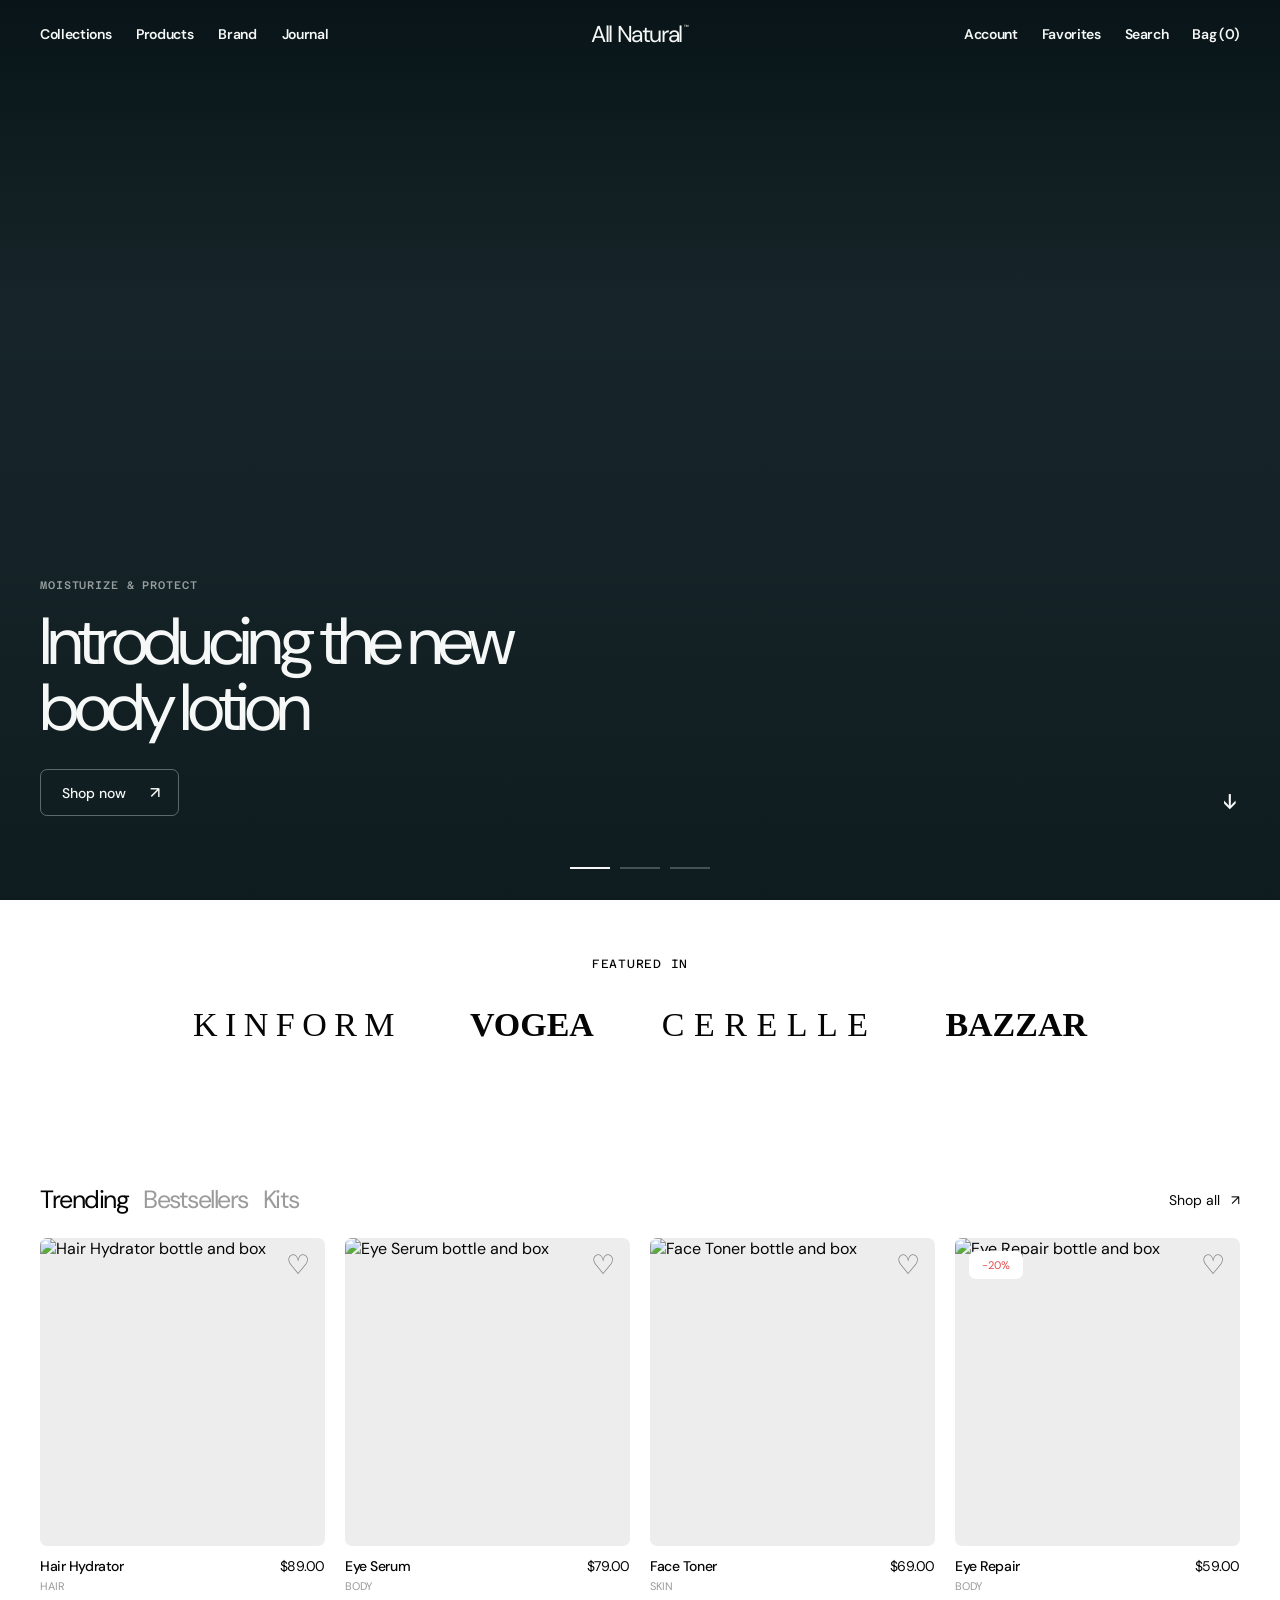
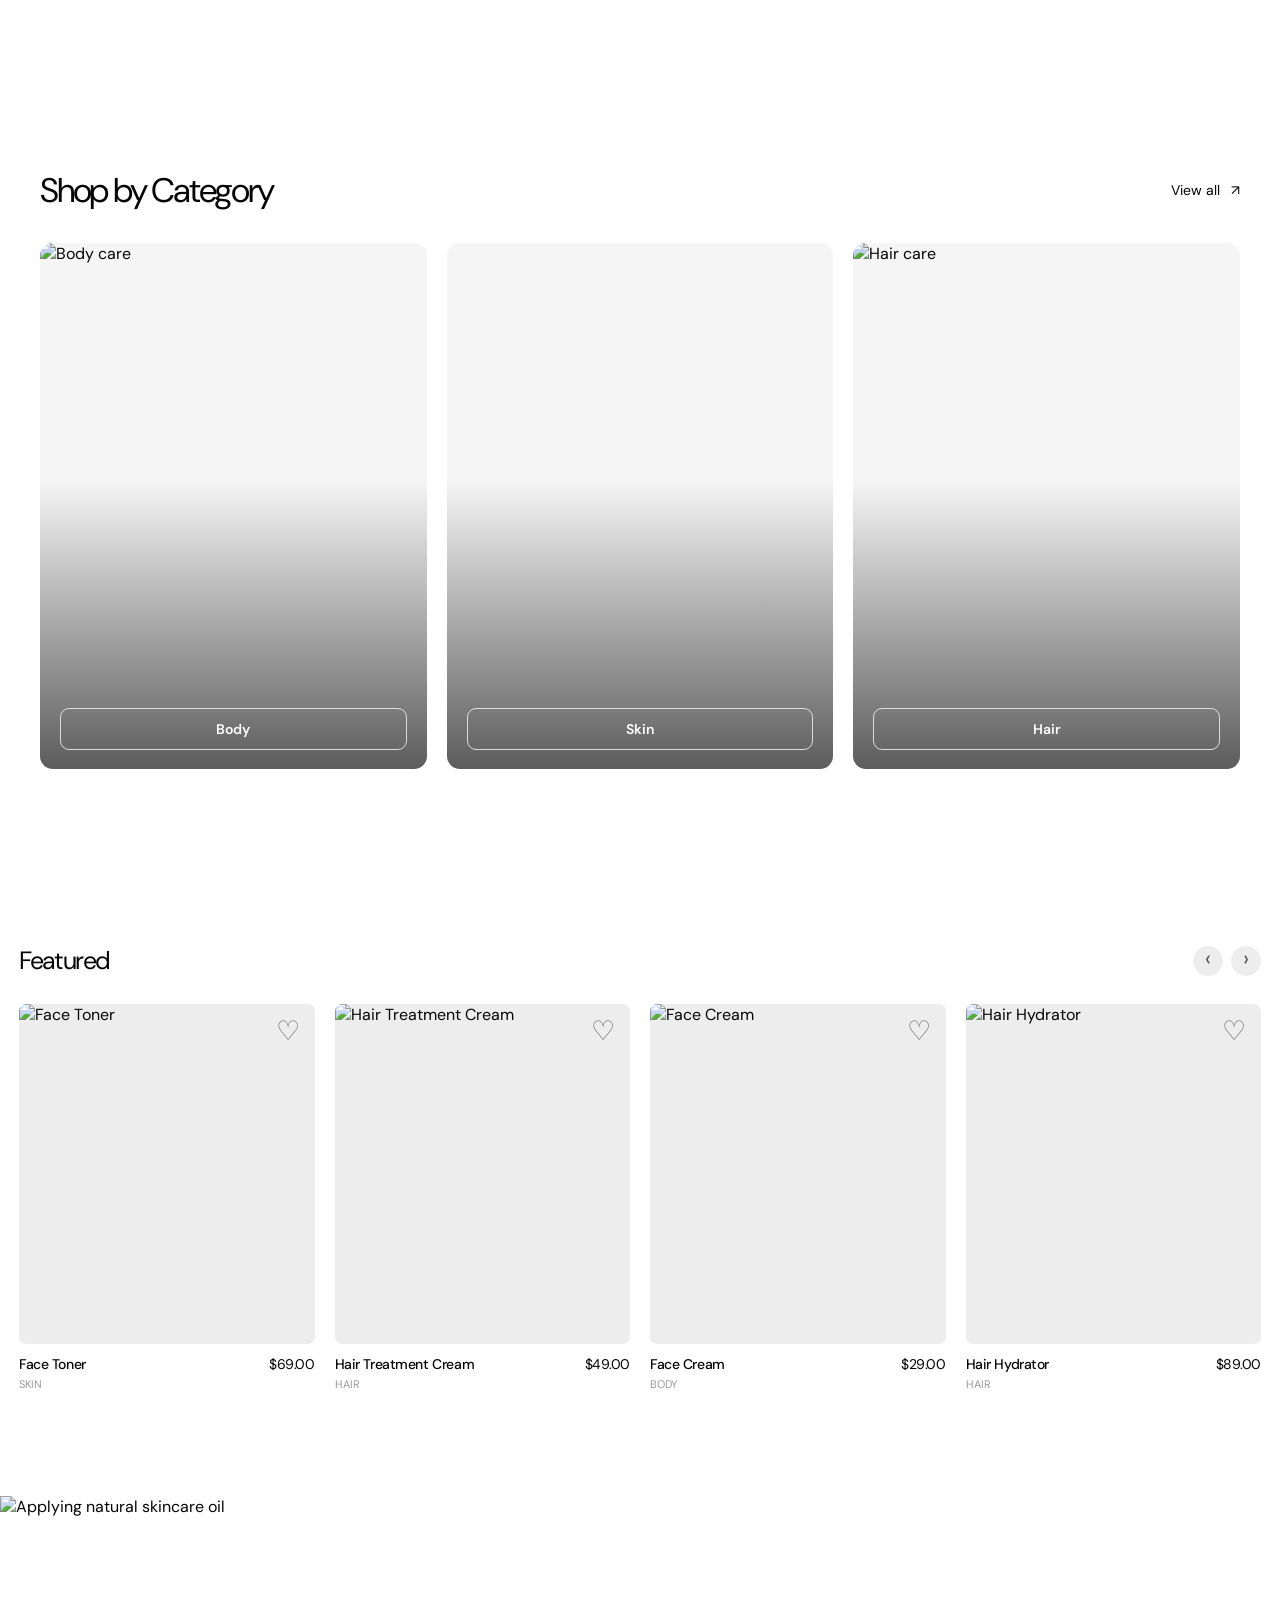
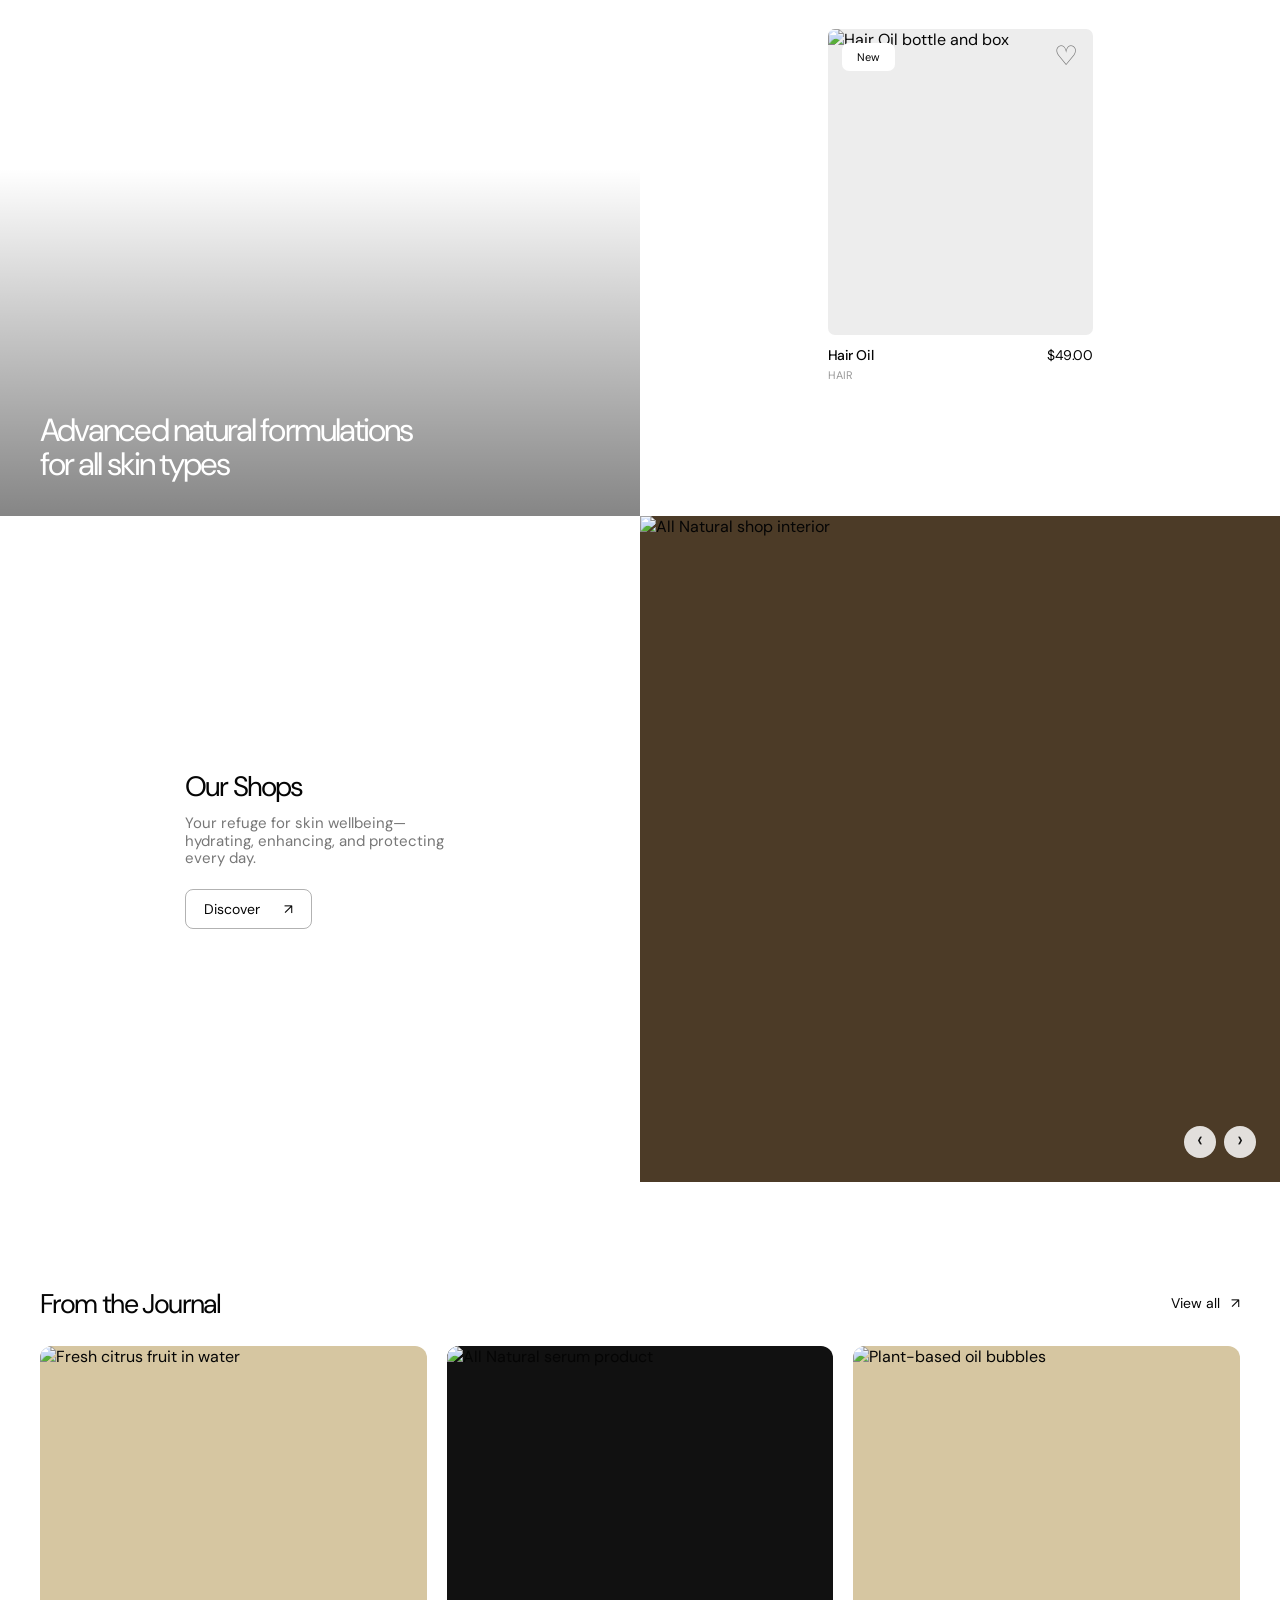
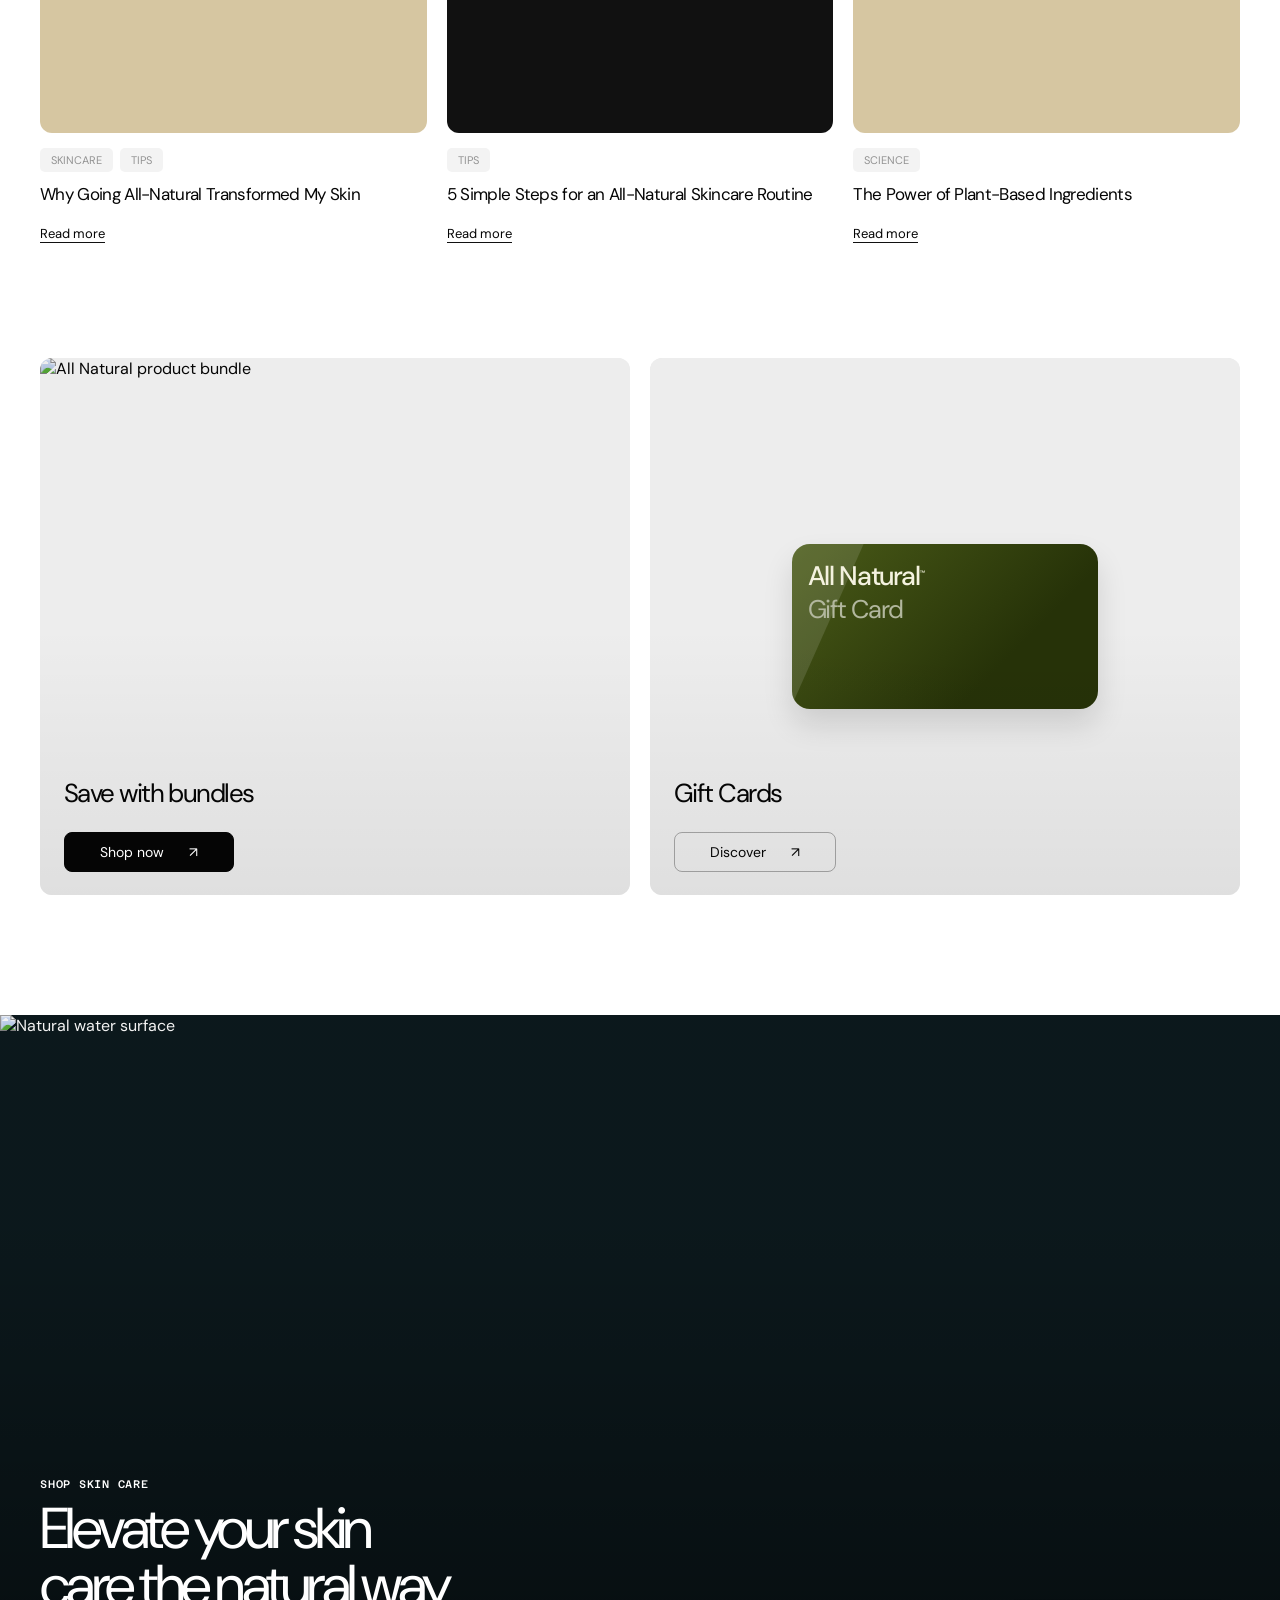
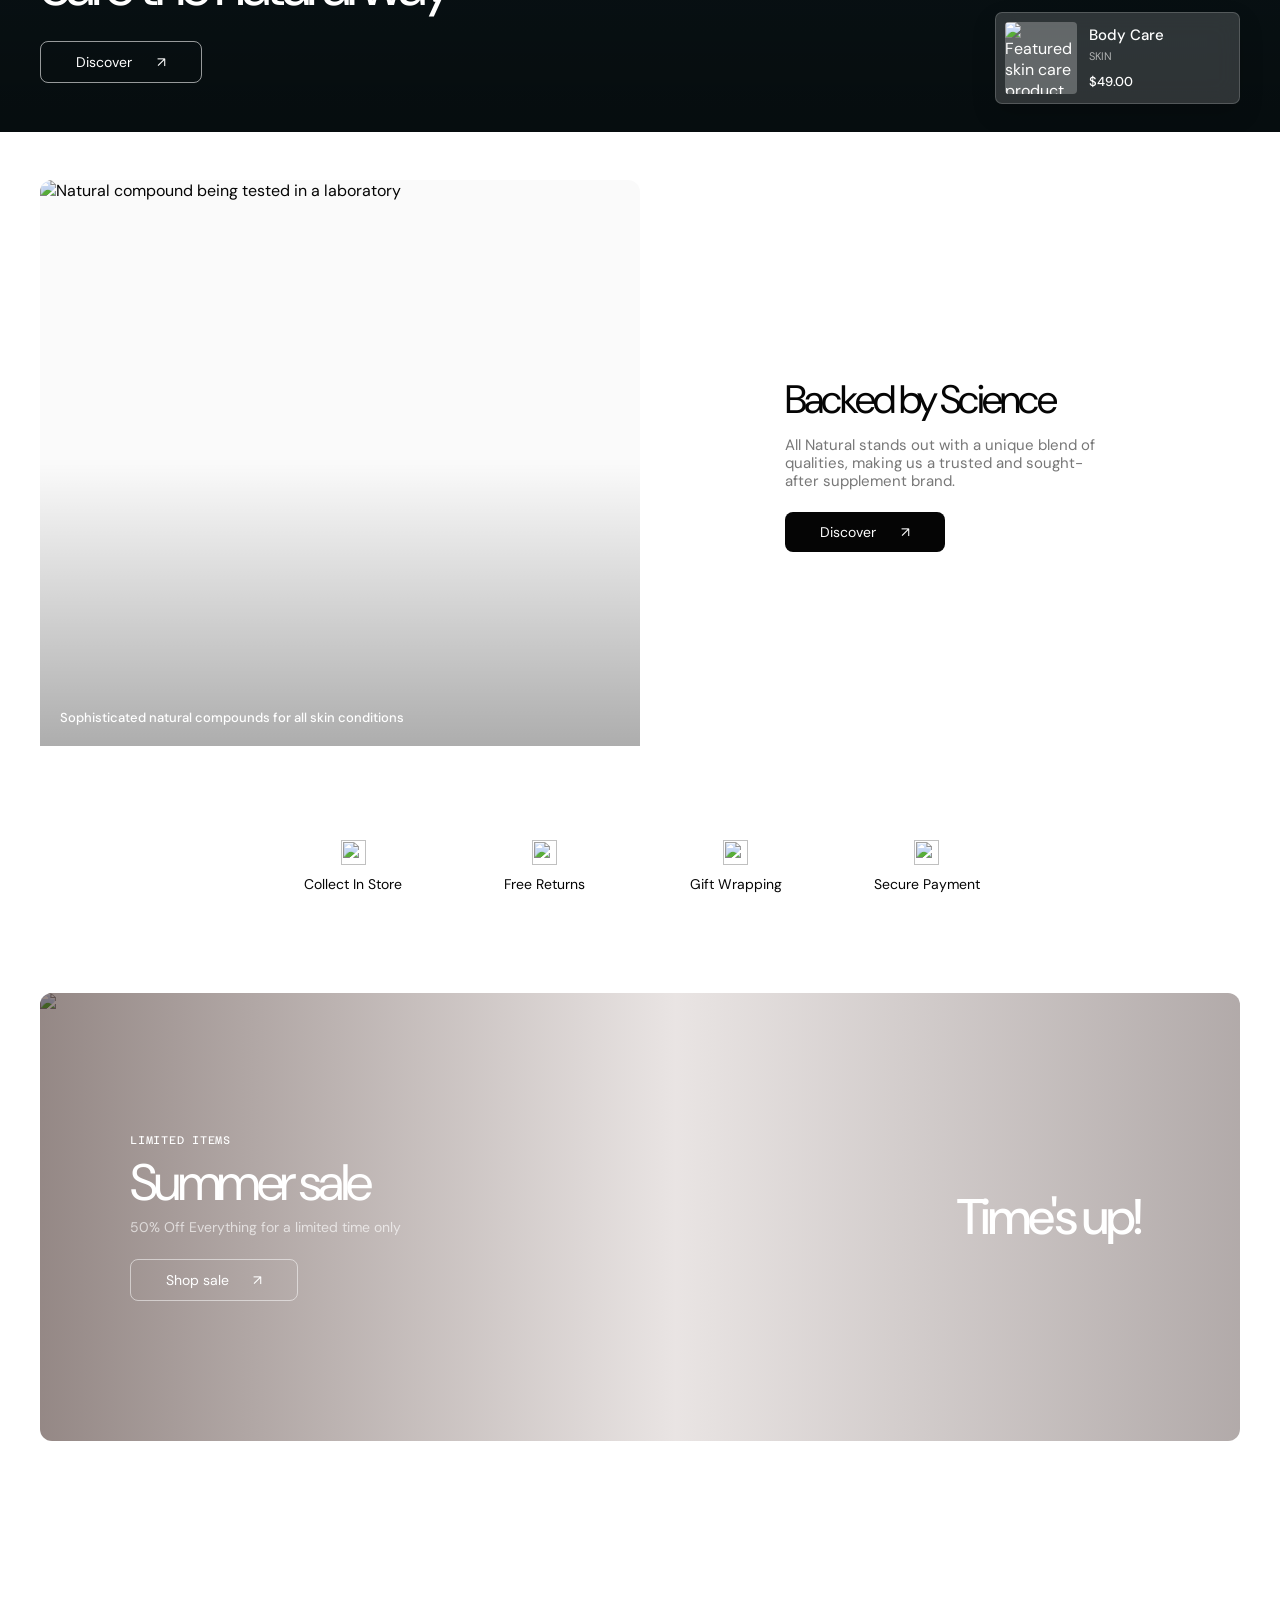
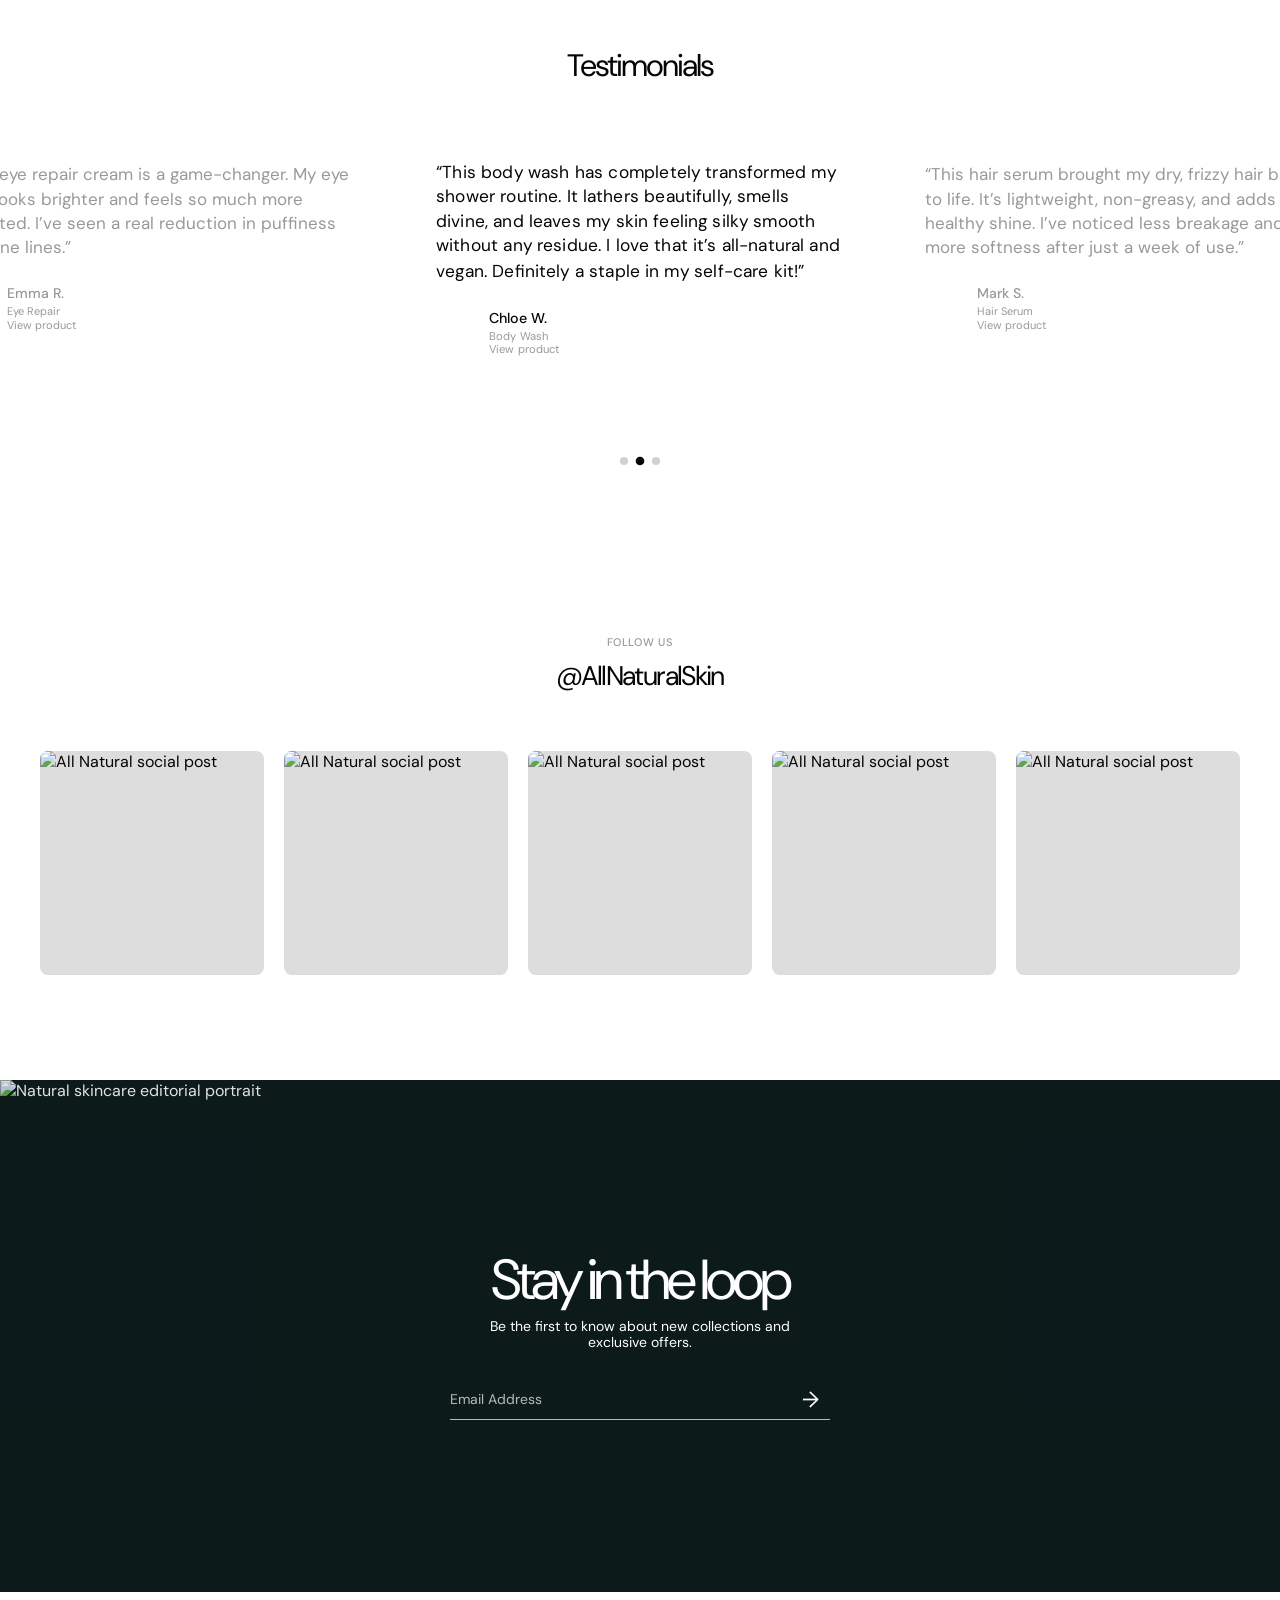
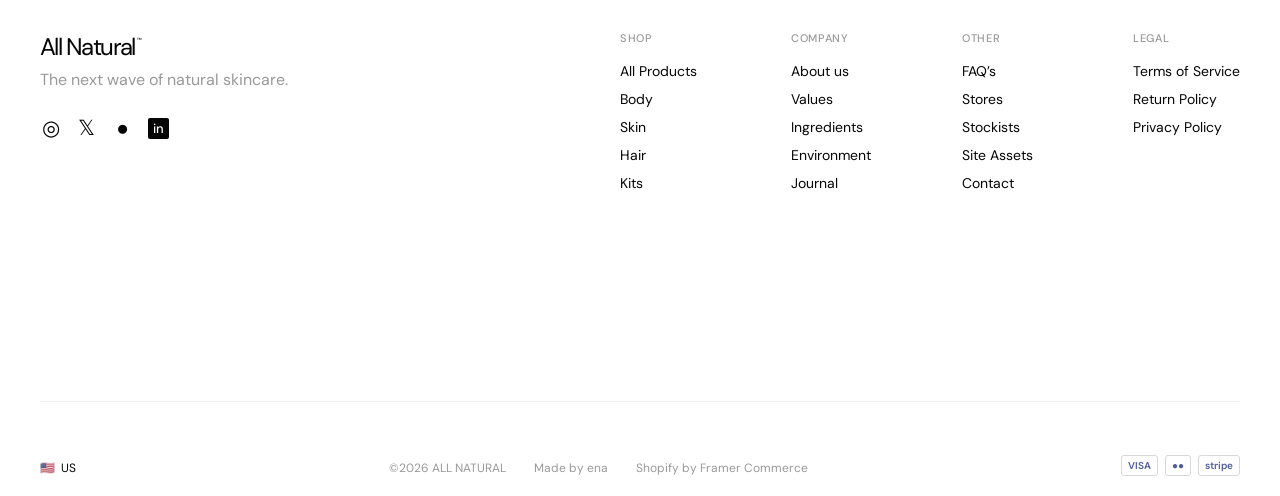
==== index.html @ df9cc0cd "Build All Natural storefront" ====
<!doctype html>
<html lang="en">
  <head>
    <meta charset="UTF-8" />
    <meta name="viewport" content="width=device-width, initial-scale=1.0" />
    <meta name="description" content="All Natural body care — simple, effective, and made for everyday rituals." />
    <title>All Natural — Body Lotion</title>
    <link rel="preconnect" href="https://fonts.googleapis.com" />
    <link rel="preconnect" href="https://fonts.gstatic.com" crossorigin />
    <link href="https://fonts.googleapis.com/css2?family=Azeret+Mono:wght@400;500&family=DM+Sans:wght@400;500;600&display=swap" rel="stylesheet" />
    <link rel="stylesheet" href="styles.css" />
    <script src="script.js" defer></script>
  </head>
  <body>
    <main>
      <section class="hero" aria-label="Introducing the new body lotion">
        <div class="hero__media" aria-hidden="true">
          <video
            class="hero__video"
            src="https://framerusercontent.com/assets/ka2ubCBKoIJF1v0vkupWpgSw1c.mp4"
            poster="https://framerusercontent.com/images/QHePlVBtjDPN3uX14Q2GLZhDM.jpg"
            autoplay
            muted
            loop
            playsinline
            preload="auto"
          ></video>
          <div class="hero__veil"></div>
        </div>

        <header class="site-header">
          <a class="brand brand--mobile" href="#top" aria-label="All Natural home">All Natural<sup>™</sup></a>
          <nav class="site-nav site-nav--left" aria-label="Primary navigation">
            <div class="nav-item"><a class="nav-trigger" href="#collections" data-panel="collections">Collections</a></div>
            <div class="nav-item"><a class="nav-trigger" href="products.html" data-panel="products">Products</a></div>
            <div class="nav-item"><a class="nav-trigger" href="#brand" data-panel="brand">Brand</a></div>
            <div class="nav-item"><a href="#journal">Journal</a></div>
          </nav>
          <a class="brand brand--desktop" href="#top" aria-label="All Natural home">All Natural<sup>™</sup></a>
          <nav class="site-nav site-nav--right" aria-label="Utility navigation">
            <a href="#account">Account</a>
            <a href="#favorites">Favorites</a>
            <a href="#search">Search</a>
            <a href="#bag">Bag (0)</a>
          </nav>
          <button class="menu-toggle" type="button" aria-label="Open menu" aria-expanded="false">
            <span></span><span></span>
          </button>
          <div class="mega-panels" aria-label="Navigation details">
            <section class="mega-panel mega-panel--collections" data-panel-content="collections" aria-label="Collections">
              <div class="panel-cards panel-cards--four">
                <a class="panel-card panel-card--blue" href="#products"><span>Body Care</span><img src="https://framerusercontent.com/images/QHePlVBtjDPN3uX14Q2GLZhDM.jpg" alt="Body care product" /></a>
                <a class="panel-card panel-card--olive" href="#products"><span>Skin Care</span><img src="https://framerusercontent.com/images/tuQYhg1jfjMTQ4Baswx5DJGLI.jpg" alt="Skin care product" /></a>
                <a class="panel-card panel-card--rose" href="#products"><span>Hair Care</span><img src="https://framerusercontent.com/images/tuQYhg1jfjMTQ4Baswx5DJGLI.jpg" alt="Hair care product" /></a>
                <a class="panel-card panel-card--stone" href="#products"><span>Kits</span><img src="https://framerusercontent.com/images/tuQYhg1jfjMTQ4Baswx5DJGLI.jpg" alt="Product kit" /></a>
              </div>
            </section>

            <section class="mega-panel mega-panel--products" data-panel-content="products" aria-label="Products">
              <div class="product-menu-links">
                <div><small>Shop</small><a href="#products">All Products</a><a href="#products">New Arrivals</a><a href="#products">Bestsellers</a><a href="#products">On Sale</a><a href="#products">Kits</a><a href="#products">Gift Cards</a></div>
                <div><small>Category</small><a href="#products">Body</a><a href="#products">Skin</a><a href="#products">Hair</a></div>
                <div><small>Type</small><a href="#products">Cream</a><a href="#products">Lotion</a><a href="#products">Cleanser</a><a href="#products">Oil</a><a href="#products">Serum</a></div>
              </div>
              <div class="panel-cards panel-cards--two">
                <a class="panel-card panel-card--serum" href="#products"><span>Serums</span><img src="https://framerusercontent.com/images/tuQYhg1jfjMTQ4Baswx5DJGLI.jpg" alt="Serums" /></a>
                <a class="panel-card panel-card--cream" href="#products"><span>Creams</span><img src="https://framerusercontent.com/images/QHePlVBtjDPN3uX14Q2GLZhDM.jpg" alt="Creams" /></a>
              </div>
            </section>

            <section class="mega-panel mega-panel--brand" data-panel-content="brand" aria-label="Brand">
              <div class="panel-cards panel-cards--four panel-cards--editorial">
                <a class="panel-card panel-card--earth" href="#brand"><span>About us</span></a>
                <a class="panel-card panel-card--sun" href="#brand"><span>Values</span></a>
                <a class="panel-card panel-card--bubbles" href="#brand"><span>Ingredients</span></a>
                <a class="panel-card panel-card--sky" href="#brand"><span>Environment</span></a>
              </div>
              <div class="panel-other"><small>Other</small><a href="#stores">Stores</a><a href="#stockists">Stockists</a><a href="#faqs">FAQ's</a><a href="#contact">Contact</a></div>
            </section>
          </div>
        </header>

        <div class="hero__content">
          <div class="hero__copy">
            <p class="eyebrow">Moisturize &amp; protect</p>
            <h1>Introducing the new<br class="desktop-break" /> body lotion</h1>
            <a class="button" href="#shop">Shop now <span aria-hidden="true">↗</span></a>
          </div>
          <a class="scroll-cue" href="#shop" aria-label="Scroll to shop">↓</a>
        </div>

        <div class="hero__pagination" aria-label="Slide navigation">
          <button class="pagination-dot is-active" type="button" aria-label="Slide 1" aria-current="true"><span></span></button>
          <button class="pagination-dot" type="button" aria-label="Slide 2"><span></span></button>
          <button class="pagination-dot" type="button" aria-label="Slide 3"><span></span></button>
        </div>
      </section>

      <section id="brands" class="brands-section" aria-labelledby="featured-heading">
        <div class="brands-container">
          <p id="featured-heading" class="section-kicker">Featured in</p>
          <div class="brands-logo-wrapper" aria-label="Featured publications">
            <span class="brand-logo brand-logo--kinform">KINFORM</span>
            <span class="brand-logo brand-logo--vogea">VOGEA</span>
            <span class="brand-logo brand-logo--cerelle">CERELLE</span>
            <span class="brand-logo brand-logo--bazzar">BAZZAR</span>
          </div>
        </div>
      </section>

      <section id="products" class="trending-section" aria-labelledby="trending-heading">
        <div class="trending-header">
          <div class="collection-tabs" role="tablist" aria-label="Product collections">
            <button class="collection-tab is-selected" type="button" role="tab" aria-selected="true" data-collection="trending">Trending</button>
            <button class="collection-tab" type="button" role="tab" aria-selected="false" data-collection="bestsellers">Bestsellers</button>
            <button class="collection-tab" type="button" role="tab" aria-selected="false" data-collection="kits">Kits</button>
          </div>
          <h2 id="trending-heading" class="sr-only">Trending products</h2>
          <a class="shop-all-link" href="#shop">Shop all <span aria-hidden="true">↗</span></a>
        </div>

        <div class="product-grid" data-product-grid>
          <article class="product-card">
            <a class="product-image-wrapper" href="#shop" aria-label="View Hair Hydrator">
              <img src="https://framerusercontent.com/images/tuQYhg1jfjMTQ4Baswx5DJGLI.jpg" alt="Hair Hydrator bottle and box" loading="lazy" />
              <button class="favorite-button" type="button" aria-label="Add Hair Hydrator to favorites">♡</button>
              <span class="product-badge" hidden>New</span>
            </a>
            <div class="product-info"><div><h3>Hair Hydrator</h3><p>Hair</p></div><strong>$89.00</strong></div>
          </article>
          <article class="product-card">
            <a class="product-image-wrapper" href="#shop" aria-label="View Eye Serum">
              <img src="https://framerusercontent.com/images/tuQYhg1jfjMTQ4Baswx5DJGLI.jpg" alt="Eye Serum bottle and box" loading="lazy" />
              <button class="favorite-button" type="button" aria-label="Add Eye Serum to favorites">♡</button>
              <span class="product-badge" hidden>New</span>
            </a>
            <div class="product-info"><div><h3>Eye Serum</h3><p>Body</p></div><strong>$79.00</strong></div>
          </article>
          <article class="product-card">
            <a class="product-image-wrapper" href="#shop" aria-label="View Face Toner">
              <img src="https://framerusercontent.com/images/tuQYhg1jfjMTQ4Baswx5DJGLI.jpg" alt="Face Toner bottle and box" loading="lazy" />
              <button class="favorite-button" type="button" aria-label="Add Face Toner to favorites">♡</button>
              <span class="product-badge" hidden>New</span>
            </a>
            <div class="product-info"><div><h3>Face Toner</h3><p>Skin</p></div><strong>$69.00</strong></div>
          </article>
          <article class="product-card">
            <a class="product-image-wrapper" href="#shop" aria-label="View Eye Repair">
              <img src="https://framerusercontent.com/images/tuQYhg1jfjMTQ4Baswx5DJGLI.jpg" alt="Eye Repair bottle and box" loading="lazy" />
              <button class="favorite-button" type="button" aria-label="Add Eye Repair to favorites">♡</button>
              <span class="product-badge">-20%</span>
            </a>
            <div class="product-info"><div><h3>Eye Repair</h3><p>Body</p></div><strong>$59.00</strong></div>
          </article>
        </div>
      </section>

      <section id="categories" class="category-section" aria-labelledby="category-heading">
        <div class="category-header">
          <h2 id="category-heading">Shop by Category</h2>
          <a class="category-view-all" href="#products">View all <span aria-hidden="true">↗</span></a>
        </div>
        <div class="category-grid">
          <a class="category-card" href="#body">
            <img src="https://framerusercontent.com/images/FMSlLkSksHJIXau0oE8XqJQc0.jpg" alt="Body care" loading="lazy" />
            <span>Body</span>
          </a>
          <a class="category-card" href="#skin">
            <video src="https://framerusercontent.com/assets/AT0lrnKxjJyn59gq5hmslHoJzIk.mp4" autoplay loop muted playsinline preload="metadata" aria-label="Skin care texture"></video>
            <span>Skin</span>
          </a>
          <a class="category-card" href="#hair">
            <img src="https://framerusercontent.com/images/ISzRY509rGdiVqHU8xK0JXMoYk.jpg" alt="Hair care" loading="lazy" />
            <span>Hair</span>
          </a>
        </div>
      </section>

      <section id="featured" class="featured-section" aria-labelledby="featured-products-heading">
        <div class="featured-header">
          <h2 id="featured-products-heading">Featured</h2>
          <div class="carousel-controls">
            <button class="carousel-button" type="button" data-carousel-prev aria-label="Previous featured products">‹</button>
            <button class="carousel-button" type="button" data-carousel-next aria-label="Next featured products">›</button>
          </div>
        </div>
        <div class="featured-viewport" data-carousel-viewport>
          <div class="featured-track" data-featured-track>
            <article class="featured-card">
              <a class="featured-image" href="#products"><img src="https://framerusercontent.com/images/tuQYhg1jfjMTQ4Baswx5DJGLI.jpg" alt="Face Toner" loading="lazy" /><button class="favorite-button" type="button" aria-label="Add Face Toner to favorites">♡</button></a>
              <div class="featured-info"><div><h3>Face Toner</h3><p>Skin</p></div><strong>$69.00</strong></div>
            </article>
            <article class="featured-card">
              <a class="featured-image" href="#products"><img src="https://framerusercontent.com/images/ISzRY509rGdiVqHU8xK0JXMoYk.jpg" alt="Hair Treatment Cream" loading="lazy" /><button class="favorite-button" type="button" aria-label="Add Hair Treatment Cream to favorites">♡</button></a>
              <div class="featured-info"><div><h3>Hair Treatment Cream</h3><p>Hair</p></div><strong>$49.00</strong></div>
            </article>
            <article class="featured-card">
              <a class="featured-image" href="#products"><img src="https://framerusercontent.com/images/FMSlLkSksHJIXau0oE8XqJQc0.jpg" alt="Face Cream" loading="lazy" /><button class="favorite-button" type="button" aria-label="Add Face Cream to favorites">♡</button></a>
              <div class="featured-info"><div><h3>Face Cream</h3><p>Body</p></div><strong>$29.00</strong></div>
            </article>
            <article class="featured-card">
              <a class="featured-image" href="#products"><img src="https://framerusercontent.com/images/QHePlVBtjDPN3uX14Q2GLZhDM.jpg" alt="Hair Hydrator" loading="lazy" /><button class="favorite-button" type="button" aria-label="Add Hair Hydrator to favorites">♡</button></a>
              <div class="featured-info"><div><h3>Hair Hydrator</h3><p>Hair</p></div><strong>$89.00</strong></div>
            </article>
            <article class="featured-card">
              <a class="featured-image" href="#products"><img src="https://framerusercontent.com/images/ISzRY509rGdiVqHU8xK0JXMoYk.jpg" alt="Body Lotion" loading="lazy" /><button class="favorite-button" type="button" aria-label="Add Body Lotion to favorites">♡</button></a>
              <div class="featured-info"><div><h3>Body Lotion</h3><p>Body</p></div><strong>$39.00</strong></div>
            </article>
            <article class="featured-card">
              <a class="featured-image" href="#products"><img src="https://framerusercontent.com/images/FMSlLkSksHJIXau0oE8XqJQc0.jpg" alt="Eye Repair" loading="lazy" /><button class="favorite-button" type="button" aria-label="Add Eye Repair to favorites">♡</button></a>
              <div class="featured-info"><div><h3>Eye Repair</h3><p>Skin</p></div><strong>$59.00</strong></div>
            </article>
          </div>
        </div>
      </section>

      <section class="product-feature" aria-label="Featured Hair Oil product">
        <div class="product-feature__image">
          <img src="https://framerusercontent.com/images/WixcQqPKiSA6cjz3d4xIU6eDM.jpg" alt="Applying natural skincare oil" loading="lazy" />
          <div class="product-feature__veil"></div>
          <p>Advanced natural formulations<br />for all skin types</p>
        </div>
        <div class="product-feature__product">
          <article class="feature-product-card">
            <a class="feature-product-image" href="#hair-oil">
              <span class="feature-product-badge">New</span>
              <img src="https://framerusercontent.com/images/STJc5naSqcZ3mkXNvWbqyjqlDHg.jpg" alt="Hair Oil bottle and box" loading="lazy" />
              <button class="favorite-button" type="button" aria-label="Add Hair Oil to favorites">♡</button>
            </a>
            <div class="feature-product-info"><div><h3>Hair Oil</h3><p>Hair</p></div><strong>$49.00</strong></div>
          </article>
        </div>
      </section>

      <section id="stores" class="shops-section" aria-labelledby="shops-heading">
        <div class="shops-content">
          <div class="shops-copy">
            <h2 id="shops-heading">Our Shops</h2>
            <p>Your refuge for skin wellbeing—hydrating, enhancing, and protecting every day.</p>
            <a class="outline-button" href="#stores">Discover <span aria-hidden="true">↗</span></a>
          </div>
        </div>
        <div class="shops-carousel" data-shops-carousel aria-label="Our shop locations">
          <div class="shops-slide is-active"><img src="https://framerusercontent.com/images/FdKh9l7BHdAPgiz7rrd7JktSFUg.jpg" alt="All Natural shop interior" loading="lazy" /></div>
          <div class="shops-slide"><img src="https://framerusercontent.com/images/6PcqKz3aspodifgLIe3k5jGRdDY.jpg" alt="All Natural shop display" loading="lazy" /></div>
          <div class="shops-carousel-controls">
            <button type="button" data-shop-prev aria-label="Previous shop image">‹</button>
            <button type="button" data-shop-next aria-label="Next shop image">›</button>
          </div>
        </div>
      </section>

      <section id="journal" class="journal-section" aria-labelledby="journal-heading">
        <div class="journal-header">
          <h2 id="journal-heading">From the Journal</h2>
          <a class="journal-view-all" href="#journal-list">View all <span aria-hidden="true">↗</span></a>
        </div>
        <div id="journal-list" class="journal-grid">
          <a class="journal-card" href="#article-skin">
            <div class="journal-image"><img src="https://images.unsplash.com/photo-1550258987-190a2d41a8ba?auto=format&fit=crop&w=900&q=85" alt="Fresh citrus fruit in water" loading="lazy" /></div>
            <div class="journal-tags"><span>Skincare</span><span>Tips</span></div>
            <h3>Why Going All-Natural Transformed My Skin</h3>
            <span class="journal-read-more">Read more</span>
          </a>
          <a class="journal-card" href="#article-routine">
            <div class="journal-image journal-image--dark"><img src="https://framerusercontent.com/images/STJc5naSqcZ3mkXNvWbqyjqlDHg.jpg" alt="All Natural serum product" loading="lazy" /></div>
            <div class="journal-tags"><span>Tips</span></div>
            <h3>5 Simple Steps for an All-Natural Skincare Routine</h3>
            <span class="journal-read-more">Read more</span>
          </a>
          <a class="journal-card" href="#article-ingredients">
            <div class="journal-image"><img src="https://images.unsplash.com/photo-1611085583191-a3b181a88401?auto=format&fit=crop&w=900&q=85" alt="Plant-based oil bubbles" loading="lazy" /></div>
            <div class="journal-tags"><span>Science</span></div>
            <h3>The Power of Plant-Based Ingredients</h3>
            <span class="journal-read-more">Read more</span>
          </a>
        </div>
      </section>

      <section class="large-cards-section" aria-label="Shop bundles and gift cards">
        <div class="large-cards-grid">
          <a class="large-card" href="#kits">
            <div class="large-card__media large-card__media--bundles">
              <img src="https://framerusercontent.com/images/tuQYhg1jfjMTQ4Baswx5DJGLI.jpg" alt="All Natural product bundle" loading="lazy" />
            </div>
            <div class="large-card__details">
              <h2>Save with bundles</h2>
              <span class="large-card__button">Shop now <span aria-hidden="true">↗</span></span>
            </div>
          </a>
          <a class="large-card" href="#gift-card">
            <div class="large-card__media large-card__media--gift">
              <div class="gift-card-art"><strong>All Natural<sup>™</sup></strong><span>Gift Card</span></div>
            </div>
            <div class="large-card__details">
              <h2>Gift Cards</h2>
              <span class="large-card__button">Discover <span aria-hidden="true">↗</span></span>
            </div>
          </a>
        </div>
      </section>

      <section id="full-bleed" class="full-bleed-section" aria-label="Featured skin care">
        <img class="full-bleed__background" src="https://framerusercontent.com/images/ehCulY6fizrOxC2djkU6RqXY4.jpg" alt="Natural water surface" loading="lazy" />
        <div class="full-bleed__overlay"></div>
        <div class="full-bleed__cta">
          <p>Shop skin care</p>
          <h2>Elevate your skin<br />care the natural way</h2>
          <a class="full-bleed__button" href="#skin">Discover <span aria-hidden="true">↗</span></a>
        </div>
        <a class="mini-product" href="#products">
          <div class="mini-product__image"><img src="https://framerusercontent.com/images/STJc5naSqcZ3mkXNvWbqyjqlDHg.jpg" alt="Featured skin care product" loading="lazy" /></div>
          <div class="mini-product__details"><h3>Body Care</h3><p>Skin</p><strong>$49.00</strong></div>
        </a>
      </section>

      <section id="section-info" class="science-section" aria-labelledby="science-heading">
        <div class="science-image">
          <img src="https://framerusercontent.com/images/vDY5t3Si0AYK5GTNIe0Y1Dc5jLg.jpg" alt="Natural compound being tested in a laboratory" loading="lazy" />
          <div class="science-image__overlay"></div>
          <p>Sophisticated natural compounds for all skin conditions</p>
        </div>
        <div class="science-content">
          <div>
            <h2 id="science-heading">Backed by Science</h2>
            <p>All Natural stands out with a unique blend of qualities, making us a trusted and sought-after supplement brand.</p>
            <a class="dark-button" href="#brand">Discover <span aria-hidden="true">↗</span></a>
          </div>
        </div>
      </section>

      <section class="benefits-section" aria-label="Shopping benefits">
        <div class="benefits-grid">
          <div class="benefit"><img src="https://framerusercontent.com/images/9dYiegjN4xt09Z9M36A9XeVBvfE.svg" alt="" /><p>Collect In Store</p></div>
          <div class="benefit"><img src="https://framerusercontent.com/images/1XufA5RUPtPak5MUJm5Z0yx0m9E.svg" alt="" /><p>Free Returns</p></div>
          <div class="benefit"><img src="https://framerusercontent.com/images/ITmyHBr6CAuNKNYSzZe9NwyntQw.svg" alt="" /><p>Gift Wrapping</p></div>
          <div class="benefit"><img src="https://framerusercontent.com/images/FxXvK5GtN2s4PhtANL32GjCuw.svg" alt="" /><p>Secure Payment</p></div>
        </div>
      </section>

      <section class="countdown-section" aria-labelledby="sale-heading">
        <div class="countdown-background">
          <img src="https://framerusercontent.com/images/6BMg6Vp4t700iCBJnBGSesbQ9s.jpg" alt="Summer sale products" loading="lazy" />
          <div class="countdown-overlay"></div>
          <div class="countdown-content">
            <div class="countdown-details">
              <p class="countdown-eyebrow">Limited items</p>
              <h2 id="sale-heading">Summer sale</h2>
              <p class="countdown-subtitle">50% Off Everything for a limited time only</p>
              <a class="countdown-button" href="#sale">Shop sale <span aria-hidden="true">↗</span></a>
            </div>
            <div class="countdown-status">Time's up!</div>
          </div>
        </div>
      </section>

      <section class="testimonials-section" aria-labelledby="testimonials-heading">
        <div class="testimonial-header"><h2 id="testimonials-heading">Testimonials</h2></div>
        <div class="testimonial-viewport">
          <div class="testimonial-track" data-testimonial-track>
            <article class="testimonial-card">
              <p class="testimonial-quote">“This eye repair cream is a game-changer. My eye area looks brighter and feels so much more hydrated. I’ve seen a real reduction in puffiness and fine lines.”</p>
              <div class="testimonial-meta"><span class="testimonial-avatar testimonial-avatar--cream"></span><span><strong>Emma R.</strong><small>Eye Repair<br />View product</small></span></div>
            </article>
            <article class="testimonial-card is-current">
              <p class="testimonial-quote">“This body wash has completely transformed my shower routine. It lathers beautifully, smells divine, and leaves my skin feeling silky smooth without any residue. I love that it’s all-natural and vegan. Definitely a staple in my self-care kit!”</p>
              <div class="testimonial-meta"><span class="testimonial-avatar testimonial-avatar--wash"></span><span><strong>Chloe W.</strong><small>Body Wash<br />View product</small></span></div>
            </article>
            <article class="testimonial-card">
              <p class="testimonial-quote">“This hair serum brought my dry, frizzy hair back to life. It’s lightweight, non-greasy, and adds a healthy shine. I’ve noticed less breakage and more softness after just a week of use.”</p>
              <div class="testimonial-meta"><span class="testimonial-avatar testimonial-avatar--serum"></span><span><strong>Mark S.</strong><small>Hair Serum<br />View product</small></span></div>
            </article>
          </div>
        </div>
        <div class="testimonial-dots" aria-label="Testimonials navigation">
          <button class="testimonial-dot" type="button" aria-label="Show testimonial 1"></button>
          <button class="testimonial-dot is-active" type="button" aria-label="Show testimonial 2"></button>
          <button class="testimonial-dot" type="button" aria-label="Show testimonial 3"></button>
        </div>
      </section>

      <section class="social-gallery-section" aria-labelledby="social-heading">
        <div class="gallery-header">
          <span class="gallery-label">Follow us</span>
          <h2 id="social-heading">@AllNaturalSkin</h2>
        </div>
        <div class="gallery-grid">
          <a class="gallery-item gallery-item--instagram" href="#instagram" aria-label="Follow All Natural on Instagram"><img src="https://framerusercontent.com/images/UNMelRpSKvkc93Tbg94BjYDftA.jpg" alt="All Natural social post" loading="lazy" /><span aria-hidden="true">◎</span></a>
          <a class="gallery-item" href="#instagram" aria-label="View All Natural social post"><img src="https://framerusercontent.com/images/qHDHrdGlxMFFTScjfSchORJZg.png?scale-down-to=512" alt="All Natural social post" loading="lazy" /></a>
          <a class="gallery-item" href="#instagram" aria-label="View All Natural social post"><img src="https://framerusercontent.com/images/HYXb45BcTVXrkHmHMfNABkTklA.jpg" alt="All Natural social post" loading="lazy" /></a>
          <a class="gallery-item" href="#instagram" aria-label="View All Natural social post"><img src="https://framerusercontent.com/images/qHDHrdGlxMFFTScjfSchORJZg.png?scale-down-to=512" alt="All Natural social post" loading="lazy" /></a>
          <a class="gallery-item" href="#instagram" aria-label="View All Natural social post"><img src="https://framerusercontent.com/images/E95yNJ094Ffkgt98Ck3vHYlWIA.jpg" alt="All Natural social post" loading="lazy" /></a>
        </div>
      </section>

      <section class="newsletter-section" aria-labelledby="newsletter-heading">
        <img class="newsletter-background" src="https://framerusercontent.com/images/kx3HArMnJGgPwHoxnFmoTAF30.png?scale-down-to=2048" alt="Natural skincare editorial portrait" loading="lazy" />
        <div class="newsletter-overlay"></div>
        <div class="newsletter-content">
          <h2 id="newsletter-heading">Stay in the loop</h2>
          <p>Be the first to know about new collections and exclusive offers.</p>
          <form class="subscribe-form" data-subscribe-form>
            <input type="email" name="Email" placeholder="Email Address" aria-label="Email address" required />
            <button type="submit" aria-label="Subscribe"><span aria-hidden="true">→</span></button>
          </form>
          <p class="subscribe-success" data-subscribe-success hidden>Thanks — you’re on the list.</p>
        </div>
      </section>

      <footer class="site-footer">
        <div class="footer-main">
          <div class="footer-brand">
            <a class="footer-logo" href="#top">All Natural<sup>™</sup></a>
            <p>The next wave of natural skincare.</p>
            <div class="footer-socials" aria-label="Social media links"><a href="#instagram" aria-label="Instagram">◎</a><a href="#x" aria-label="X">𝕏</a><a href="#facebook" aria-label="Facebook">●</a><a href="#linkedin" aria-label="LinkedIn">in</a></div>
          </div>
          <nav class="footer-nav" aria-label="Footer navigation">
            <div class="footer-column"><h3>Shop</h3><a href="#products">All Products</a><a href="#body">Body</a><a href="#skin">Skin</a><a href="#hair">Hair</a><a href="#kits">Kits</a></div>
            <div class="footer-column"><h3>Company</h3><a href="#brand">About us</a><a href="#values">Values</a><a href="#ingredients">Ingredients</a><a href="#environment">Environment</a><a href="#journal">Journal</a></div>
            <div class="footer-column"><h3>Other</h3><a href="#faqs">FAQ’s</a><a href="#stores">Stores</a><a href="#stockists">Stockists</a><a href="#assets">Site Assets</a><a href="#contact">Contact</a></div>
            <div class="footer-column"><h3>Legal</h3><a href="#terms">Terms of Service</a><a href="#returns">Return Policy</a><a href="#privacy">Privacy Policy</a></div>
          </nav>
        </div>
        <div class="footer-bottom">
          <span class="footer-country">🇺🇸 &nbsp;US</span>
          <div class="footer-credit"><span>©2026 ALL NATURAL</span><span>Made by ena</span><span>Shopify by Framer Commerce</span></div>
          <div class="footer-payments" aria-label="Payment methods"><span>VISA</span><span>●●</span><span>stripe</span></div>
        </div>
      </footer>
    </main>
  </body>
</html>
---- styles.css ----
:root {
  --ink: #f6f8f7;
  --muted: rgba(246, 248, 247, 0.58);
  --line: rgba(246, 248, 247, 0.34);
  --page: #0c191d;
  font-family: "DM Sans", Arial, sans-serif;
  color: var(--ink);
  background: var(--page);
  font-synthesis: none;
}

* { box-sizing: border-box; }
html { scroll-behavior: smooth; }
body { margin: 0; min-width: 320px; background: var(--page); }
a { color: inherit; text-decoration: none; }
button { color: inherit; font: inherit; }

.hero {
  position: relative;
  min-height: 100svh;
  overflow: hidden;
  isolation: isolate;
  background: #223238;
}

.hero__media, .hero__video, .hero__veil { position: absolute; inset: 0; }
.hero__media { z-index: -2; background: #17262a; }
.hero__video { width: 100%; height: 100%; object-fit: cover; object-position: center; filter: saturate(.82) contrast(.94); }
.hero__veil { z-index: 1; background: linear-gradient(180deg, rgba(4, 15, 18, .78) 0%, rgba(4, 15, 18, .05) 33%, rgba(4, 15, 18, .12) 60%, rgba(4, 15, 18, .46) 100%); }

.site-header { position: absolute; z-index: 5; inset: 0 0 auto; display: grid; grid-template-columns: 1fr auto 1fr; align-items: center; padding: 22px 40px; color: var(--ink); background: transparent; transition: color .25s ease, background-color .25s ease; }
.site-nav { display: flex; align-items: center; gap: 25px; font-size: 14px; font-weight: 600; letter-spacing: -.025em; }
.site-nav a, .brand { transition: opacity .2s ease; }
.site-nav a:hover, .brand:hover { opacity: .66; }
.nav-item { display: flex; align-items: center; height: 24px; line-height: 1; }
.nav-trigger { position: relative; }
.nav-trigger::after { position: absolute; right: 0; bottom: -7px; left: 0; height: 1px; background: currentColor; content: ""; opacity: 0; transform: scaleX(0); transition: opacity .2s, transform .2s; }
.nav-item:hover .nav-trigger::after, .nav-trigger:focus-visible::after { opacity: 1; transform: scaleX(1); }
.site-nav--right { justify-content: flex-end; gap: 24px; }
.brand { justify-self: center; font-size: 23px; letter-spacing: -.06em; line-height: 1; }
.brand sup { position: relative; top: -.62em; margin-left: 2px; font-size: 6px; letter-spacing: 0; }
.brand--mobile, .menu-toggle { display: none; }

.mega-panels { position: absolute; top: 65px; right: 0; left: 0; color: #080808; background: #fff; box-shadow: 0 20px 35px rgba(0,0,0,.08); opacity: 0; visibility: hidden; pointer-events: none; transform: translateY(-8px); transition: opacity .25s ease, transform .3s ease, visibility .25s; }
.site-header:has(.mega-panels.is-open) { color: #080808; background: #fff; }
.mega-panel { display: none; padding: 29px 40px 26px; }
.mega-panel.is-open { display: flex; gap: 40px; }
.mega-panels.is-open { opacity: 1; visibility: visible; pointer-events: auto; transform: translateY(0); }
.panel-cards { display: grid; gap: 20px; flex: 1; }
.panel-cards--four { grid-template-columns: repeat(4, minmax(0, 1fr)); }
.panel-cards--two { grid-template-columns: repeat(2, minmax(0, 1fr)); width: 50%; }
.panel-card { position: relative; display: flex; align-items: flex-end; min-height: 207px; overflow: hidden; border-radius: 7px; background: #d7d7d7; isolation: isolate; }
.panel-card::after { position: absolute; z-index: -1; inset: 0; background: linear-gradient(180deg, transparent 48%, rgba(0,0,0,.18)); content: ""; }
.panel-card img { position: absolute; z-index: -2; inset: 10% 10% 0; width: 80%; height: 90%; object-fit: contain; mix-blend-mode: multiply; transition: transform .45s cubic-bezier(.16,1,.3,1); }
.panel-card:hover img { transform: scale(1.06); }
.panel-card span { z-index: 1; padding: 0 20px 17px; color: #fff; font-size: 16px; font-weight: 600; }
.panel-card--blue { background: linear-gradient(#254754, #aec4cb); }
.panel-card--olive { background: linear-gradient(#3b3b08, #c2bda4); }
.panel-card--rose { background: linear-gradient(#4b1d14, #b08a83); }
.panel-card--stone { background: linear-gradient(#62625a, #b8b7b1); }
.product-menu-links { display: grid; grid-template-columns: repeat(3, 1fr); gap: 44px; width: 50%; padding: 0 0 0 0; }
.product-menu-links > div, .panel-other { display: flex; flex-direction: column; align-items: flex-start; gap: 10px; }
.product-menu-links small, .panel-other small { margin-bottom: 7px; color: #999; font-size: 11px; text-transform: uppercase; }
.product-menu-links a, .panel-other a { font-size: 14px; }
.product-menu-links a:hover, .panel-other a:hover { opacity: .55; }
.panel-card--serum, .panel-card--cream { min-height: 215px; background: #9eafbb; }
.panel-card--cream { background: #71524c; }
.panel-card--cream img { mix-blend-mode: normal; }
.panel-cards--editorial { flex: 1; }
.panel-cards--editorial .panel-card { min-height: 215px; background-position: center; background-size: cover; }
.panel-cards--editorial .panel-card::before { position: absolute; z-index: -2; inset: 0; background-size: cover; background-position: center; content: ""; }
.panel-card--earth::before { background-image: url("https://images.unsplash.com/photo-1500534623283-312aade485b7?auto=format&fit=crop&w=700&q=80"); }
.panel-card--sun::before { background-image: url("https://images.unsplash.com/photo-1496449903678-68ddcb189a24?auto=format&fit=crop&w=700&q=80"); }
.panel-card--bubbles::before { background-image: url("https://images.unsplash.com/photo-1556228578-8c89e6adf883?auto=format&fit=crop&w=700&q=80"); }
.panel-card--sky::before { background-image: url("https://images.unsplash.com/photo-1500530855697-b586d89ba3ee?auto=format&fit=crop&w=700&q=80"); }
.panel-other { width: 105px; padding-top: 1px; }

.hero__content { position: absolute; z-index: 2; inset: 0; display: flex; align-items: flex-end; justify-content: space-between; padding: 0 40px 84px; }
.hero__copy { max-width: 560px; animation: enter .8s .1s both; }
.eyebrow { margin: 0 0 17px; color: var(--muted); font-family: "Azeret Mono", monospace; font-size: 11px; font-weight: 500; letter-spacing: .08em; text-transform: uppercase; }
h1 { max-width: 610px; margin: 0 0 28px; font-size: clamp(42px, 5.2vw, 72px); font-weight: 400; letter-spacing: -.065em; line-height: .99; }
.button { display: inline-flex; align-items: center; gap: 24px; padding: 12px 18px 12px 21px; border: 1px solid var(--line); border-radius: 7px; font-size: 14px; font-weight: 500; transition: background .25s, border-color .25s, transform .25s; }
.button span { font-size: 16px; transition: transform .25s; }
.button:hover { border-color: rgba(246,248,247,.72); background: rgba(255,255,255,.12); transform: translateY(-2px); }
.button:hover span { transform: translate(2px, -2px); }
.scroll-cue { align-self: flex-end; margin: 0 2px 1px 0; font-family: "Azeret Mono", monospace; font-size: 24px; font-weight: 400; transition: transform .25s; }
.scroll-cue:hover { transform: translateY(4px); }

.hero__pagination { position: absolute; z-index: 3; bottom: 24px; left: 50%; display: flex; gap: 10px; transform: translateX(-50%); }
.pagination-dot { position: relative; width: 40px; height: 15px; padding: 6px 0; border: 0; background: transparent; cursor: pointer; }
.pagination-dot::before, .pagination-dot span { position: absolute; top: 6px; left: 0; width: 100%; height: 2px; content: ""; }
.pagination-dot::before { background: rgba(246,248,247,.24); }
.pagination-dot span { width: 0; background: var(--ink); transition: width .3s ease; }
.pagination-dot.is-active span { width: 100%; }
.pagination-dot:not(.is-active):hover span { width: 25%; }

@keyframes enter { from { opacity: 0; transform: translateY(16px); } to { opacity: 1; transform: translateY(0); } }

.brands-section { padding: 57px 40px 139px; background: #fff; color: #050505; }
.brands-container { width: 100%; max-width: 1200px; margin: 0 auto; text-align: center; }
.section-kicker { margin: 0 0 35px; font-family: "Azeret Mono", monospace; font-size: 12px; letter-spacing: .06em; text-transform: uppercase; }
.brands-logo-wrapper { display: flex; align-items: center; justify-content: center; gap: clamp(46px, 5.3vw, 76px); }
.brand-logo { display: inline-flex; align-items: center; justify-content: center; white-space: nowrap; }
.brand-logo--kinform { font-family: Georgia, serif; font-size: 34px; letter-spacing: .22em; }
.brand-logo--vogea { font-family: Georgia, serif; font-size: 34px; font-weight: 700; }
.brand-logo--cerelle { font-family: Georgia, serif; font-size: 34px; letter-spacing: .28em; }
.brand-logo--bazzar { font-family: Georgia, serif; font-size: 34px; font-weight: 700; }

.trending-section { padding: 0 40px 100px; background: #fff; color: #050505; }
.trending-header { display: flex; align-items: center; justify-content: space-between; max-width: 1280px; margin: 0 auto 22px; }
.collection-tabs { display: flex; align-items: baseline; gap: 15px; }
.collection-tab { padding: 0; border: 0; color: #9b9b9b; background: transparent; cursor: pointer; font-size: 25px; letter-spacing: -.06em; transition: color .2s ease; }
.collection-tab.is-selected, .collection-tab:hover { color: #050505; }
.shop-all-link { font-size: 14px; }
.shop-all-link span { display: inline-block; margin-left: 7px; transition: transform .2s ease; }
.shop-all-link:hover span { transform: translate(2px, -2px); }
.product-grid { display: flex; gap: 20px; width: 100%; max-width: 1280px; margin: 0 auto; overflow-x: auto; scrollbar-width: none; }
.product-grid::-webkit-scrollbar { display: none; }
.product-card { flex: 1 0 calc(25% - 15px); min-width: 240px; }
.product-image-wrapper { position: relative; display: block; aspect-ratio: 1 / 1.08; overflow: hidden; border-radius: 7px; background: #ededed; }
.product-image-wrapper img { display: block; width: 100%; height: 100%; object-fit: cover; transition: transform .65s cubic-bezier(.16,1,.3,1); }
.product-card:hover .product-image-wrapper img { transform: scale(1.045); }
.favorite-button { position: absolute; top: 12px; right: 13px; width: 28px; height: 28px; padding: 0; border: 0; color: #777; background: transparent; font-size: 27px; font-weight: 300; line-height: 1; cursor: pointer; }
.favorite-button.is-favorite { color: #111; }
.product-badge { position: absolute; top: 13px; left: 14px; padding: 7px 13px; border-radius: 7px; color: #e44b4b; background: #fff; font-size: 11px; }
.product-info { display: flex; align-items: flex-start; justify-content: space-between; padding-top: 11px; }
.product-info h3, .product-info p, .product-info strong { margin: 0; }
.product-info h3, .product-info strong { font-size: 14px; font-weight: 500; letter-spacing: -.03em; }
.product-info p { margin-top: 4px; color: #999; font-size: 11px; text-transform: uppercase; }
.product-info strong { font-weight: 400; }
.sr-only { position: absolute; width: 1px; height: 1px; padding: 0; margin: -1px; overflow: hidden; clip: rect(0,0,0,0); white-space: nowrap; border: 0; }

/* Products page */
.products-page { min-width: 320px; background: #fff; color: #050505; }
.products-page > main > .catalog-card { display: none; }
.products-header { position: relative; z-index: 3; inset: auto; color: #050505; background: #fff; }
.products-header .site-nav a:hover, .products-header .brand:hover { opacity: .6; }
.products-header .is-current { border-bottom: 1px solid currentColor; padding-bottom: 6px; }
.shop-all-section { display: flex; min-height: min(42vw, 560px); background: #fff; }
.shop-all-copy, .shop-all-image { position: relative; flex: 1 1 50%; min-width: 0; }
.shop-all-copy { display: flex; align-items: center; justify-content: center; padding: 40px; }
.shop-all-copy > div { width: min(100%, 340px); }
.shop-all-copy h1 { margin: 0 0 15px; color: #050505; font-size: clamp(44px, 5vw, 72px); font-weight: 400; letter-spacing: -.075em; line-height: .96; }
.shop-all-copy p { max-width: 320px; margin: 0; color: #757575; font-size: 16px; line-height: 1.25; }
.shop-all-image { min-height: 458px; overflow: hidden; }
.shop-all-image img { display: block; width: 100%; height: 100%; object-fit: cover; object-position: center; transition: transform .8s cubic-bezier(.16,1,.3,1); }
.shop-all-image:hover img { transform: scale(1.025); }
.products-listing { display: flex; align-items: flex-start; min-height: 0; overflow: visible; border-top: 1px solid #f0f0f0; background: #fff; }
.products-filters { position: sticky; top: 0; align-self: flex-start; flex: 0 0 250px; min-height: 0; height: auto; max-height: 100vh; overflow-y: auto; overscroll-behavior: contain; padding: 20px 20px 40px 40px; scrollbar-width: none; }
.products-filters::-webkit-scrollbar, .products-panel::-webkit-scrollbar { display: none; }
.filter-heading { display: flex; align-items: center; justify-content: space-between; padding-bottom: 17px; border-bottom: 1px solid #ddd; font-size: 16px; }
.filter-heading button { border: 0; color: #999; background: transparent; font-size: 11px; cursor: pointer; }
.filter-group { padding: 12px 0 18px; border-bottom: 1px solid #ddd; }
.filter-group__title { display: flex; justify-content: space-between; width: 100%; padding: 0 0 12px; border: 0; background: transparent; font-size: 16px; text-align: left; cursor: pointer; }
.filter-group__title span { font-size: 14px; }
.filter-group label { display: flex; align-items: center; gap: 8px; padding: 6px 0; font-size: 14px; cursor: pointer; }
.filter-group input { width: 18px; height: 18px; margin: 0; accent-color: #111; }
.products-panel { flex: 1 1 auto; min-width: 0; min-height: 0; height: auto; overflow: visible; padding: 16px 40px 60px 20px; }
.products-toolbar { position: sticky; z-index: 2; top: 0; display: flex; justify-content: flex-end; padding: 0 0 16px; color: #777; background: #fff; font-size: 13px; }
.products-toolbar > span { display: none; }
.products-toolbar label { display: inline-flex; align-items: center; gap: 5px; }
.products-toolbar select { border: 0; padding: 0; color: #111; background: transparent; font: inherit; cursor: pointer; }
.catalog-grid { display: grid; grid-template-columns: repeat(4, minmax(0, 1fr)); gap: 38px 20px; }
.catalog-card { min-width: 0; }
.catalog-image { position: relative; display: block; aspect-ratio: 1 / 1; overflow: hidden; border-radius: 7px; background: #ededed; }
.catalog-image img { display: block; width: 100%; height: 100%; object-fit: cover; transition: transform .55s cubic-bezier(.16,1,.3,1); }
.catalog-card:hover .catalog-image img { transform: scale(1.045); }
.catalog-favorite { position: absolute; z-index: 1; top: 13px; right: 13px; border: 0; color: #777; background: transparent; font-size: 27px; line-height: 1; cursor: pointer; }
.catalog-favorite.is-favorite { color: #111; }
.catalog-badge { position: absolute; z-index: 1; top: 13px; left: 14px; padding: 7px 13px; border-radius: 7px; color: #e44b4b; background: #fff; font-size: 11px; }
.catalog-info { display: flex; justify-content: space-between; gap: 10px; padding-top: 10px; }
.catalog-info h2, .catalog-info p, .catalog-info strong { margin: 0; }
.catalog-info h2, .catalog-info strong { font-size: 14px; font-weight: 500; letter-spacing: -.03em; }
.catalog-info p { margin-top: 3px; color: #999; font-size: 11px; text-transform: uppercase; }
.catalog-info strong { white-space: nowrap; font-weight: 400; }
.catalog-info del { margin-right: 4px; color: #999; }

@media (max-width: 800px) {
  .products-header { padding: 20px 22px; }
  .products-header .site-nav--left { display: none; }
  .products-header .brand--desktop { display: block; margin: 0 auto; }
  .products-header .site-nav--right { display: none; }
  .shop-all-section { display: block; }
  .shop-all-copy { min-height: 270px; padding: 58px 22px 48px; justify-content: flex-start; }
  .shop-all-copy h1 { font-size: 52px; }
  .shop-all-image { min-height: 100vw; }
  .products-listing { display: block; height: auto; min-height: 0; overflow: visible; }
  .products-filters { position: relative; width: 100%; height: auto; max-height: 245px; padding: 18px 22px; overflow-y: auto; border-bottom: 1px solid #eee; }
  .products-panel { height: auto; padding: 18px 22px 50px; overflow: visible; }
  .products-toolbar { justify-content: space-between; }
  .products-toolbar > span { display: block; }
  .catalog-grid { grid-template-columns: repeat(2, minmax(0, 1fr)); gap: 28px 12px; }
}

.category-section { padding: 75px 40px 112px; background: #fff; color: #050505; }
.category-header { display: flex; align-items: center; justify-content: space-between; max-width: 1280px; margin: 0 auto 30px; }
.category-header h2 { margin: 0; font-size: clamp(28px, 3vw, 34px); font-weight: 400; letter-spacing: -.065em; }
.category-view-all { font-size: 14px; }
.category-view-all span { display: inline-block; margin-left: 7px; transition: transform .2s ease; }
.category-view-all:hover span { transform: translate(2px, -2px); }
.category-grid { display: grid; grid-template-columns: repeat(3, minmax(0, 1fr)); gap: 20px; max-width: 1280px; margin: 0 auto; }
.category-card { position: relative; display: flex; align-items: flex-end; aspect-ratio: 410 / 558; overflow: hidden; border-radius: 13px; isolation: isolate; }
.category-card::after { position: absolute; z-index: -1; inset: 0; background: linear-gradient(180deg, rgba(0,0,0,.04) 45%, rgba(0,0,0,.64) 100%); content: ""; }
.category-card img, .category-card video { position: absolute; z-index: -2; inset: 0; width: 100%; height: 100%; object-fit: cover; transition: transform .7s cubic-bezier(.16,1,.3,1); }
.category-card:hover img, .category-card:hover video { transform: scale(1.04); }
.category-card span { display: flex; align-items: center; justify-content: center; width: calc(100% - 40px); min-height: 42px; margin: 0 20px 19px; border: 1px solid rgba(255,255,255,.75); border-radius: 9px; color: #fff; font-size: 14px; font-weight: 600; }

.featured-section { padding: 63px 19px 105px; background: #fff; color: #050505; overflow: hidden; }
.featured-header { display: flex; align-items: center; justify-content: space-between; max-width: 1292px; margin: 0 auto 27px; }
.featured-header h2 { margin: 0; font-size: 25px; font-weight: 400; letter-spacing: -.055em; }
.carousel-controls { display: flex; gap: 8px; }
.carousel-button { display: grid; width: 30px; height: 30px; place-items: center; padding: 0 0 3px; border: 0; border-radius: 50%; color: #555; background: #ededed; font-size: 22px; line-height: 1; cursor: pointer; transition: background .2s, color .2s, transform .2s; }
.carousel-button:hover { color: #000; background: #dedede; transform: scale(1.06); }
.carousel-button:disabled { cursor: default; opacity: .45; transform: none; }
.featured-viewport { max-width: 1292px; margin: 0 auto; overflow: hidden; cursor: grab; user-select: none; touch-action: pan-y; }
.featured-viewport.is-dragging { cursor: grabbing; }
.featured-track { display: flex; gap: 20px; will-change: transform; transition: transform .95s cubic-bezier(.16,1,.3,1); }
.featured-viewport.is-dragging .featured-track { transition: none; }
.featured-card { flex: 0 0 calc((100% - 60px) / 4); min-width: 240px; }
.featured-image { position: relative; display: block; aspect-ratio: 313 / 360; overflow: hidden; border-radius: 7px; background: #ededed; }
.featured-image img { display: block; width: 100%; height: 100%; object-fit: cover; transition: transform .6s cubic-bezier(.16,1,.3,1); }
.featured-card:hover .featured-image img { transform: scale(1.045); }
.featured-info { display: flex; align-items: flex-start; justify-content: space-between; padding-top: 11px; }
.featured-info h3, .featured-info p, .featured-info strong { margin: 0; }
.featured-info h3, .featured-info strong { font-size: 14px; font-weight: 500; letter-spacing: -.03em; }
.featured-info p { margin-top: 4px; color: #999; font-size: 11px; text-transform: uppercase; }
.featured-info strong { font-weight: 400; }

.product-feature { display: flex; align-items: stretch; min-height: min(50vw, 620px); background: #fff; color: #050505; }
.product-feature__image, .product-feature__product { position: relative; flex: 1 1 50%; min-width: 0; }
.product-feature__image { display: flex; align-items: flex-end; overflow: hidden; border-radius: 0 12px 0 0; isolation: isolate; }
.product-feature__image > img { position: absolute; z-index: -2; inset: 0; width: 100%; height: 100%; object-fit: cover; }
.product-feature__veil { position: absolute; z-index: -1; inset: 0; background: linear-gradient(180deg, rgba(0,0,0,0) 44%, rgba(0,0,0,.48) 100%); }
.product-feature__image p { margin: 0; padding: 0 40px 35px; color: #fff; font-size: clamp(22px, 2.5vw, 37px); letter-spacing: -.06em; line-height: 1.04; }
.product-feature__product { display: flex; align-items: center; justify-content: center; padding: 45px 40px; }
.feature-product-card { width: min(100%, 265px); }
.feature-product-image { position: relative; display: block; aspect-ratio: 265 / 306; overflow: hidden; border-radius: 7px; background: #ededed; }
.feature-product-image img { display: block; width: 100%; height: 100%; object-fit: cover; transition: transform .6s cubic-bezier(.16,1,.3,1); }
.feature-product-card:hover .feature-product-image img { transform: scale(1.045); }
.feature-product-badge { position: absolute; z-index: 1; top: 14px; left: 14px; padding: 7px 15px; border-radius: 7px; background: #fff; font-size: 11px; }
.feature-product-info { display: flex; align-items: flex-start; justify-content: space-between; padding-top: 11px; }
.feature-product-info h3, .feature-product-info p, .feature-product-info strong { margin: 0; }
.feature-product-info h3, .feature-product-info strong { font-size: 14px; font-weight: 500; letter-spacing: -.03em; }
.feature-product-info p { margin-top: 4px; color: #999; font-size: 11px; text-transform: uppercase; }
.feature-product-info strong { font-weight: 400; }

.shops-section { display: flex; align-items: stretch; min-height: min(52vw, 680px); background: #fff; color: #050505; }
.shops-content, .shops-carousel { position: relative; flex: 1 1 50%; min-width: 0; }
.shops-content { display: flex; align-items: center; justify-content: center; padding: 40px; }
.shops-copy { width: min(100%, 270px); }
.shops-copy h2 { margin: 0 0 10px; font-size: 28px; font-weight: 400; letter-spacing: -.065em; }
.shops-copy p { margin: 0 0 22px; color: #777; font-size: 15px; line-height: 1.16; }
.outline-button { display: inline-flex; align-items: center; justify-content: center; gap: 24px; min-width: 127px; padding: 10px 14px; border: 1px solid rgba(0,0,0,.3); border-radius: 8px; font-size: 14px; transition: color .2s, background .2s, transform .2s; }
.outline-button span { transition: transform .2s; }
.outline-button:hover { color: #fff; background: #111; transform: translateY(-2px); }
.outline-button:hover span { transform: translate(2px, -2px); }
.shops-carousel { min-height: 100%; overflow: hidden; background: #4c3b27; }
.shops-slide { position: absolute; inset: 0; opacity: 0; transition: opacity 1.1s ease; }
.shops-slide.is-active { opacity: 1; }
.shops-slide img { display: block; width: 100%; height: 100%; object-fit: cover; }
.shops-carousel-controls { position: absolute; z-index: 2; right: 24px; bottom: 24px; display: flex; gap: 8px; }
.shops-carousel-controls button { display: grid; width: 32px; height: 32px; place-items: center; padding: 0 0 3px; border: 0; border-radius: 50%; color: #111; background: rgba(255,255,255,.84); font-size: 22px; line-height: 1; cursor: pointer; transition: background .2s, transform .2s; }
.shops-carousel-controls button:hover { background: #fff; transform: scale(1.08); }

.journal-section { padding: 104px 40px 115px; background: #fff; color: #050505; }
.journal-header { display: flex; align-items: center; justify-content: space-between; max-width: 1280px; margin: 0 auto 25px; }
.journal-header h2 { margin: 0; font-size: 27px; font-weight: 400; letter-spacing: -.06em; }
.journal-view-all { font-size: 14px; }
.journal-view-all span { display: inline-block; margin-left: 7px; transition: transform .2s ease; }
.journal-view-all:hover span { transform: translate(2px, -2px); }
.journal-grid { display: grid; grid-template-columns: repeat(3, minmax(0, 1fr)); gap: 20px; max-width: 1280px; margin: 0 auto; }
.journal-card { min-width: 0; color: #050505; }
.journal-image { aspect-ratio: 410 / 411; overflow: hidden; border-radius: 12px; background: #d6c6a1; }
.journal-image--dark { background: #111; }
.journal-image img { display: block; width: 100%; height: 100%; object-fit: cover; transition: transform .5s cubic-bezier(.16,1,.3,1); }
.journal-card:hover .journal-image img { transform: scale(1.035); }
.journal-tags { display: flex; gap: 7px; margin-top: 15px; }
.journal-tags span { padding: 5px 11px; border-radius: 5px; color: #929292; background: #f3f3f3; font-size: 11px; text-transform: uppercase; }
.journal-card h3 { max-width: 390px; margin: 13px 0 17px; font-size: 17px; font-weight: 400; letter-spacing: -.04em; line-height: 1.15; }
.journal-read-more { border-bottom: 1px solid #111; font-size: 13px; line-height: 1.3; }

.large-cards-section { padding: 0 40px 120px; background: #fff; color: #050505; }
.large-cards-grid { display: grid; grid-template-columns: repeat(2, minmax(0, 1fr)); gap: 20px; max-width: 1280px; margin: 0 auto; }
.large-card { position: relative; display: flex; align-items: flex-end; min-height: min(42vw, 577px); overflow: hidden; border-radius: 12px; background: #ececec; isolation: isolate; }
.large-card__media { position: absolute; z-index: -2; inset: 0; overflow: hidden; }
.large-card__media::after { position: absolute; z-index: 1; inset: 0; background: linear-gradient(180deg, transparent 50%, rgba(0,0,0,.06) 100%); content: ""; }
.large-card__media--bundles { background: #ededed; }
.large-card__media--bundles img { display: block; width: 100%; height: 100%; object-fit: cover; mix-blend-mode: multiply; transition: transform .7s cubic-bezier(.16,1,.3,1); }
.large-card:hover .large-card__media--bundles img { transform: scale(1.045); }
.large-card__media--gift { display: grid; place-items: center; background: #ededed; }
.gift-card-art { position: relative; width: 52%; aspect-ratio: 1.85; overflow: hidden; padding: 14px 16px; border-radius: 18px; color: #f4f2df; background: linear-gradient(135deg, #4a5b18, #263208 70%); box-shadow: 0 16px 30px rgba(0,0,0,.12); animation: giftFloat 5s ease-in-out infinite; }
.gift-card-art::after { position: absolute; top: -40%; left: -25%; width: 35%; height: 180%; background: rgba(255,255,255,.12); content: ""; transform: rotate(24deg); animation: giftShine 5s ease-in-out infinite; }
.gift-card-art strong, .gift-card-art span { position: relative; z-index: 1; display: block; letter-spacing: -.05em; }
.gift-card-art strong { font-size: clamp(18px, 2.1vw, 30px); font-weight: 500; }
.gift-card-art strong sup { top: -.7em; font-size: .24em; }
.gift-card-art > span { color: #b2b79e; font-size: clamp(17px, 2vw, 28px); }
.large-card__details { position: relative; z-index: 2; width: 100%; padding: 0 24px 23px; }
.large-card__details h2 { margin: 0 0 22px; font-size: 26px; font-weight: 400; letter-spacing: -.06em; }
.large-card__button { display: inline-flex; align-items: center; gap: 25px; padding: 10px 35px; border: 1px solid rgba(0,0,0,.3); border-radius: 8px; background: transparent; font-size: 14px; transition: color .2s, background .2s, transform .2s; }
.large-card:first-child .large-card__button { color: #fff; border-color: #050505; background: #050505; }
.large-card:hover .large-card__button { transform: translateY(-2px); }
.large-card__button span { transition: transform .2s; }
.large-card:hover .large-card__button > span { transform: translate(2px, -2px); }
@keyframes giftFloat { 0%, 100% { transform: translateY(0); } 50% { transform: translateY(-5px); } }
@keyframes giftShine { 0%, 40% { transform: translateX(-120%) rotate(24deg); } 72%, 100% { transform: translateX(370%) rotate(24deg); } }

.full-bleed-section { position: relative; min-height: min(56vw, 760px); overflow: hidden; color: #fff; isolation: isolate; }
.full-bleed__background, .full-bleed__overlay { position: absolute; z-index: -2; inset: 0; width: 100%; height: 100%; }
.full-bleed__background { object-fit: cover; object-position: center; }
.full-bleed__overlay { z-index: -1; background: linear-gradient(180deg, rgba(0,0,0,.05) 30%, rgba(0,0,0,.5) 100%); }
.full-bleed__cta { position: absolute; bottom: 49px; left: 40px; }
.full-bleed__cta p { margin: 0 0 10px; font-family: "Azeret Mono", monospace; font-size: 11px; font-weight: 500; letter-spacing: .07em; text-transform: uppercase; }
.full-bleed__cta h2 { margin: 0 0 27px; font-size: clamp(37px, 4.5vw, 64px); font-weight: 400; letter-spacing: -.065em; line-height: .98; }
.full-bleed__button { display: inline-flex; align-items: center; gap: 25px; padding: 11px 35px; border: 1px solid rgba(255,255,255,.58); border-radius: 8px; color: #fff; font-size: 14px; transition: background .25s, transform .25s; }
.full-bleed__button:hover { background: rgba(255,255,255,.14); transform: translateY(-2px); }
.full-bleed__button span { transition: transform .2s; }
.full-bleed__button:hover span { transform: translate(2px, -2px); }
.mini-product { position: absolute; right: 40px; bottom: 28px; display: flex; align-items: center; gap: 12px; width: 245px; padding: 9px; border: 1px solid rgba(255,255,255,.18); border-radius: 7px; color: #fff; background: rgba(255,255,255,.16); box-shadow: 0 10px 25px rgba(0,0,0,.16); backdrop-filter: blur(12.5px); transition: background .2s, transform .2s; }
.mini-product:hover { background: rgba(255,255,255,.24); transform: translateY(-3px); }
.mini-product__image { width: 72px; height: 72px; overflow: hidden; border-radius: 4px; background: rgba(255,255,255,.25); }
.mini-product__image img { display: block; width: 100%; height: 100%; object-fit: cover; mix-blend-mode: multiply; }
.mini-product__details { min-width: 0; }
.mini-product__details h3, .mini-product__details p, .mini-product__details strong { margin: 0; }
.mini-product__details h3 { font-size: 15px; font-weight: 500; }
.mini-product__details p { margin: 4px 0 7px; color: rgba(255,255,255,.62); font-size: 11px; text-transform: uppercase; }
.mini-product__details strong { font-size: 13px; font-weight: 500; }

.science-section { display: flex; align-items: stretch; min-height: min(48vw, 660px); padding: 48px 40px 0; background: #fff; color: #050505; }
.science-image, .science-content { position: relative; flex: 1 1 50%; min-width: 0; }
.science-image { display: flex; align-items: flex-end; overflow: hidden; border-radius: 12px 12px 0 0; isolation: isolate; }
.science-image > img { position: absolute; z-index: -2; inset: 0; width: 100%; height: 100%; object-fit: cover; }
.science-image__overlay { position: absolute; z-index: -1; inset: 0; background: linear-gradient(180deg, rgba(0,0,0,.02) 50%, rgba(0,0,0,.32) 100%); }
.science-image p { margin: 0; padding: 0 20px 20px; color: #fff; font-size: 13px; font-weight: 500; }
.science-content { display: flex; align-items: center; justify-content: center; padding: 40px; }
.science-content > div { width: min(100%, 310px); }
.science-content h2 { margin: 0 0 11px; font-size: clamp(30px, 3.1vw, 43px); font-weight: 400; letter-spacing: -.07em; }
.science-content p { margin: 0 0 22px; color: #777; font-size: 15px; line-height: 1.2; }
.dark-button { display: inline-flex; align-items: center; gap: 25px; padding: 11px 35px; border-radius: 8px; color: #fff; background: #050505; font-size: 14px; transition: transform .2s, background .2s; }
.dark-button:hover { background: #292929; transform: translateY(-2px); }
.dark-button span { transition: transform .2s; }
.dark-button:hover span { transform: translate(2px, -2px); }
.benefits-section { padding: 94px 40px 100px; background: #fff; color: #050505; }
.benefits-grid { display: grid; grid-template-columns: repeat(4, minmax(0, 1fr)); gap: 65px; max-width: 700px; margin: 0 auto; }
.benefit { display: flex; flex-direction: column; align-items: center; gap: 10px; text-align: center; }
.benefit img { width: 25px; height: 25px; object-fit: contain; }
.benefit p { margin: 0; font-size: 14px; white-space: nowrap; }

.countdown-section { padding: 0 40px 120px; background: #fff; color: #fff; }
.countdown-background { position: relative; min-height: min(35vw, 475px); overflow: hidden; border-radius: 12px; isolation: isolate; }
.countdown-background > img, .countdown-overlay { position: absolute; z-index: -2; inset: 0; width: 100%; height: 100%; }
.countdown-background > img { object-fit: cover; object-position: center; }
.countdown-overlay { z-index: -1; background: linear-gradient(90deg, rgba(43,18,13,.5), rgba(75,35,27,.12) 53%, rgba(34,12,10,.35)); }
.countdown-content { display: flex; align-items: center; justify-content: space-between; min-height: min(35vw, 475px); padding: 40px 7.5%; }
.countdown-details { max-width: 310px; }
.countdown-eyebrow { margin: 0 0 11px; font-family: "Azeret Mono", monospace; font-size: 11px; letter-spacing: .07em; text-transform: uppercase; }
.countdown-details h2 { margin: 0; font-size: clamp(36px, 4vw, 56px); font-weight: 400; letter-spacing: -.07em; line-height: .98; }
.countdown-subtitle { margin: 9px 0 23px; color: rgba(255,255,255,.65); font-size: 14px; }
.countdown-button { display: inline-flex; align-items: center; gap: 24px; padding: 11px 35px; border: 1px solid rgba(255,255,255,.52); border-radius: 8px; color: #fff; font-size: 14px; transition: background .2s, transform .2s; }
.countdown-button:hover { background: rgba(255,255,255,.14); transform: translateY(-2px); }
.countdown-button span { transition: transform .2s; }
.countdown-button:hover span { transform: translate(2px, -2px); }
.countdown-status { padding-right: 1%; font-size: clamp(30px, 4vw, 50px); font-weight: 500; letter-spacing: -.06em; }

.testimonials-section { padding: 84px 0 130px; overflow: hidden; background: #fff; color: #050505; }
.testimonial-header { text-align: center; }
.testimonial-header h2 { margin: 0; font-size: 31px; font-weight: 400; letter-spacing: -.065em; }
.testimonial-viewport { width: 100%; overflow: hidden; margin-top: 76px; }
.testimonial-track { display: flex; align-items: flex-start; justify-content: center; gap: 85px; width: max-content; min-width: 100%; }
.testimonial-card { flex: 0 0 400px; min-height: 245px; color: #999; transition: color .7s ease, opacity .7s ease, transform .7s ease; }
.testimonial-card.is-current { color: #050505; transform: scale(1.02); }
.testimonial-quote { margin: 0 0 25px; font-size: 17px; line-height: 1.42; }
.testimonial-meta { display: flex; align-items: center; gap: 10px; font-size: 13px; }
.testimonial-meta strong { display: block; color: currentColor; font-size: 14px; font-weight: 500; }
.testimonial-meta small { display: block; margin-top: 3px; color: #999; font-size: 11px; line-height: 1.25; }
.testimonial-avatar { display: block; width: 42px; height: 42px; border-radius: 4px; background-size: cover; background-position: center; }
.testimonial-avatar--cream { background-image: url("https://framerusercontent.com/images/FMSlLkSksHJIXau0oE8XqJQc0.jpg"); }
.testimonial-avatar--wash { background-image: url("https://framerusercontent.com/images/tuQYhg1jfjMTQ4Baswx5DJGLI.jpg"); }
.testimonial-avatar--serum { background-image: url("https://framerusercontent.com/images/STJc5naSqcZ3mkXNvWbqyjqlDHg.jpg"); }
.testimonial-dots { display: flex; justify-content: center; gap: 8px; margin-top: 50px; }
.testimonial-dot { width: 8px; height: 8px; padding: 0; border: 0; border-radius: 50%; background: #d0d0d0; cursor: pointer; transition: background .25s, transform .25s; }
.testimonial-dot.is-active { background: #050505; transform: scale(1.08); }

.social-gallery-section { display: flex; flex-direction: column; align-items: center; gap: 58px; padding: 40px 40px 105px; overflow: hidden; background: #fff; color: #050505; }
.gallery-header { display: flex; flex-direction: column; align-items: center; gap: 9px; text-align: center; }
.gallery-label { color: #999; font-size: 11px; font-weight: 500; letter-spacing: .06em; text-transform: uppercase; }
.gallery-header h2 { margin: 0; font-size: 27px; font-weight: 400; letter-spacing: -.06em; }
.gallery-grid { display: grid; grid-template-columns: repeat(5, minmax(0, 1fr)); gap: 20px; width: 100%; max-width: 1280px; }
.gallery-item { position: relative; aspect-ratio: 1; overflow: hidden; border-radius: 8px; background: #ddd; }
.gallery-item img { display: block; width: 100%; height: 100%; object-fit: cover; transition: transform .5s cubic-bezier(.16,1,.3,1), filter .3s; }
.gallery-item:hover img { transform: scale(1.05); filter: brightness(.82); }
.gallery-item--instagram span { position: absolute; top: 50%; left: 50%; color: #fff; font-size: 30px; line-height: 1; opacity: 0; transform: translate(-50%, -50%); transition: opacity .3s; }
.gallery-item--instagram:hover span { opacity: 1; }

.newsletter-section { position: relative; min-height: min(40vw, 540px); overflow: hidden; color: #fff; isolation: isolate; }
.newsletter-background, .newsletter-overlay { position: absolute; z-index: -2; inset: 0; width: 100%; height: 100%; }
.newsletter-background { object-fit: cover; object-position: center; }
.newsletter-overlay { z-index: -1; background: rgba(17,35,14,.13); }
.newsletter-content { position: absolute; top: 50%; left: 50%; width: min(100% - 44px, 430px); text-align: center; transform: translate(-50%, -50%); }
.newsletter-content h2 { margin: 0 0 10px; font-size: clamp(38px, 4.4vw, 63px); font-weight: 400; letter-spacing: -.07em; line-height: .98; }
.newsletter-content > p { margin: 0 auto 28px; max-width: 315px; font-size: 14px; line-height: 1.2; }
.subscribe-form { display: flex; width: 100%; max-width: 380px; margin: 0 auto; border-bottom: 1px solid rgba(255,255,255,.7); }
.subscribe-form input { flex: 1; min-width: 0; padding: 11px 0; border: 0; outline: 0; color: #fff; background: transparent; font: inherit; font-size: 14px; }
.subscribe-form input::placeholder { color: rgba(255,255,255,.7); }
.subscribe-form button { display: grid; width: 40px; place-items: center; padding: 0; border: 0; color: #fff; background: transparent; font-size: 22px; cursor: pointer; }
.subscribe-form button span { transition: transform .25s; }
.subscribe-form button:hover span { transform: translateX(5px); }
.subscribe-success { color: #fff; font-size: 13px; }

.site-footer { padding: 39px 40px 20px; background: #fff; color: #050505; }
.footer-main { display: flex; justify-content: space-between; gap: 80px; min-height: 370px; }
.footer-brand { min-width: 260px; }
.footer-logo { display: inline-block; font-size: 24px; letter-spacing: -.065em; }
.footer-logo sup { position: relative; top: -.7em; margin-left: 2px; font-size: 6px; }
.footer-brand > p { margin: 7px 0 28px; color: #999; font-size: 16px; }
.footer-socials { display: flex; align-items: center; gap: 15px; }
.footer-socials a { display: grid; width: 21px; height: 21px; place-items: center; font-size: 21px; font-weight: 500; line-height: 1; transition: opacity .2s, transform .2s; }
.footer-socials a:last-child { border-radius: 2px; color: #fff; background: #050505; font-size: 13px; }
.footer-socials a:hover { opacity: .55; transform: translateY(-2px); }
.footer-nav { display: grid; grid-template-columns: repeat(4, minmax(95px, 1fr)); gap: clamp(34px, 5vw, 78px); }
.footer-column { display: flex; flex-direction: column; align-items: flex-start; gap: 10px; }
.footer-column h3 { margin: 0 0 7px; color: #999; font-size: 11px; font-weight: 500; letter-spacing: .06em; text-transform: uppercase; }
.footer-column a { font-size: 14px; transition: color .2s; }
.footer-column a:hover { color: #999; }
.footer-bottom { display: flex; align-items: flex-end; justify-content: space-between; min-height: 75px; border-top: 1px solid #ededed; padding-top: 20px; color: #999; font-size: 12px; }
.footer-country { color: #050505; }
.footer-credit { display: flex; gap: 28px; }
.footer-payments { display: flex; gap: 7px; align-items: center; }
.footer-payments span { padding: 3px 6px; border: 1px solid #d8d8d8; border-radius: 3px; color: #4e5d9a; font-size: 10px; font-weight: 600; }

@media (max-width: 780px) {
  .site-header { display: flex; justify-content: space-between; padding: 20px 22px; }
  .site-nav, .brand--desktop { display: none; }
  .brand--mobile, .menu-toggle { display: block; }
  .brand--mobile { justify-self: initial; font-size: 21px; }
  .menu-toggle { width: 34px; height: 30px; padding: 6px 0; border: 0; background: transparent; cursor: pointer; }
  .menu-toggle span { display: block; width: 100%; height: 1px; margin: 5px 0; background: currentColor; transition: transform .25s; }
  .hero__content { padding: 0 22px 76px; }
  .hero__copy { max-width: calc(100% - 22px); }
  h1 { margin-bottom: 24px; font-size: clamp(38px, 11vw, 56px); }
  .desktop-break { display: none; }
  .scroll-cue { margin-right: 0; font-size: 20px; }
  .hero__pagination { bottom: 24px; }
  .brands-section { padding: 54px 22px 88px; }
  .section-kicker { margin-bottom: 30px; }
  .brands-logo-wrapper { flex-wrap: wrap; gap: 23px 30px; }
  .brand-logo--kinform, .brand-logo--vogea, .brand-logo--cerelle, .brand-logo--bazzar { font-size: 24px; }
  .trending-section { padding: 0 22px 70px; }
  .trending-header { align-items: flex-end; }
  .collection-tabs { gap: 11px; }
  .collection-tab { font-size: 21px; }
  .shop-all-link { font-size: 12px; }
  .product-grid { gap: 13px; margin-right: -22px; padding-right: 22px; }
  .product-card { flex-basis: 78%; min-width: 0; }
  .category-section { padding: 62px 22px 78px; }
  .category-header { margin-bottom: 22px; }
  .category-header h2 { font-size: 28px; }
  .category-view-all { font-size: 12px; }
  .category-grid { grid-template-columns: 1fr; gap: 14px; }
  .category-card { aspect-ratio: 1 / 1.18; }
  .category-card span { width: calc(100% - 32px); margin: 0 16px 16px; }
  .featured-section { padding: 56px 19px 78px; }
  .featured-header { margin-bottom: 20px; }
  .featured-card { flex-basis: 78%; min-width: 0; }
  .featured-track { gap: 13px; }
  .product-feature { display: block; min-height: 0; }
  .product-feature__image { min-height: 86vw; border-radius: 0; }
  .product-feature__image p { padding: 0 22px 28px; font-size: 28px; }
  .product-feature__product { min-height: 470px; padding: 54px 22px 70px; }
  .feature-product-card { width: min(100%, 330px); }
  .shops-section { display: block; min-height: 0; }
  .shops-content { min-height: 360px; padding: 62px 22px; justify-content: flex-start; }
  .shops-copy { width: min(100%, 280px); }
  .shops-carousel { min-height: 96vw; }
  .shops-carousel-controls { right: 18px; bottom: 18px; }
  .journal-section { padding: 76px 22px 80px; }
  .journal-header { margin-bottom: 22px; }
  .journal-header h2 { font-size: 26px; }
  .journal-view-all { font-size: 12px; }
  .journal-grid { grid-template-columns: 1fr; gap: 42px; }
  .journal-image { aspect-ratio: 1 / .9; }
  .large-cards-section { padding: 0 22px 80px; }
  .large-cards-grid { grid-template-columns: 1fr; gap: 14px; }
  .large-card { min-height: 104vw; }
  .gift-card-art { width: 64%; }
  .large-card__details { padding: 0 18px 18px; }
  .large-card__details h2 { margin-bottom: 17px; font-size: 24px; }
  .full-bleed-section { min-height: 150vw; }
  .full-bleed__cta { right: 22px; bottom: 31px; left: 22px; }
  .full-bleed__cta h2 { font-size: 42px; }
  .mini-product { right: 22px; bottom: 24px; width: 210px; transform: translateY(-120px); }
  .mini-product:hover { transform: translateY(-123px); }
  .science-section { display: block; min-height: 0; padding: 0; }
  .science-image { min-height: 105vw; border-radius: 0; }
  .science-image p { padding: 0 22px 24px; }
  .science-content { min-height: 390px; padding: 60px 22px; justify-content: flex-start; }
  .science-content h2 { font-size: 38px; }
  .benefits-section { padding: 64px 22px 76px; }
  .benefits-grid { grid-template-columns: repeat(2, minmax(0, 1fr)); gap: 34px 18px; }
  .benefit p { font-size: 12px; }
  .countdown-section { padding: 0 22px 80px; }
  .countdown-background { min-height: 112vw; }
  .countdown-content { display: block; min-height: 112vw; padding: 42px 24px; }
  .countdown-details { padding-top: 24px; }
  .countdown-status { margin-top: 110px; padding: 0; font-size: 38px; }
  .testimonials-section { padding: 70px 22px 90px; }
  .testimonial-header h2 { font-size: 28px; }
  .testimonial-viewport { margin-top: 52px; }
  .testimonial-track { display: flex; justify-content: flex-start; gap: 22px; width: auto; min-width: 0; transform: none !important; }
  .testimonial-card { flex-basis: 82vw; min-height: 250px; }
  .testimonial-card:not(.is-current) { display: none; }
  .testimonial-dots { margin-top: 22px; }
  .social-gallery-section { gap: 42px; padding: 38px 22px 80px; }
  .gallery-grid { grid-template-columns: repeat(2, minmax(0, 1fr)); gap: 12px; }
  .gallery-item:last-child { grid-column: span 2; aspect-ratio: 2 / 1; }
  .newsletter-section { min-height: 118vw; }
  .newsletter-content h2 { font-size: 43px; }
  .newsletter-content > p { font-size: 13px; }
  .site-footer { padding: 38px 22px 20px; }
  .footer-main { display: block; min-height: 0; }
  .footer-brand { margin-bottom: 58px; }
  .footer-nav { grid-template-columns: repeat(2, minmax(0, 1fr)); gap: 40px 26px; }
  .footer-bottom { flex-direction: column; align-items: flex-start; gap: 22px; margin-top: 70px; }
  .footer-credit { flex-direction: column; gap: 6px; }
  .footer-payments { align-self: flex-end; }
}

@media (prefers-reduced-motion: reduce) {
  *, *::before, *::after { scroll-behavior: auto !important; animation-duration: .01ms !important; transition-duration: .01ms !important; }
}

/* Product detail page */
.product-detail-page { min-width: 320px; background: #fff; color: #050505; }
.product-detail-header { position: relative; z-index: 3; inset: auto; color: #050505; background: #fff; }
.product-detail-header .is-current { border-bottom: 1px solid currentColor; padding-bottom: 6px; }
.product-detail { display: grid; grid-template-columns: minmax(0, 1.25fr) minmax(360px, .9fr); gap: 40px; max-width: 1060px; margin: 0 auto; padding: 8px 40px 150px; }
.product-gallery { display: grid; grid-template-columns: 75px minmax(0, 1fr); gap: 10px; align-items: start; }
.product-thumbs { position: sticky; top: 20px; display: flex; flex-direction: column; gap: 10px; }
.product-thumb { width: 75px; height: 80px; padding: 0; overflow: hidden; border: 1px solid transparent; border-radius: 8px; background: #f0f0f0; cursor: pointer; }
.product-thumb.is-selected { border-color: #111; }
.product-thumb img { display: block; width: 100%; height: 100%; object-fit: cover; }
.product-image-stage { height: min(62vw, 595px); overflow: hidden; border-radius: 9px; background: #ededed; }
.product-image-strip { height: 100%; transition: transform .75s cubic-bezier(.16,1,.3,1); }
.product-image-strip > div { height: 100%; }
.product-image-strip img { display: block; width: 100%; height: 100%; object-fit: cover; }
.product-details-panel { position: sticky; top: 20px; align-self: start; padding: 2px 0; }
.product-detail-heading { display: flex; align-items: flex-start; justify-content: space-between; }
.product-detail-category { margin: 0 0 6px; color: #999; font-size: 11px; text-transform: uppercase; }
.product-detail-heading h1 { margin: 0 0 7px; color: #050505; font-size: 32px; font-weight: 400; letter-spacing: -.06em; line-height: 1; }
.product-detail-heading strong { font-size: 14px; font-weight: 500; }
.detail-favorite { padding: 0; border: 0; color: #777; background: transparent; font-size: 29px; cursor: pointer; }
.product-details-panel hr { margin: 27px 0; border: 0; border-top: 1px solid #d6d6d6; }
.product-description { max-width: 370px; margin: 0 0 24px; font-size: 14px; line-height: 1.25; }
.size-selector { display: flex; flex-direction: column; gap: 7px; margin-bottom: 29px; font-size: 14px; }
.size-selector > div { display: flex; gap: 8px; }
.size-option { padding: 12px 15px; border: 1px solid #e3e3e3; border-radius: 10px; background: #fff; cursor: pointer; }
.size-option.is-selected { border-color: #111; }
.purchase-row { display: flex; gap: 10px; margin-bottom: 29px; }
.quantity-control { display: flex; align-items: center; justify-content: space-between; width: 94px; padding: 0 12px; border: 1px solid #ddd; border-radius: 9px; }
.quantity-control button { padding: 8px 2px; border: 0; background: transparent; cursor: pointer; font-size: 19px; }
.add-to-cart { flex: 1; border: 0; border-radius: 9px; color: #fff; background: #050505; font-size: 14px; font-weight: 600; cursor: pointer; transition: background .2s; }
.add-to-cart:hover { background: #333; }
.returns-link { color: #999; border-bottom: 1px solid #aaa; font-size: 12px; }
.detail-accordions { margin-top: 37px; }
.detail-accordion { display: flex; justify-content: space-between; width: 100%; padding: 16px 0; border: 0; border-top: 1px solid #d6d6d6; background: transparent; text-align: left; cursor: pointer; }
.detail-accordion:last-of-type { border-bottom: 1px solid #d6d6d6; }
.detail-accordion-content { display: none; padding: 0 25px 16px 0; color: #777; font-size: 13px; line-height: 1.35; }
.detail-accordion.is-open + .detail-accordion-content { display: block; }
.product-use-section { display: flex; align-items: center; gap: 40px; padding: 0 40px 100px 0; background: #fff; color: #050505; }
.product-use-image, .product-use-copy { flex: 1 1 0; min-width: 0; }
.product-use-image { height: min(50vw, 680px); overflow: hidden; border-radius: 0 10px 10px 0; }
.product-use-image img { display: block; width: 100%; height: 100%; object-fit: cover; object-position: center; }
.product-use-copy { display: flex; flex-direction: column; justify-content: center; gap: 33px; padding: 40px; }
.product-use-copy > div { max-width: 430px; }
.product-use-label { margin: 0 0 10px; color: #999; font-size: 16px; }
.product-use-text { margin: 0; font-size: 19px; line-height: 1.08; letter-spacing: -.035em; }
.product-values { display: grid; grid-template-columns: repeat(4, minmax(0, 1fr)); gap: 60px; max-width: 720px; margin: 0 auto; padding: 88px 40px 120px; background: #fff; color: #050505; }
.product-value { display: flex; flex-direction: column; align-items: center; gap: 12px; text-align: center; }
.product-value > span { display: grid; width: 29px; height: 29px; place-items: center; font-size: 29px; font-weight: 300; line-height: 1; }
.product-value p { margin: 0; font-size: 14px; white-space: nowrap; }
.ingredients-section { display: flex; align-items: center; gap: 40px; min-height: 680px; padding: 0 40px 100px; background: #fff; color: #050505; }
.ingredients-content, .ingredients-image { flex: 1 1 0; min-width: 0; }
.ingredients-content { display: grid; grid-template-columns: minmax(0, 1fr); gap: 58px; padding-left: 40px; }
.ingredients-list { max-width: 460px; }
.ingredients-kicker { margin: 0 0 28px; font-family: "Azeret Mono", monospace; font-size: 11px; font-weight: 500; text-transform: uppercase; }
.ingredient-tab { position: relative; display: block; width: 100%; padding: 12px 0 14px; border: 0; border-bottom: 1px solid #d0d0d0; color: #999; background: transparent; text-align: left; cursor: pointer; font-size: 25px; letter-spacing: -.055em; }
.ingredient-tab.is-active { border-bottom-color: #111; color: #111; }
.ingredient-tab i { position: absolute; right: 0; bottom: -1px; left: 0; height: 1px; background: #111; opacity: 0; transform: scaleX(0); transform-origin: left; transition: transform .45s, opacity .45s; }
.ingredient-tab.is-active i { opacity: 1; transform: scaleX(1); }
.see-all-link { display: inline-flex; align-items: center; gap: 5px; margin-top: 29px; color: #999; font-family: "Azeret Mono", monospace; font-size: 11px; text-transform: uppercase; }
.see-all-link span { font-size: 15px; transition: transform .2s; }
.see-all-link:hover span { transform: translateX(4px); }
.ingredient-description { max-width: 380px; }
.ingredient-description p { margin: 0; font-size: 15px; line-height: 1.22; }
.ingredients-image { height: min(52vw, 680px); overflow: hidden; border-radius: 10px 0 0 10px; background: #ededed; }
.ingredients-image img { display: block; width: 100%; height: 100%; object-fit: cover; transition: opacity .25s, transform .7s cubic-bezier(.16,1,.3,1); }
.recommendations-section { padding: 15px 40px 120px; background: #fff; color: #050505; }
.recommendations-header { display: flex; align-items: center; justify-content: space-between; max-width: 1280px; margin: 0 auto 25px; }
.recommendations-header h2 { margin: 0; font-size: 29px; font-weight: 400; letter-spacing: -.065em; }
.recommendations-header a { font-size: 14px; }
.recommendations-header a span { display: inline-block; margin-left: 6px; transition: transform .2s; }
.recommendations-header a:hover span { transform: translate(2px, -2px); }
.recommendations-grid { display: grid; grid-template-columns: repeat(4, minmax(0, 1fr)); gap: 20px; max-width: 1280px; margin: 0 auto; }
.recommendation-card { min-width: 0; }
.recommendation-image { position: relative; display: block; aspect-ratio: 1 / 1.08; overflow: hidden; border-radius: 7px; background: #ededed; }
.recommendation-image img { display: block; width: 100%; height: 100%; object-fit: cover; transition: transform .55s cubic-bezier(.16,1,.3,1); }
.recommendation-card:hover .recommendation-image img { transform: scale(1.045); }
.recommendation-favorite { position: absolute; z-index: 1; top: 13px; right: 13px; padding: 0; border: 0; color: #777; background: transparent; font-size: 27px; line-height: 1; cursor: pointer; }
.recommendation-badge { position: absolute; z-index: 1; top: 13px; left: 14px; padding: 7px 13px; border-radius: 7px; color: #e44b4b; background: #fff; font-size: 11px; }
.recommendation-card > div { position: relative; display: flex; align-items: flex-start; justify-content: space-between; padding-top: 11px; }
.recommendation-card h3, .recommendation-card p, .recommendation-card strong { margin: 0; }
.recommendation-card h3, .recommendation-card strong { font-size: 14px; font-weight: 500; }
.recommendation-card p { margin-top: 4px; color: #999; font-size: 11px; text-transform: uppercase; }
.recommendation-card strong { font-weight: 400; white-space: nowrap; }
.recommendation-card del { margin-right: 4px; color: #999; }

@media (max-width: 800px) {
  .product-detail-header { padding: 20px 22px; }
  .product-detail-header .site-nav--left, .product-detail-header .site-nav--right { display: none; }
  .product-detail-header .brand--desktop { display: block; margin: 0 auto; }
  .product-detail { display: block; padding: 0 22px 90px; }
  .product-gallery { display: block; }
  .product-thumbs { position: static; flex-direction: row; gap: 8px; padding: 10px 0; overflow-x: auto; scrollbar-width: none; }
  .product-thumbs::-webkit-scrollbar { display: none; }
  .product-thumb { flex: 0 0 62px; width: 62px; height: 65px; }
  .product-image-stage { height: 100vw; max-height: 500px; }
  .product-details-panel { position: static; padding-top: 40px; }
  .product-use-section { display: block; padding: 0 22px 80px; }
  .product-use-image { height: 100vw; border-radius: 9px; }
  .product-use-copy { gap: 28px; padding: 44px 0 0; }
  .product-use-text { font-size: 17px; }
  .product-values { grid-template-columns: repeat(2, minmax(0, 1fr)); gap: 38px 20px; padding: 65px 22px 80px; }
  .product-value p { font-size: 12px; }
  .ingredients-section { display: block; min-height: 0; padding: 0 22px 80px; }
  .ingredients-content { display: block; padding: 0 0 50px; }
  .ingredients-list { max-width: none; }
  .ingredient-tab { font-size: 23px; }
  .ingredient-description { max-width: none; padding-top: 48px; }
  .ingredients-image { height: 100vw; border-radius: 9px; }
  .recommendations-section { padding: 0 22px 80px; }
  .recommendations-header h2 { font-size: 26px; }
  .recommendations-header a { font-size: 12px; }
  .recommendations-grid { grid-template-columns: repeat(2, minmax(0, 1fr)); gap: 28px 12px; }
}
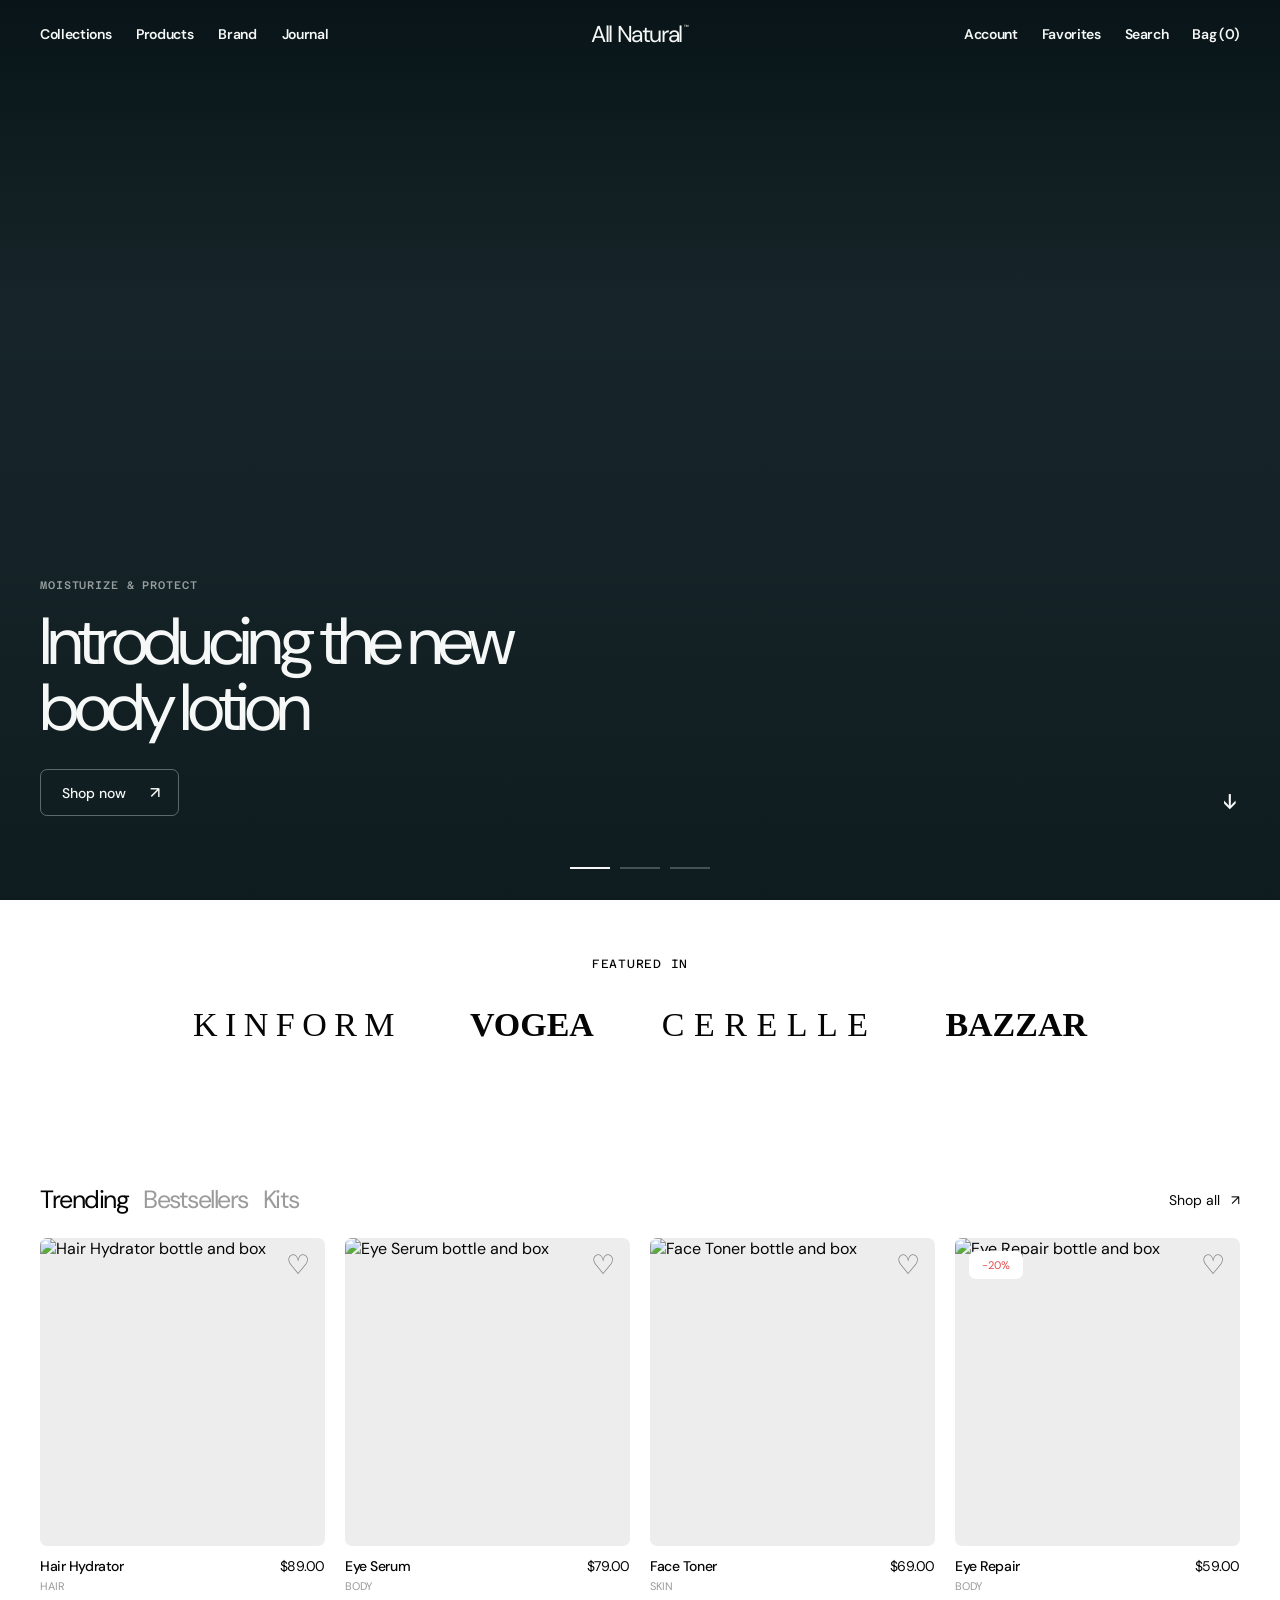
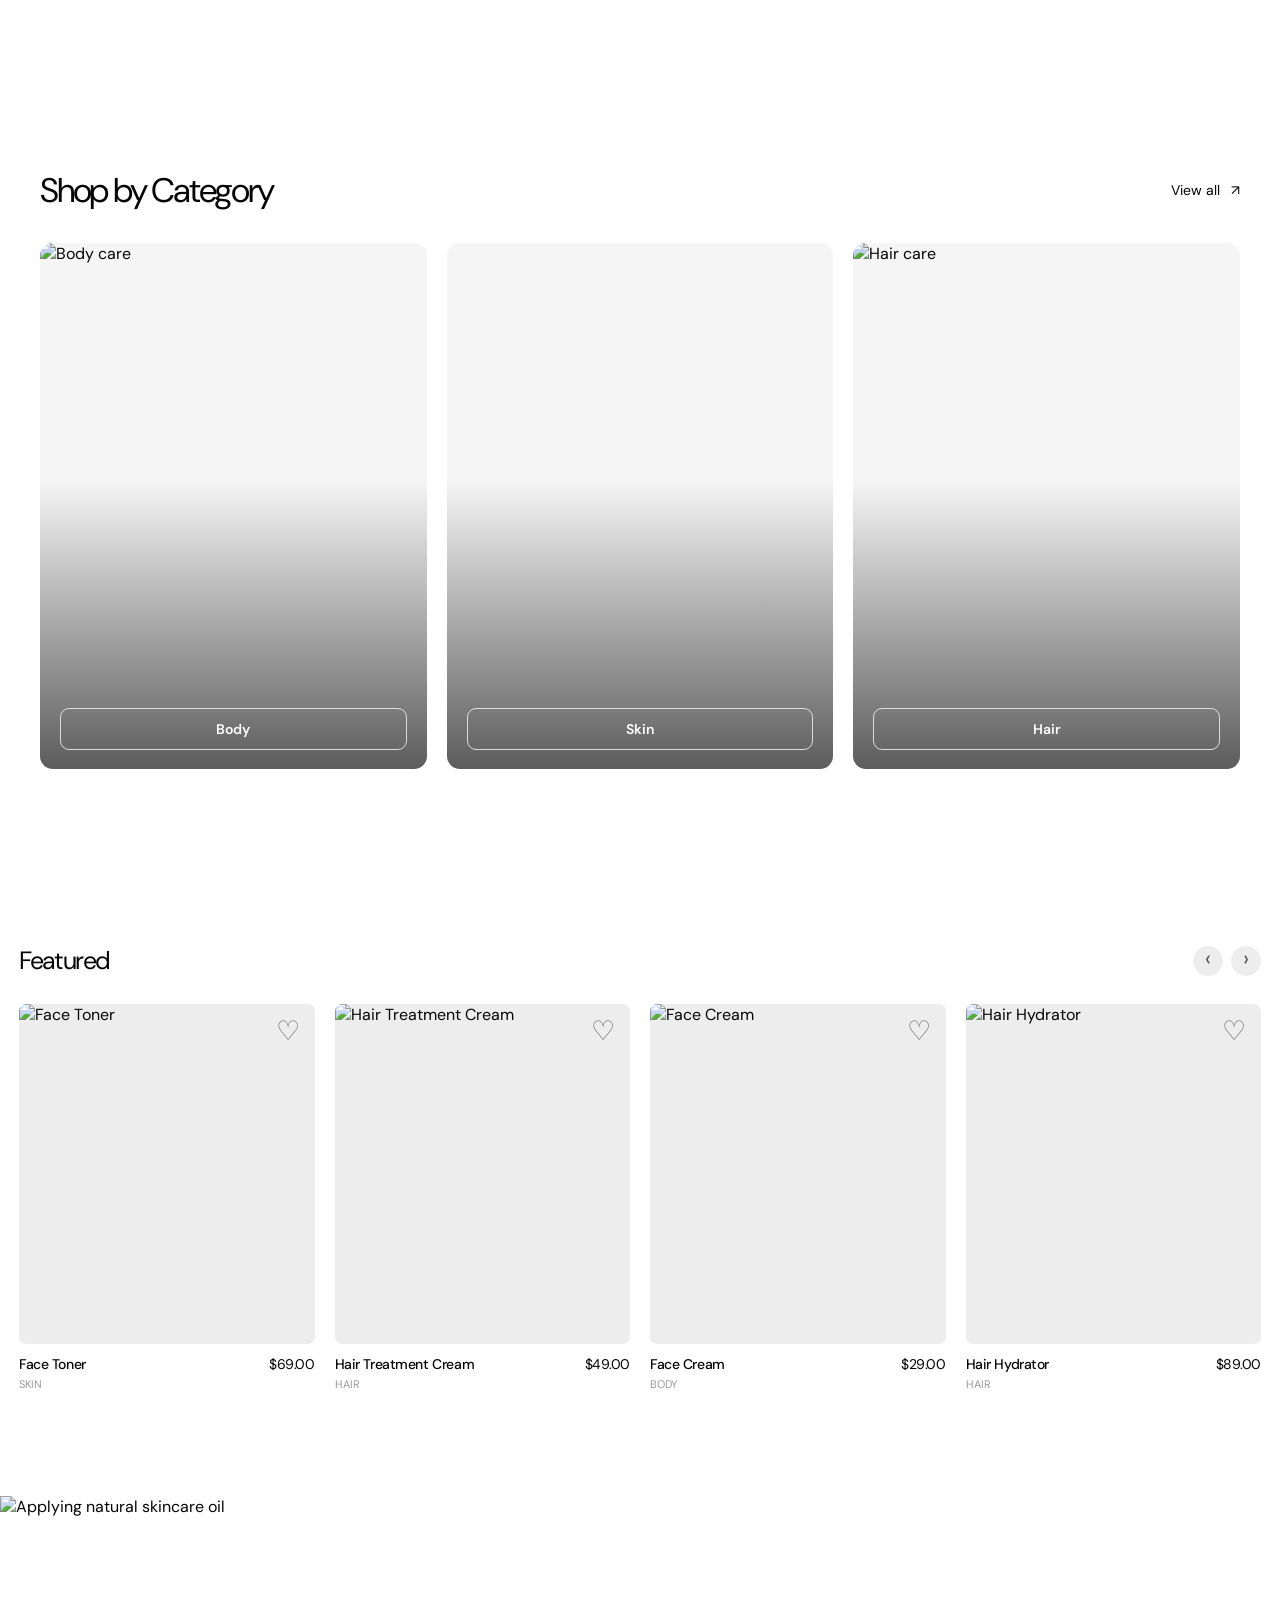
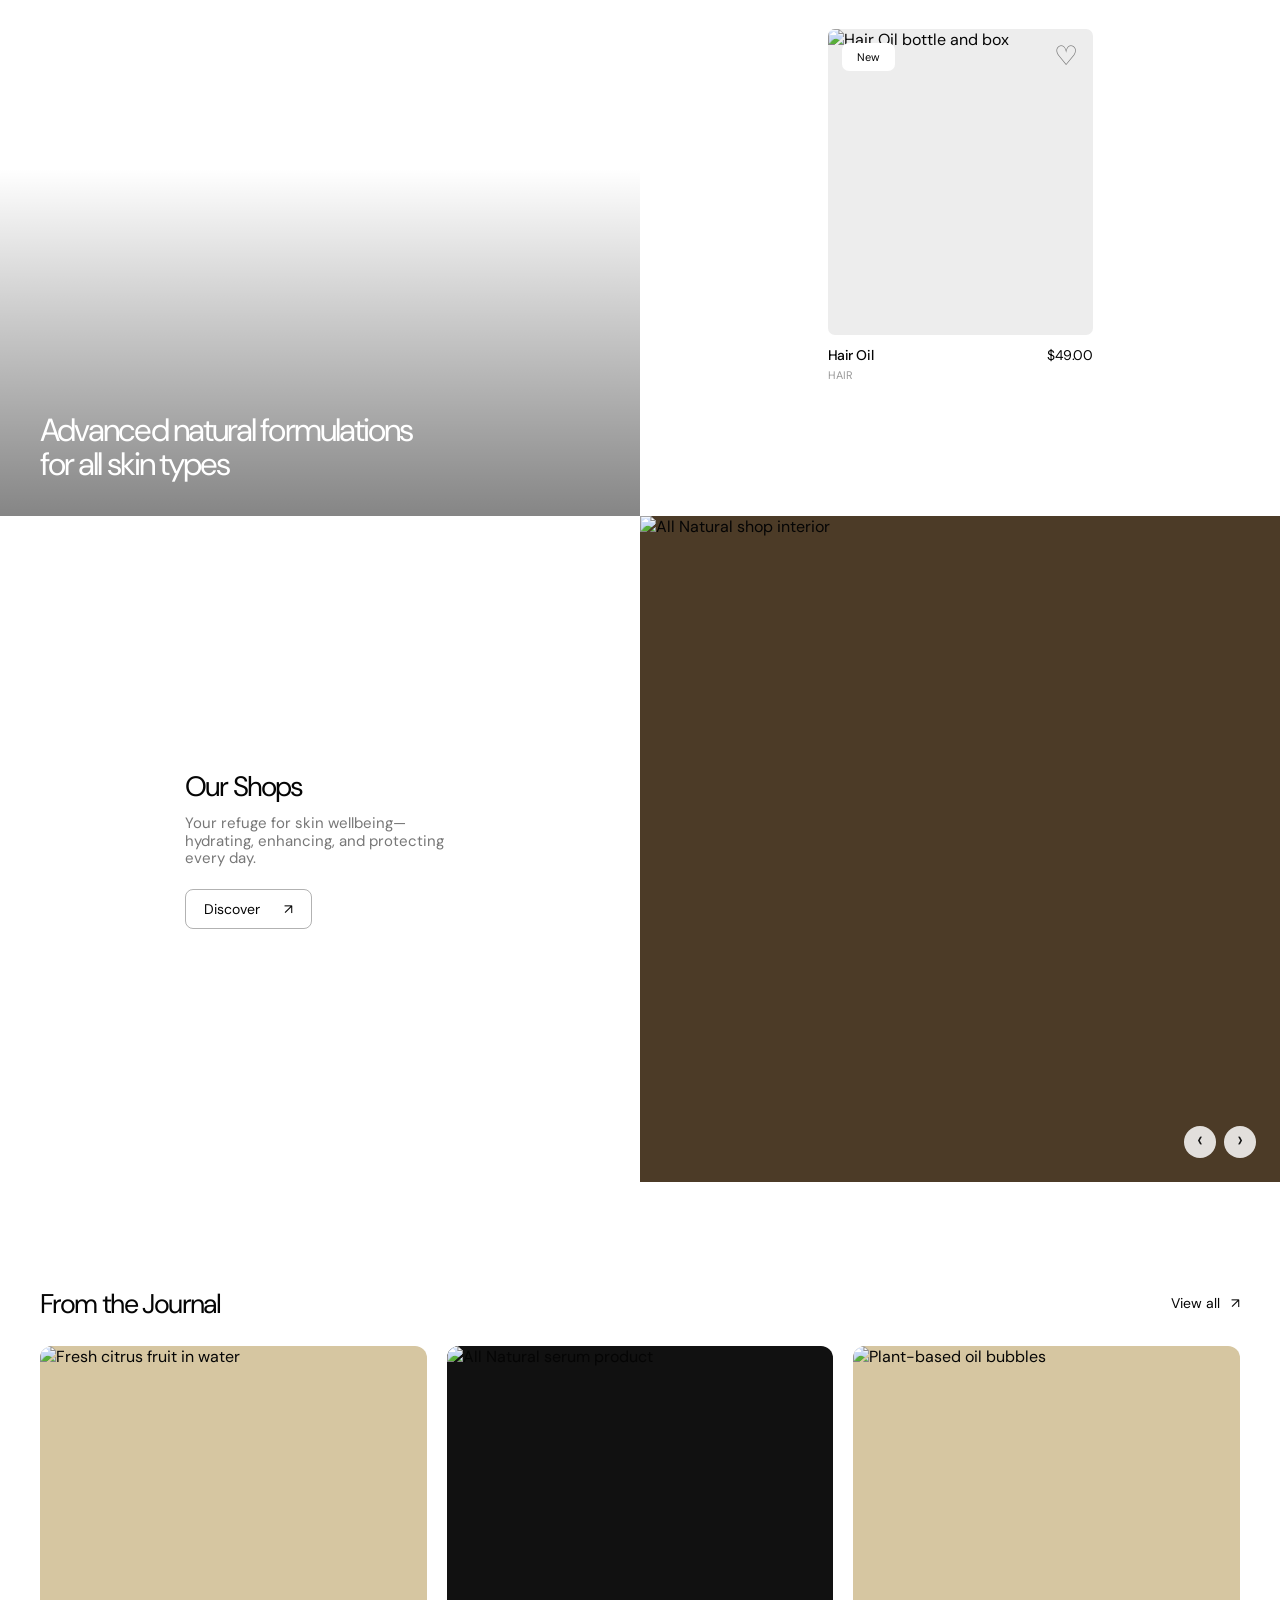
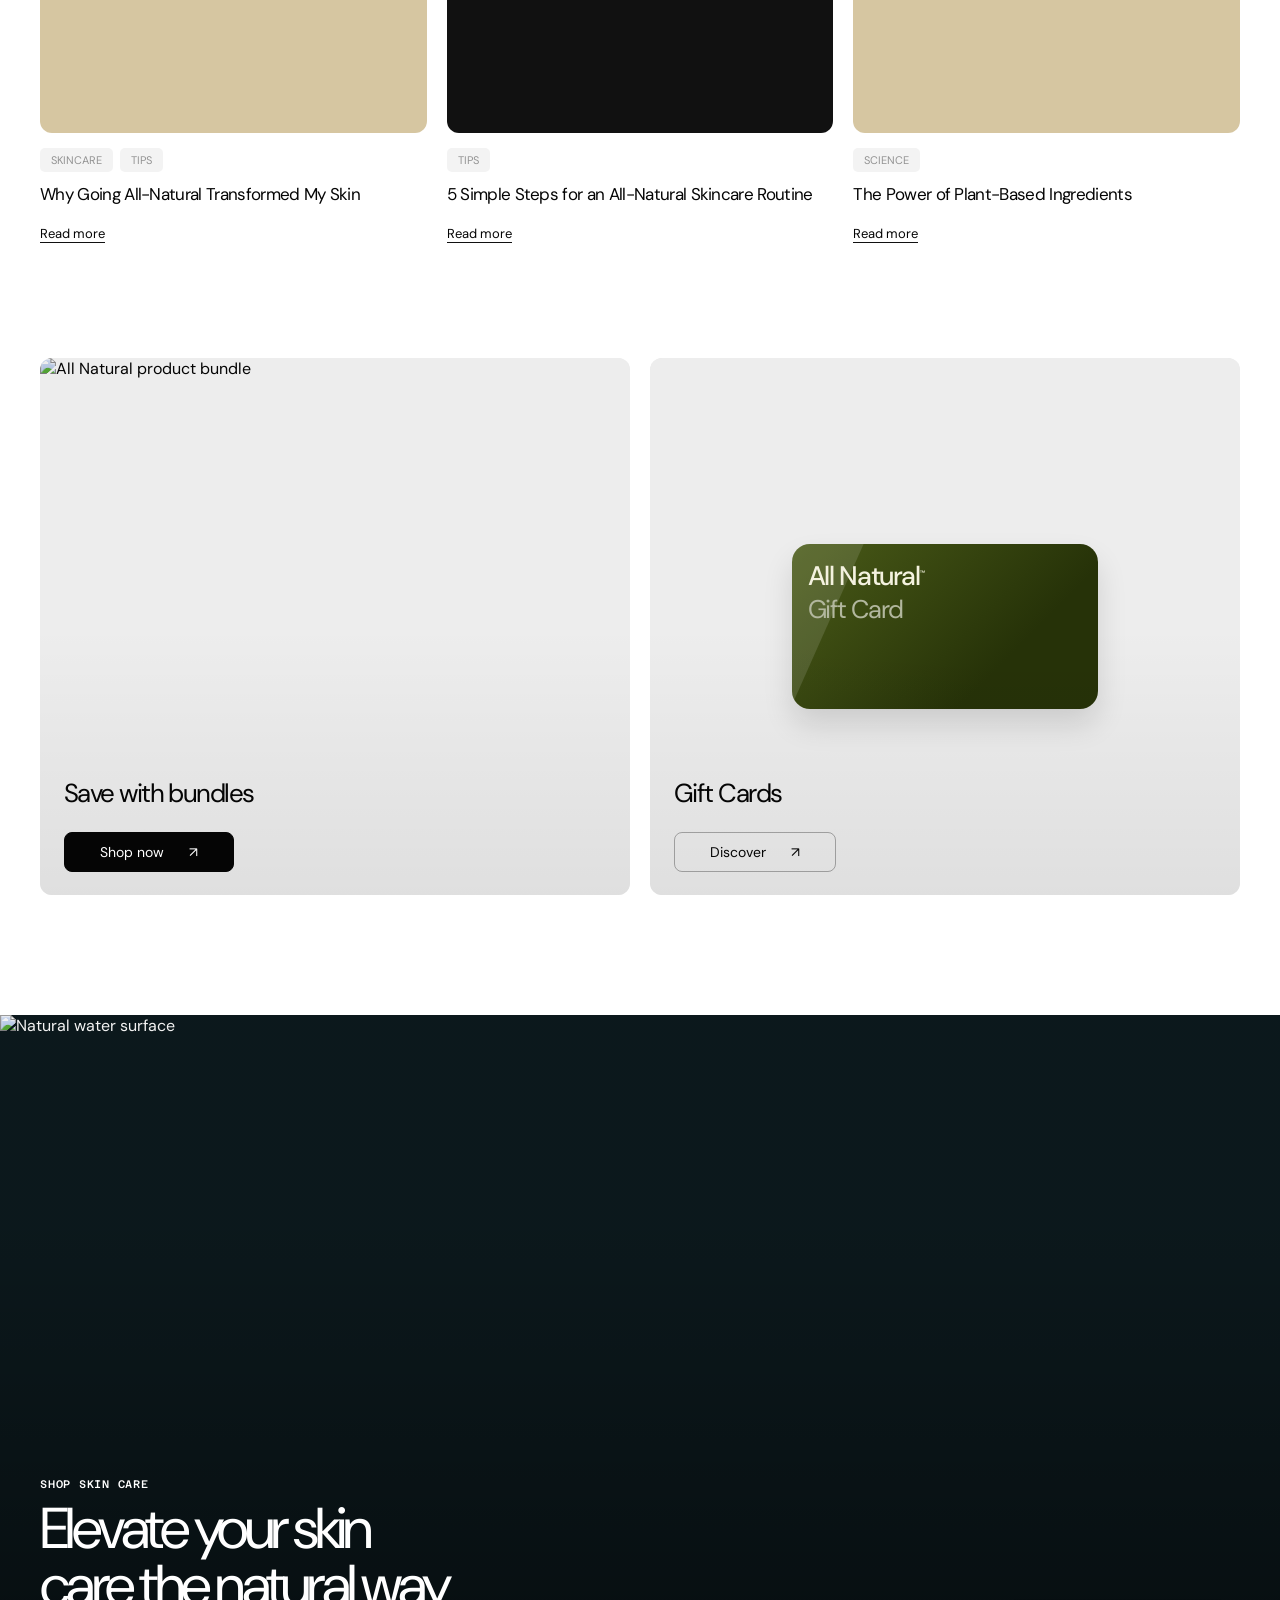
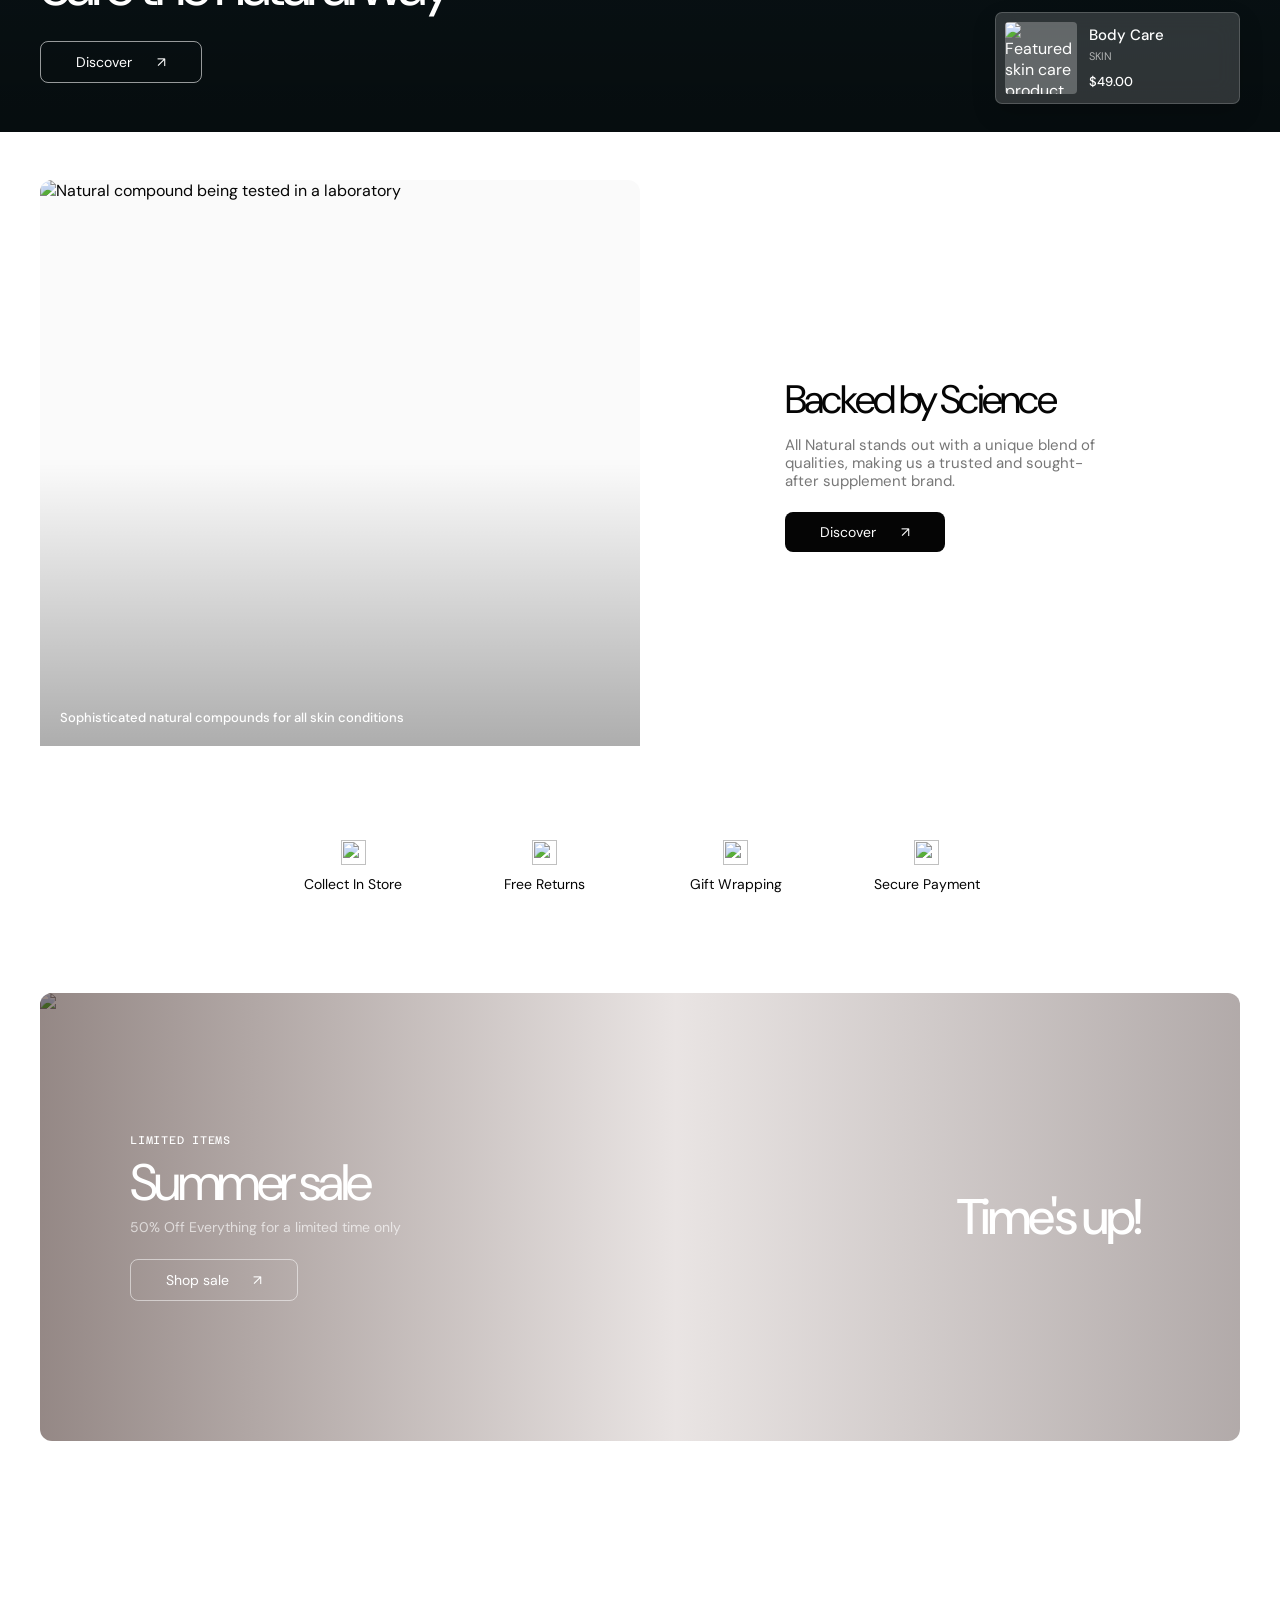
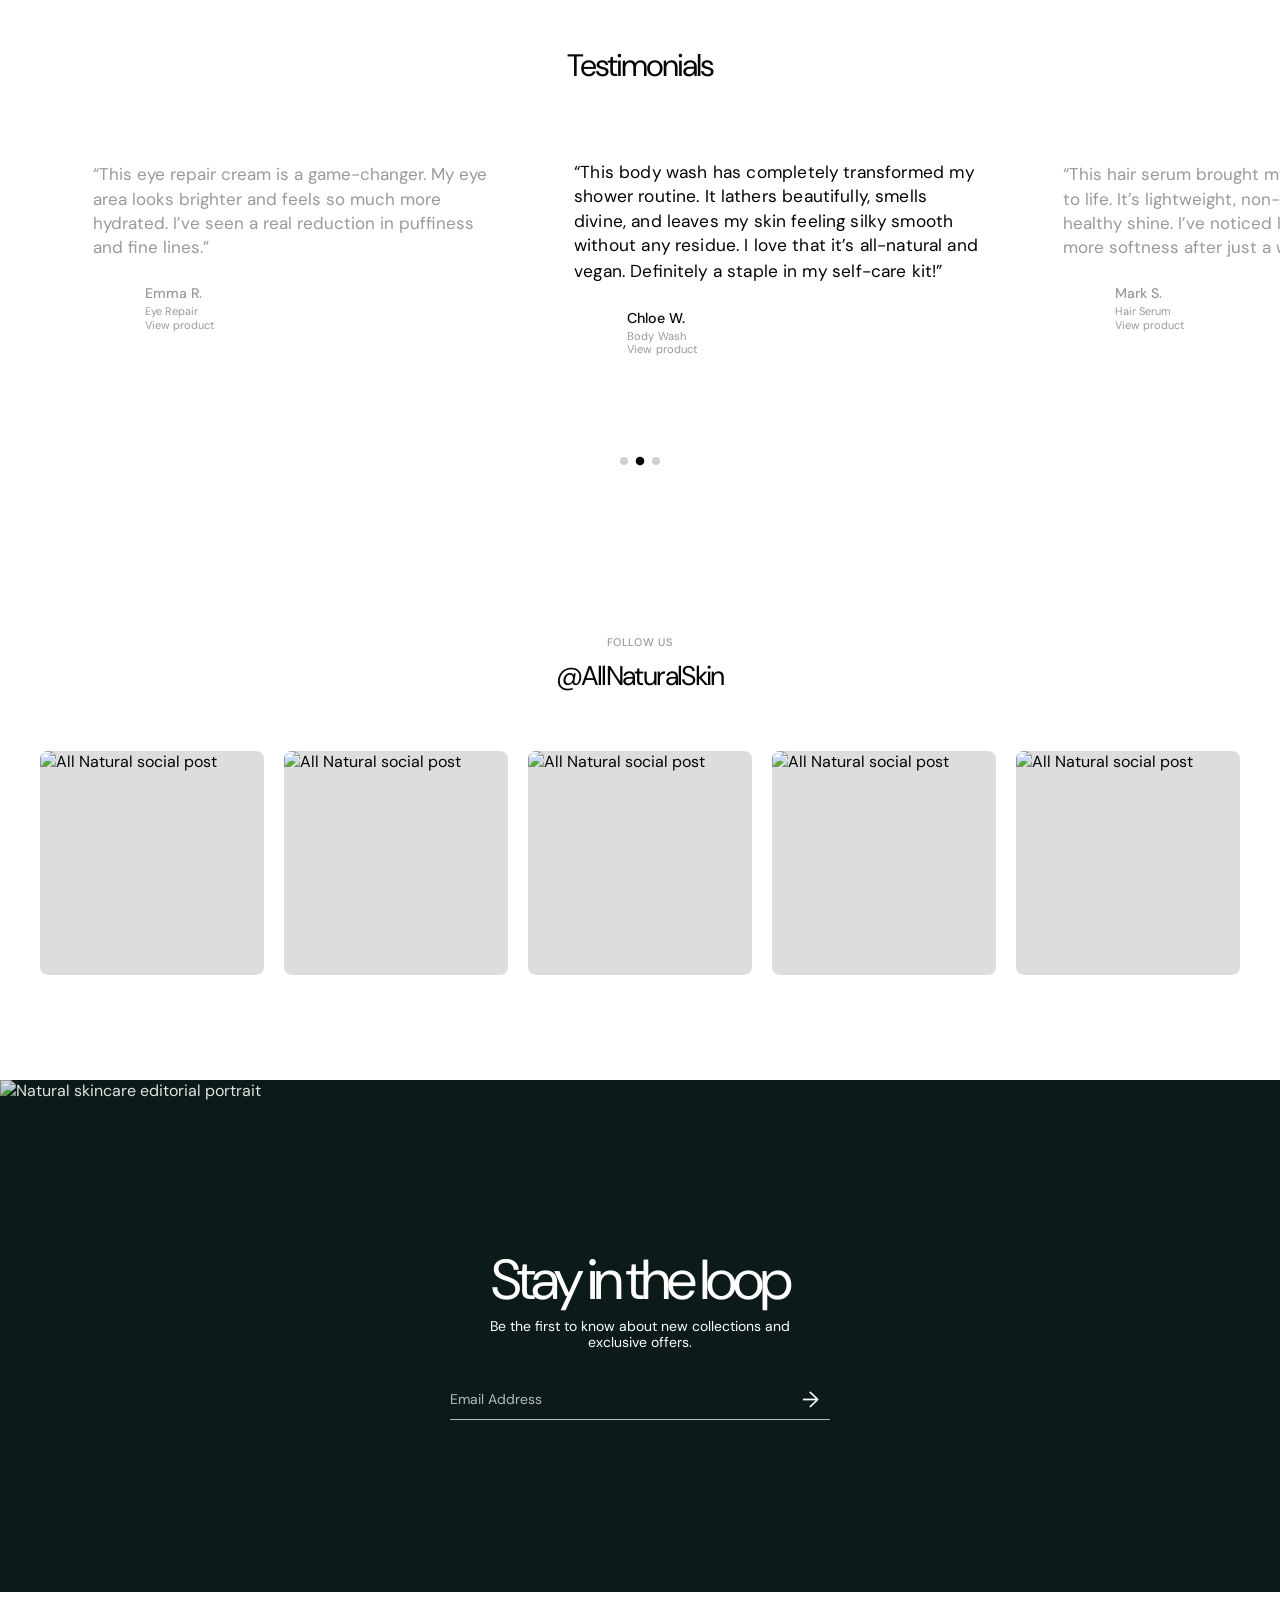
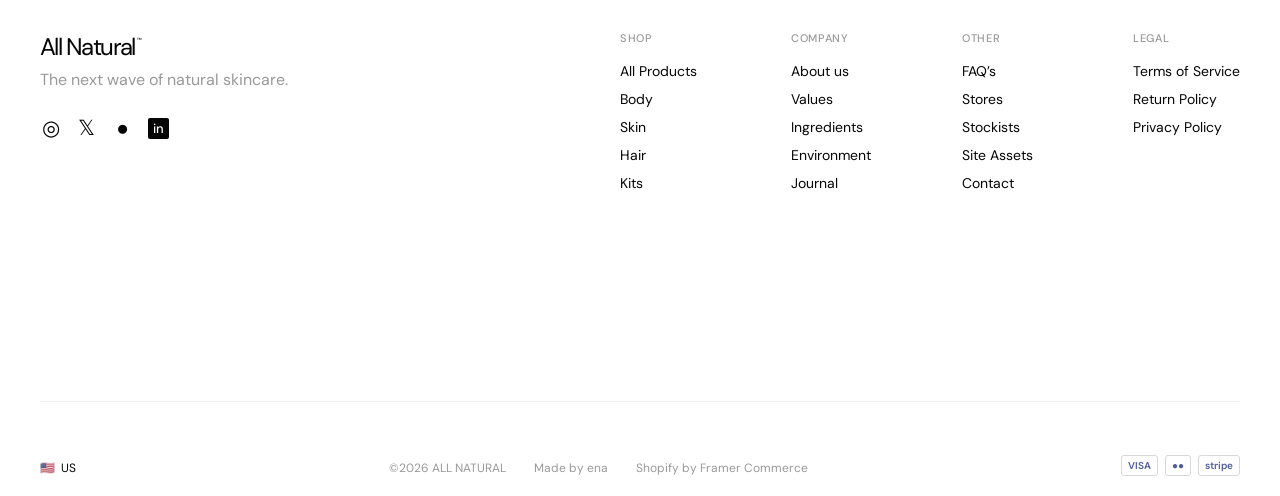
==== commit 5d8e14eb: "Add About page and brand navigation" ====
--- a/index.html
+++ b/index.html
@@ -70,7 +70,7 @@
 
             <section class="mega-panel mega-panel--brand" data-panel-content="brand" aria-label="Brand">
               <div class="panel-cards panel-cards--four panel-cards--editorial">
-                <a class="panel-card panel-card--earth" href="#brand"><span>About us</span></a>
+                <a class="panel-card panel-card--earth" href="about.html"><span>About us</span></a>
                 <a class="panel-card panel-card--sun" href="#brand"><span>Values</span></a>
                 <a class="panel-card panel-card--bubbles" href="#brand"><span>Ingredients</span></a>
                 <a class="panel-card panel-card--sky" href="#brand"><span>Environment</span></a>
--- a/styles.css
+++ b/styles.css
@@ -7,6 +7,27 @@
   color: var(--ink);
   background: var(--page);
   font-synthesis: none;
+}
+
+/* About page */
+.about-page { background: #fff; color: #050505; }
+.about-page .site-header { position: absolute; color: #050505; background: #fff; }
+.about-intro { padding: 300px 40px 48px; }
+.about-kicker { margin: 0 0 12px; font-family: "Azeret Mono", monospace; font-size: 11px; font-weight: 500; letter-spacing: .05em; text-transform: uppercase; }
+.about-intro h1 { max-width: 970px; margin: 0; font-size: clamp(38px, 4.1vw, 56px); font-weight: 400; line-height: .99; letter-spacing: -.065em; }
+.about-visual { width: 100%; height: min(58vw, 780px); overflow: hidden; }
+.about-visual img { display: block; width: 100%; height: 100%; object-fit: cover; object-position: center; }
+.about-story { display: grid; grid-template-columns: minmax(180px, .7fr) minmax(280px, 1.3fr); gap: 40px; padding: 125px 40px 145px; }
+.about-story h2 { max-width: 680px; margin: 0; font-size: clamp(30px, 4vw, 54px); font-weight: 400; line-height: 1; letter-spacing: -.06em; }
+.about-story > p:last-child { max-width: 360px; margin: 70px 0 0; color: #777; font-size: 16px; line-height: 1.35; }
+@media (max-width: 780px) {
+  .about-page .site-header { position: absolute; }
+  .about-intro { padding: 180px 22px 42px; }
+  .about-intro h1 { font-size: 37px; }
+  .about-visual { height: 86vw; }
+  .about-story { display: block; padding: 78px 22px 90px; }
+  .about-story h2 { margin-top: 35px; font-size: 38px; }
+  .about-story > p:last-child { margin-top: 34px; }
 }
 
 * { box-sizing: border-box; }
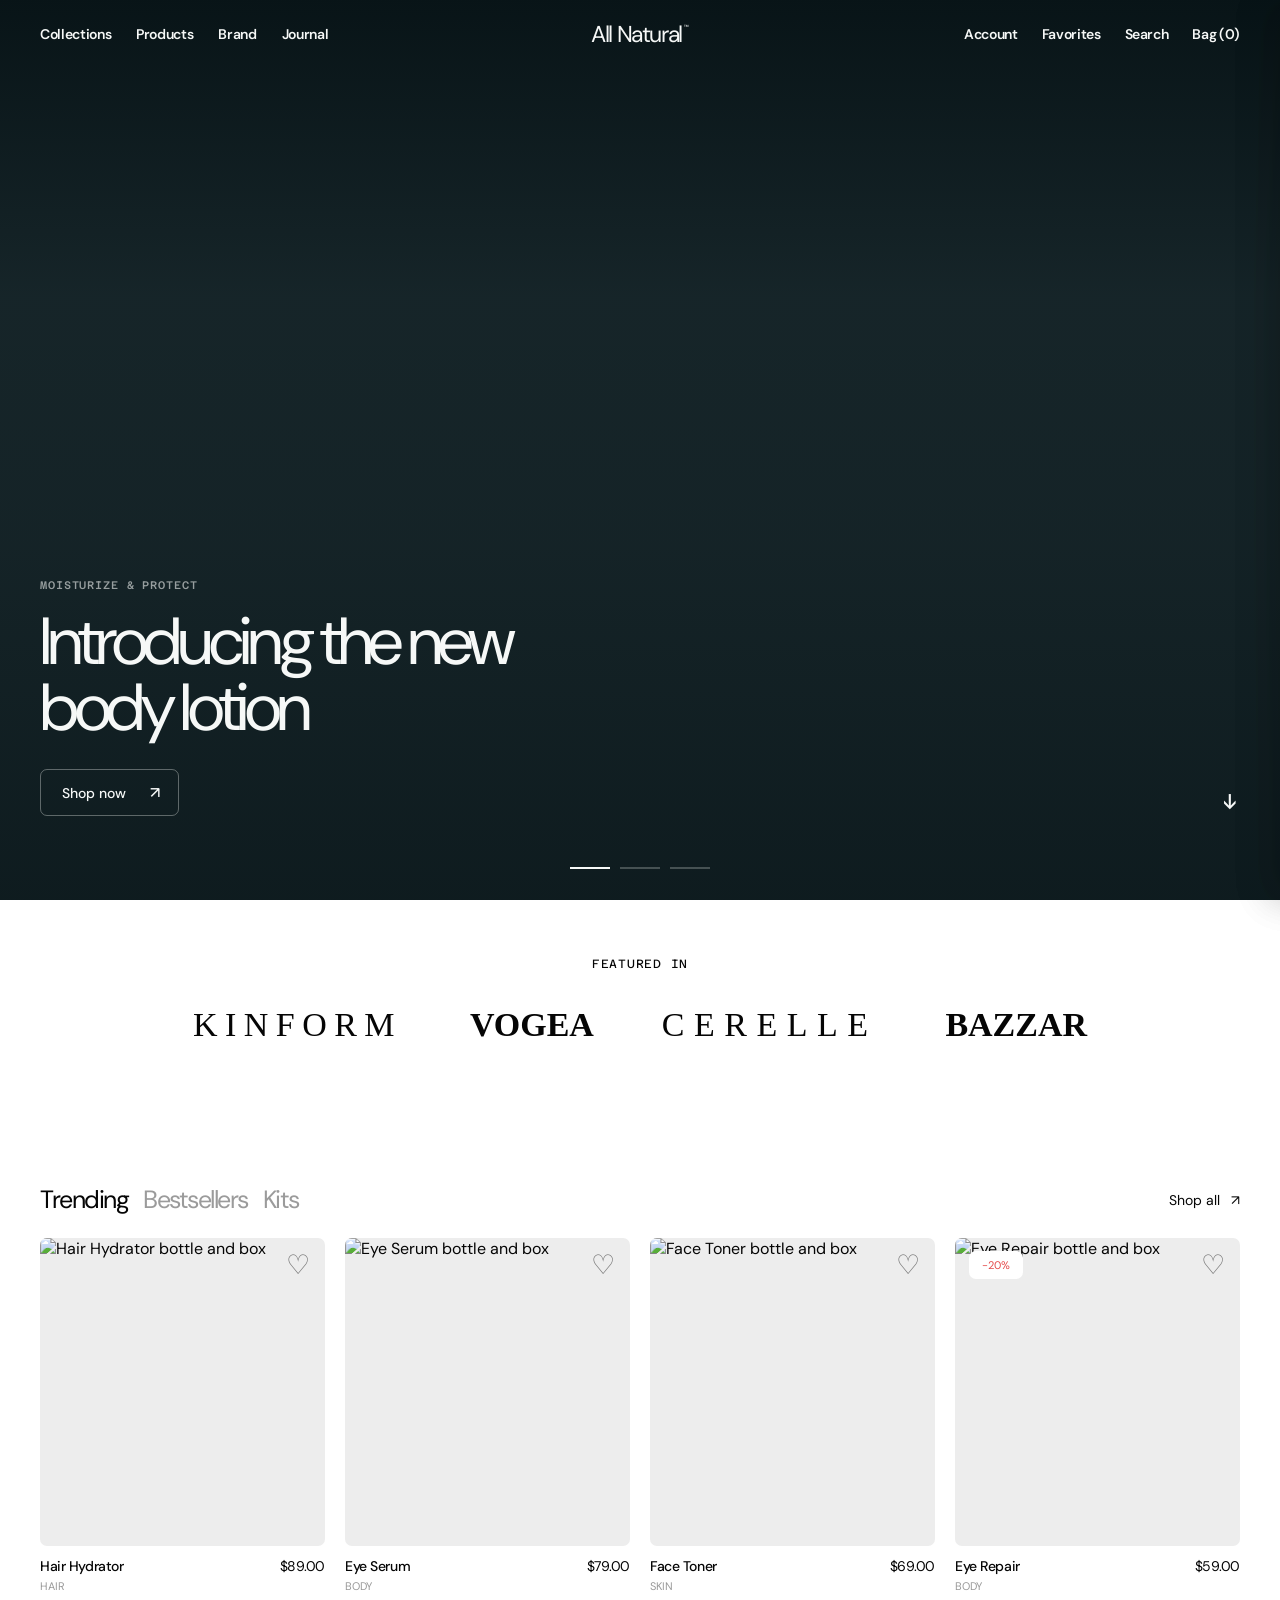
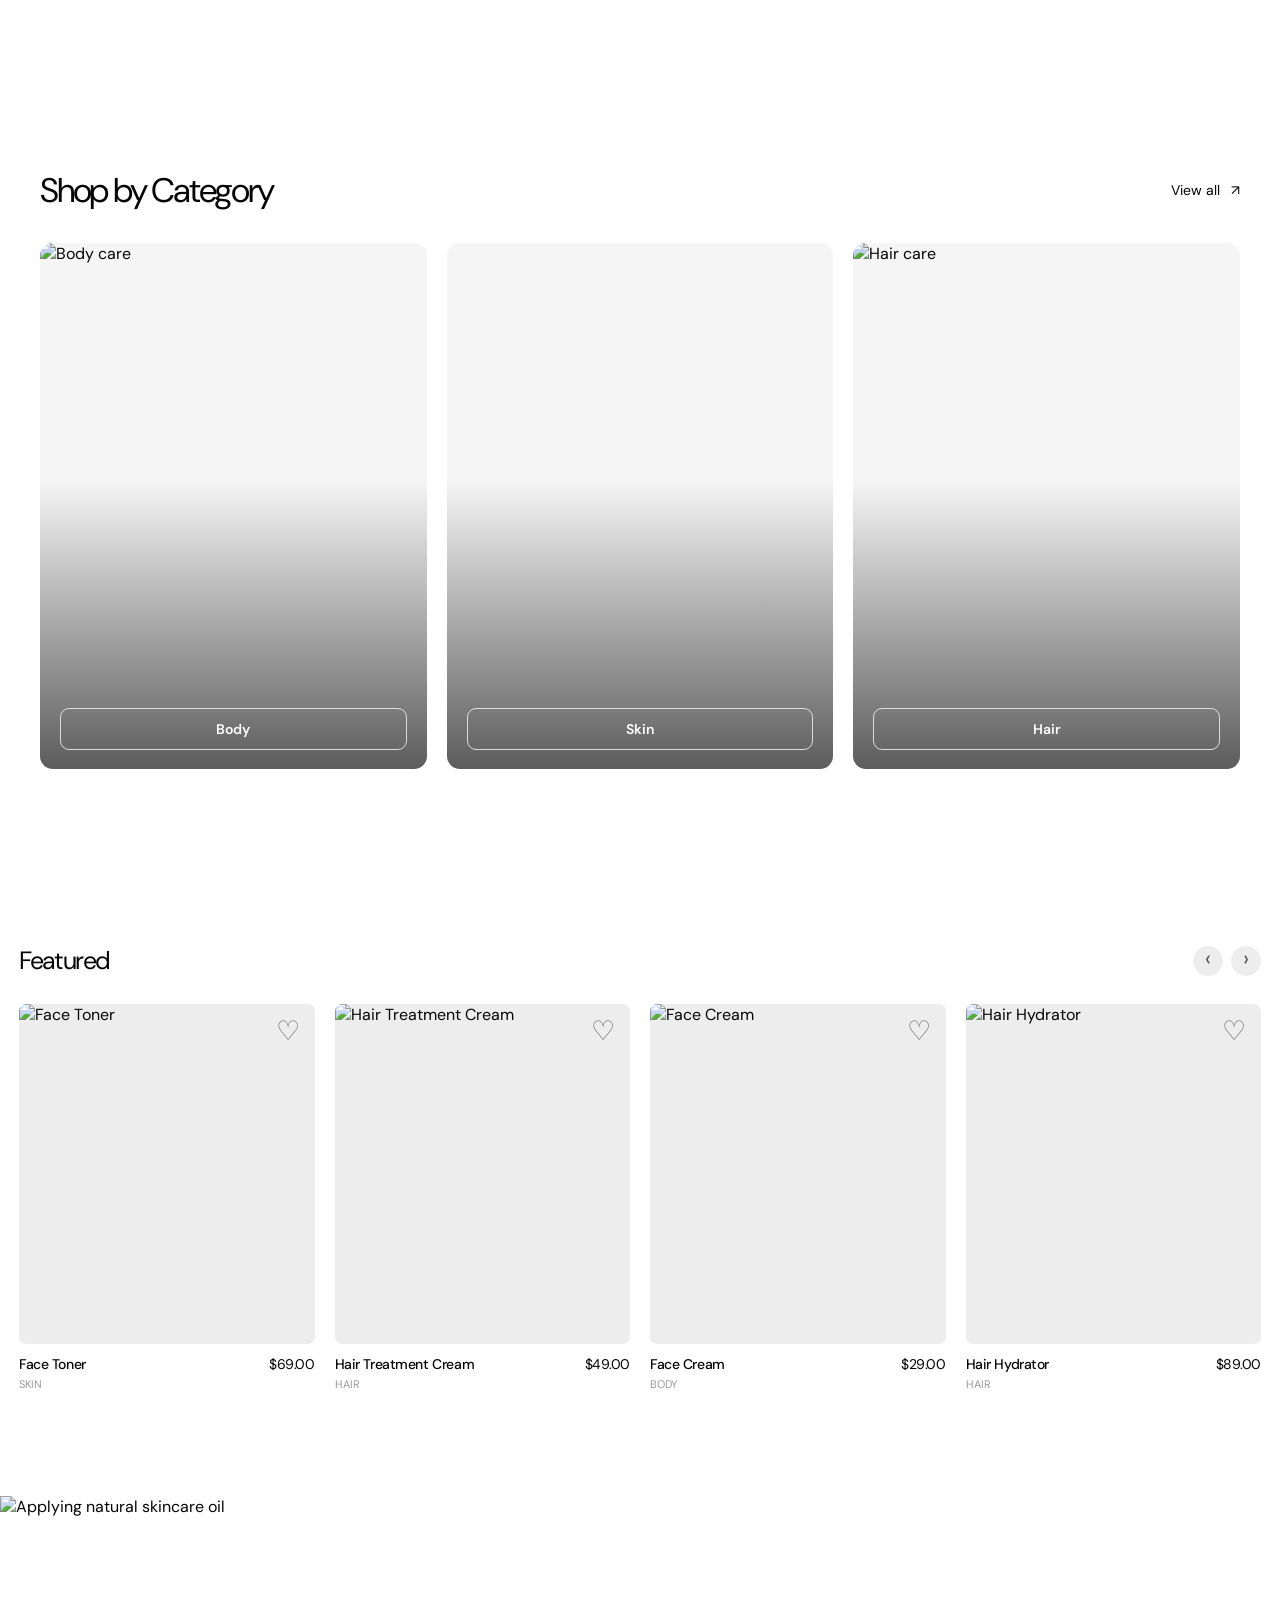
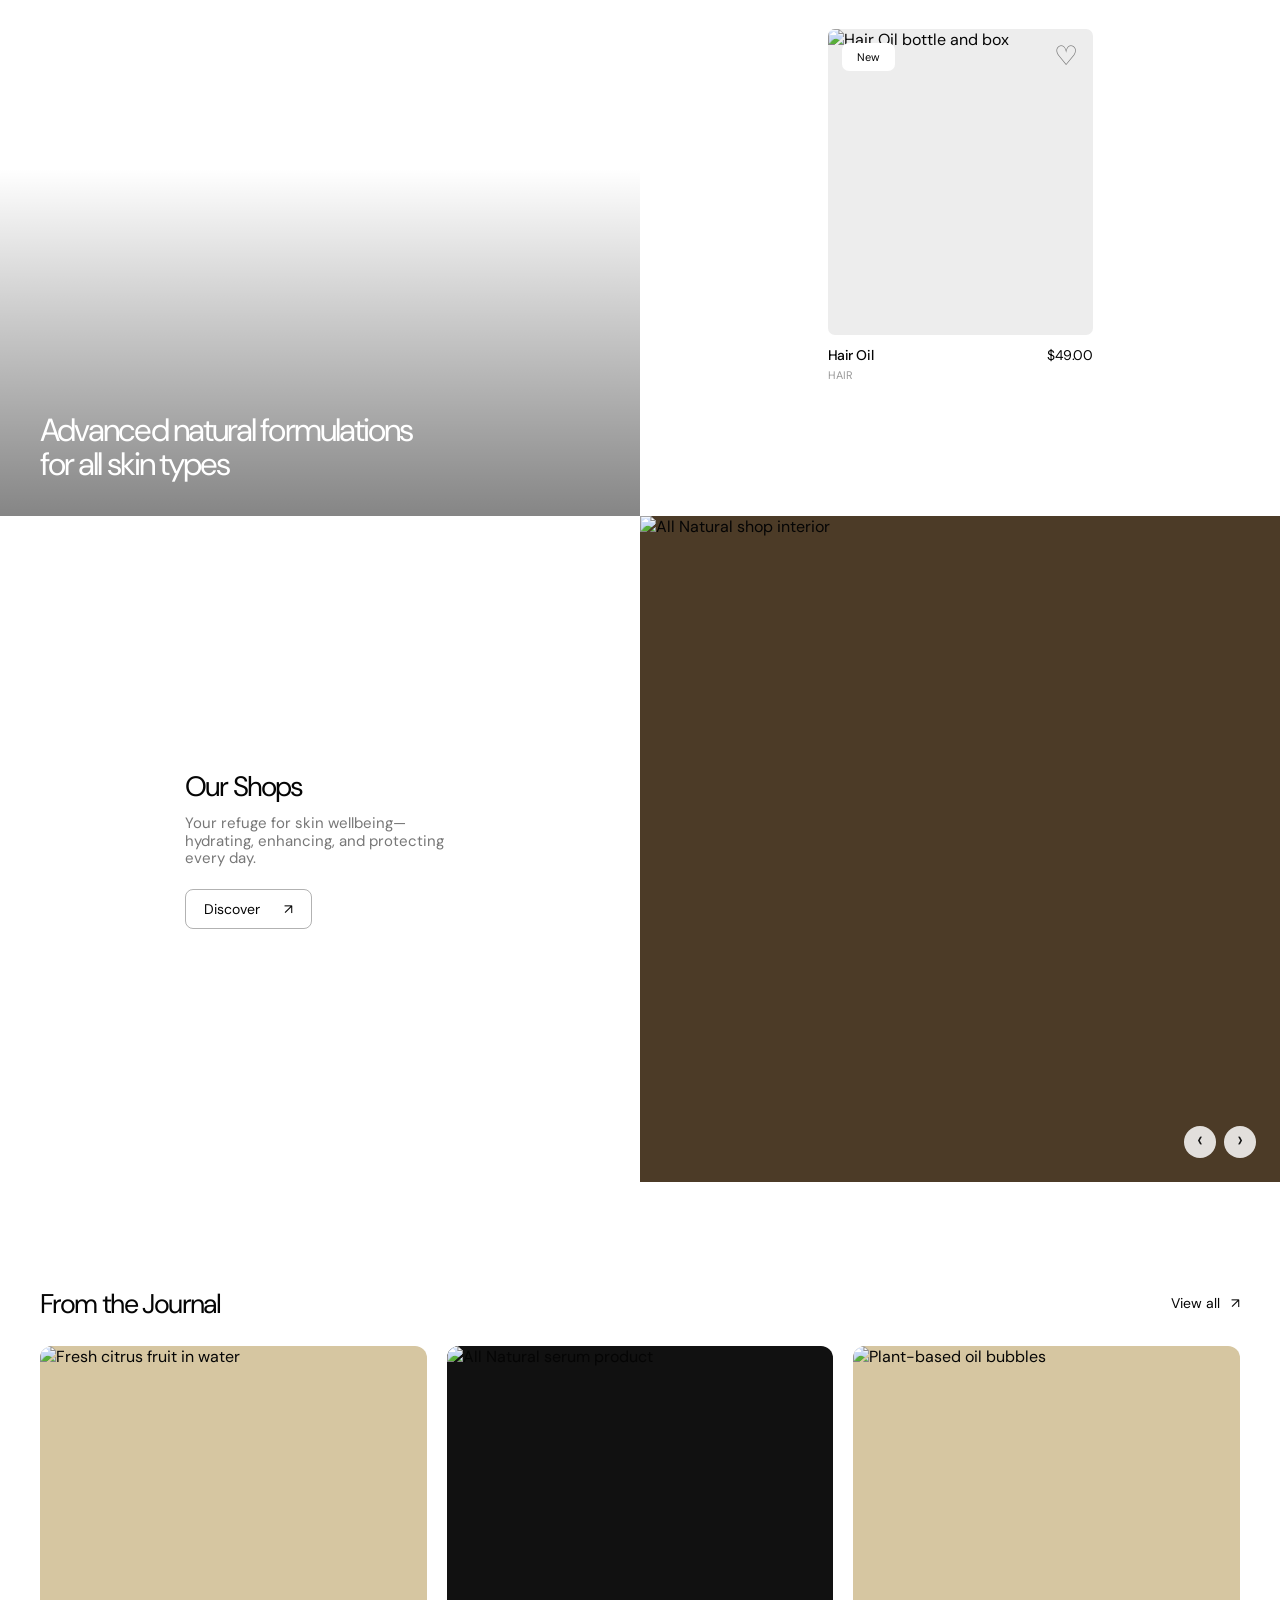
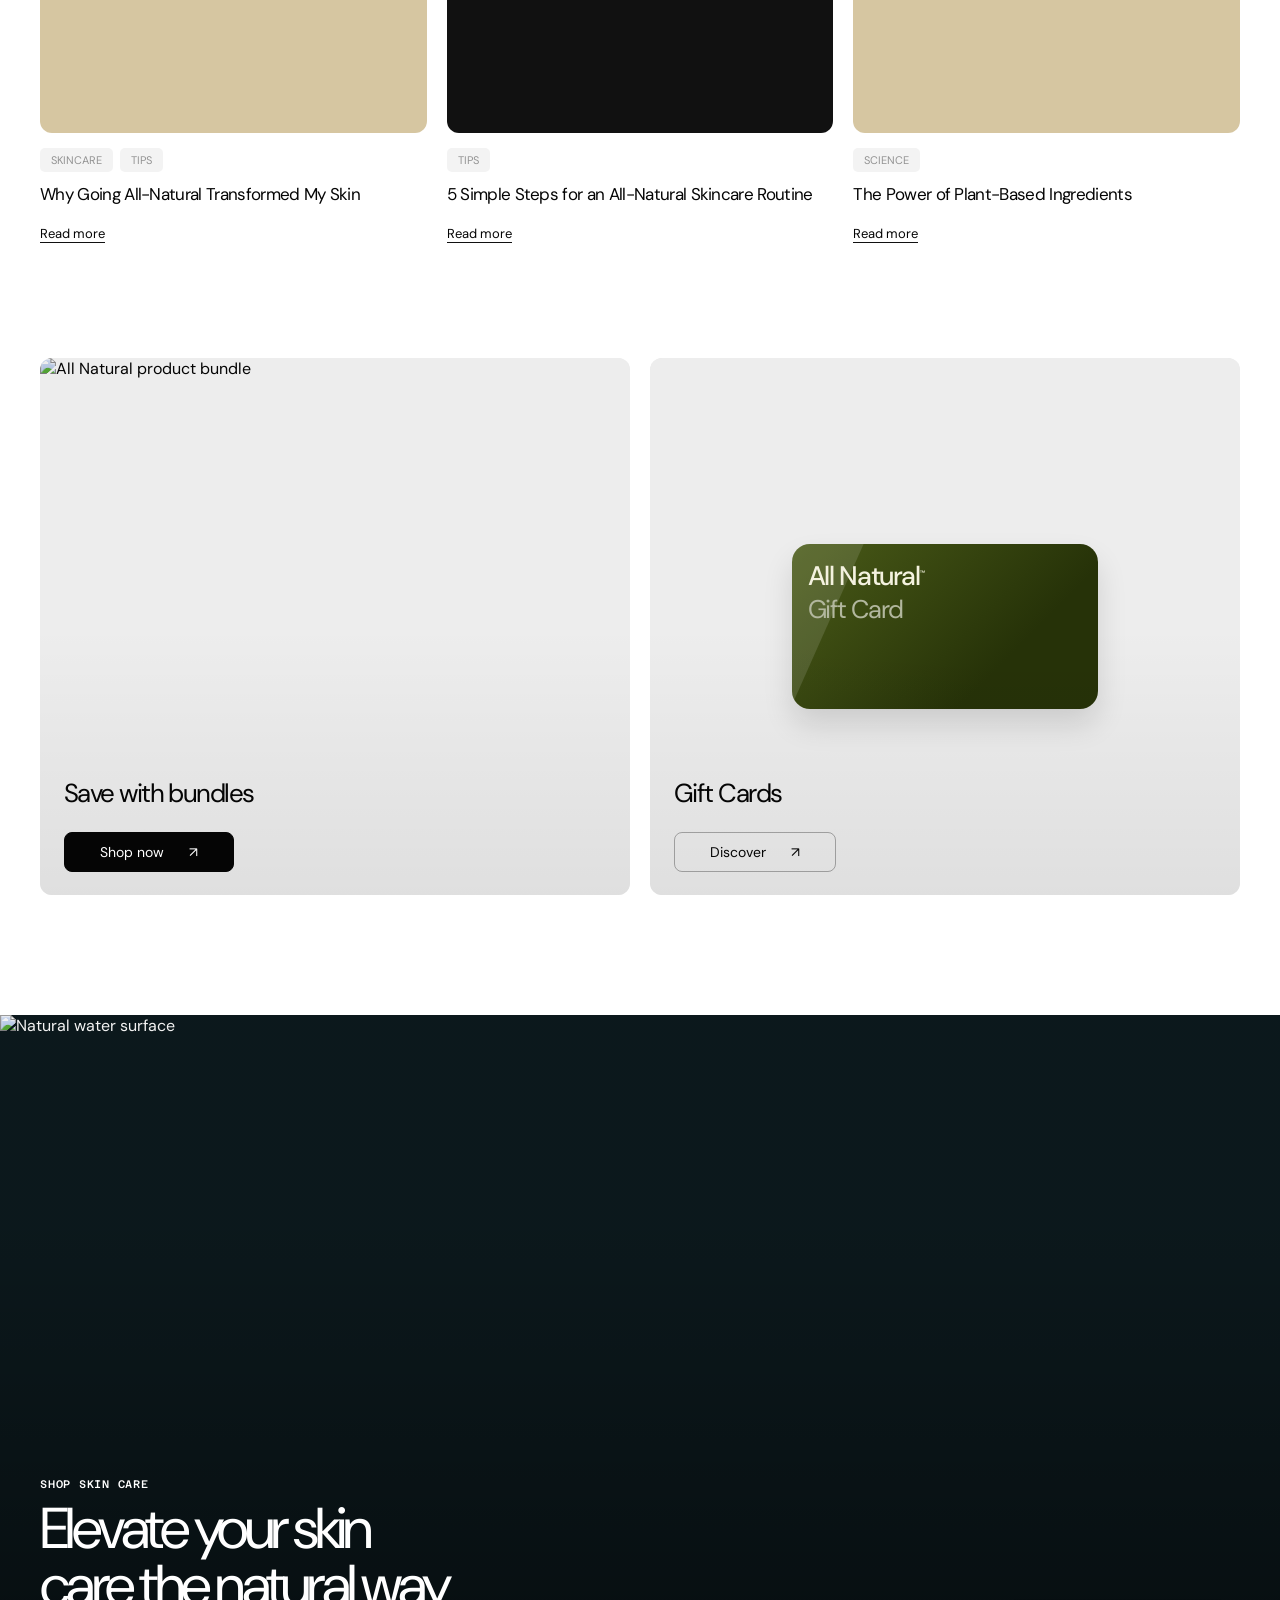
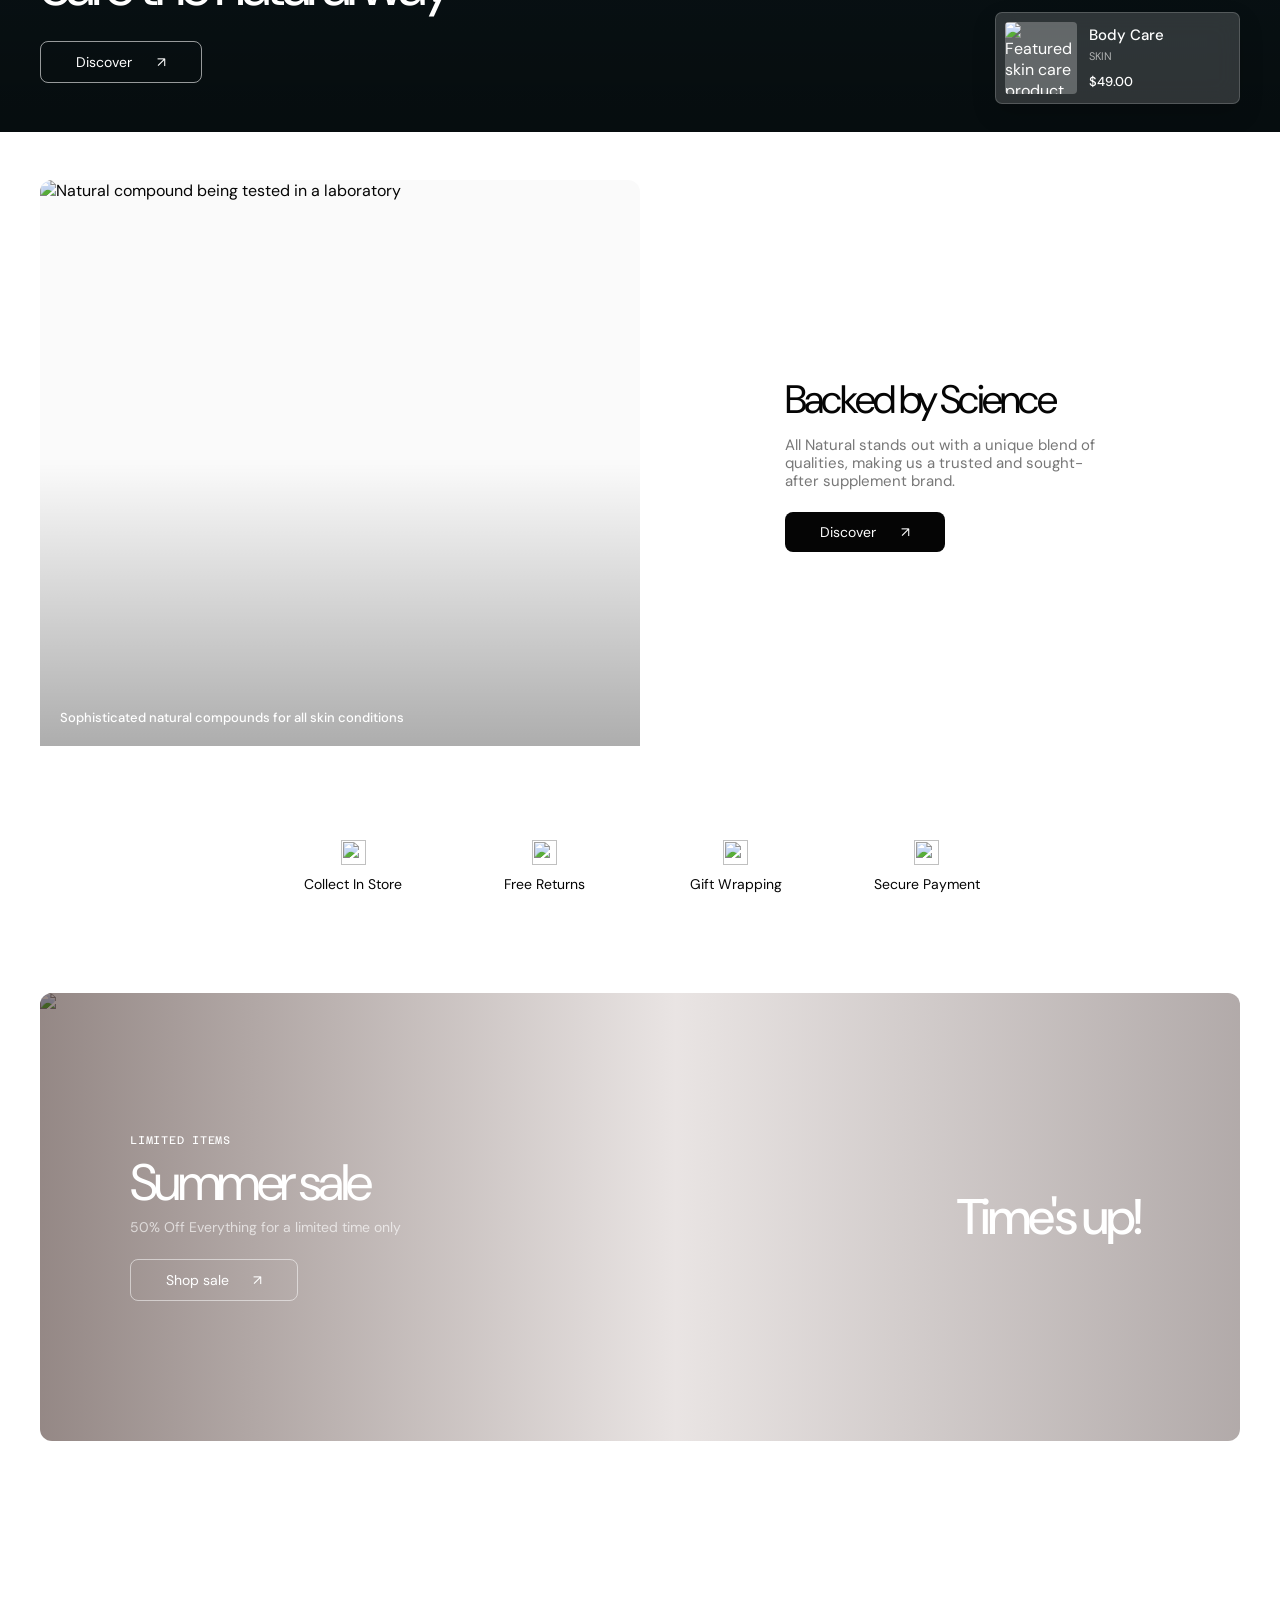
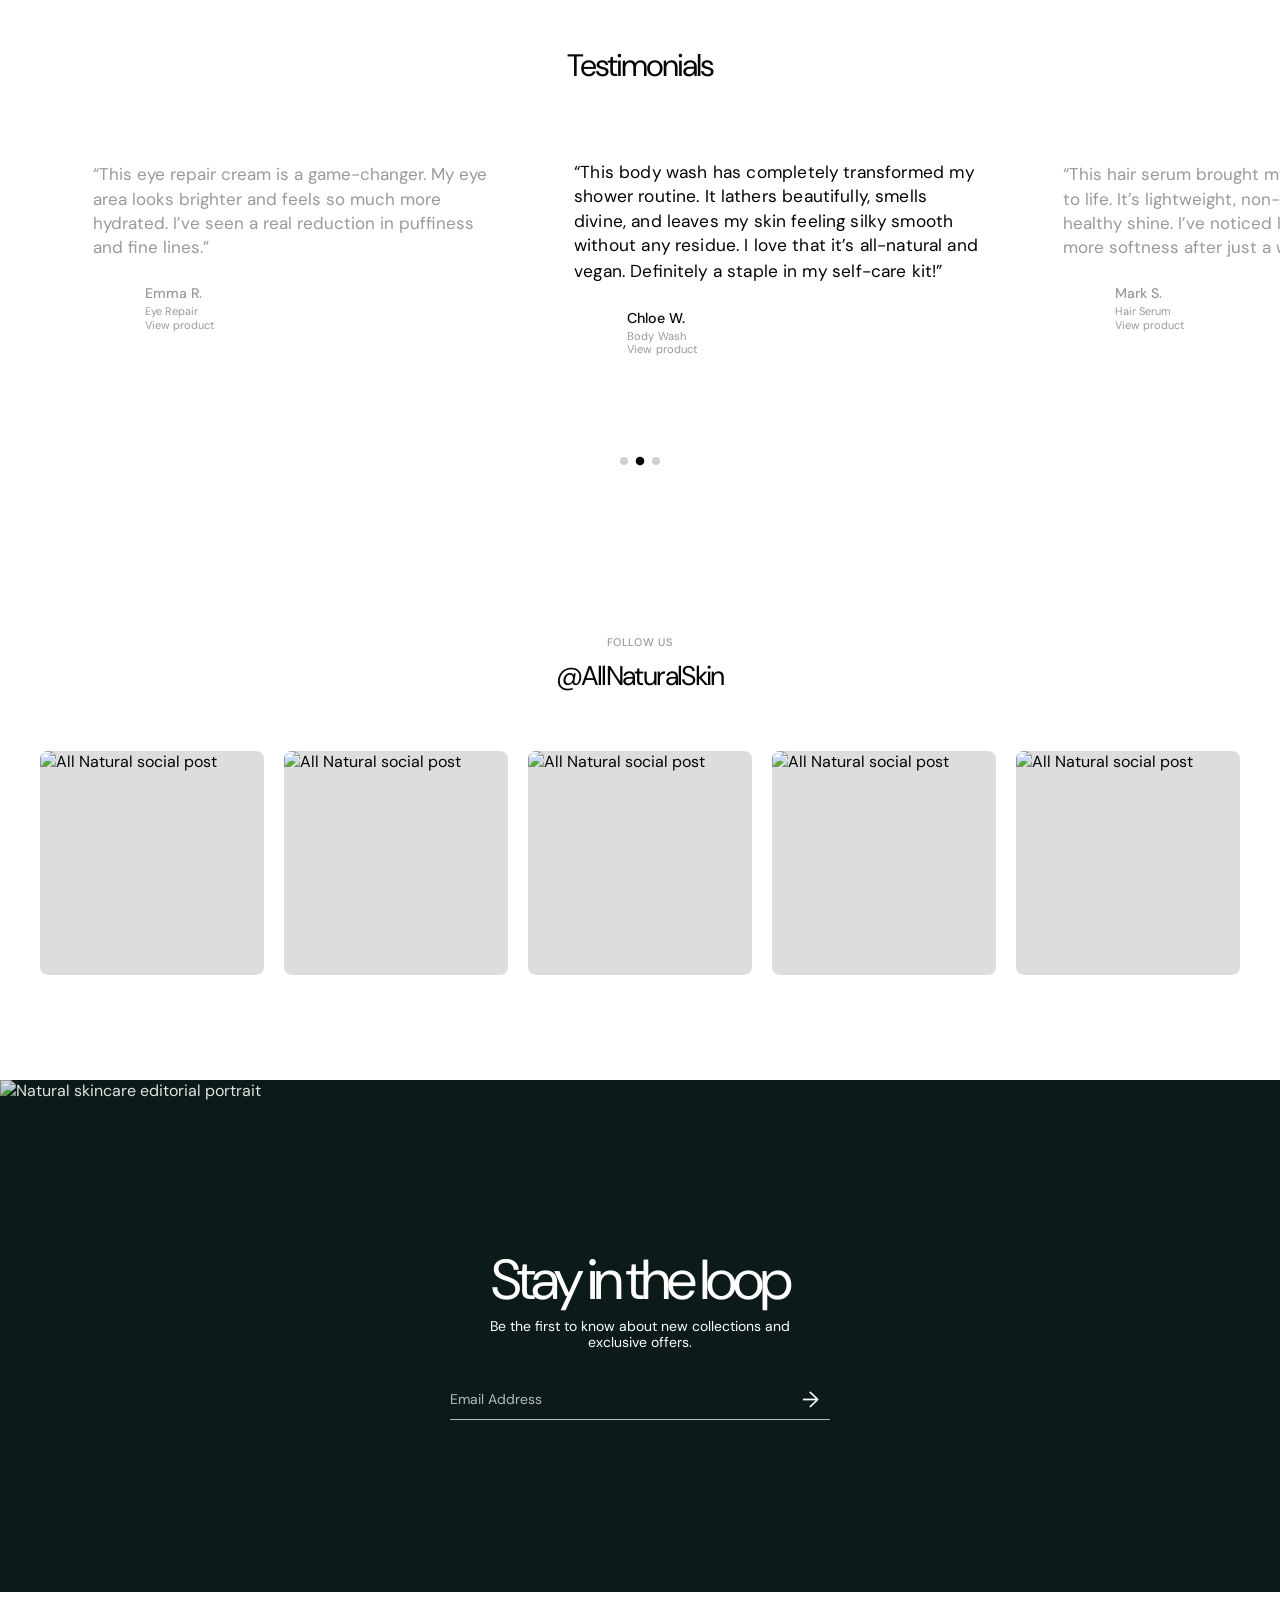
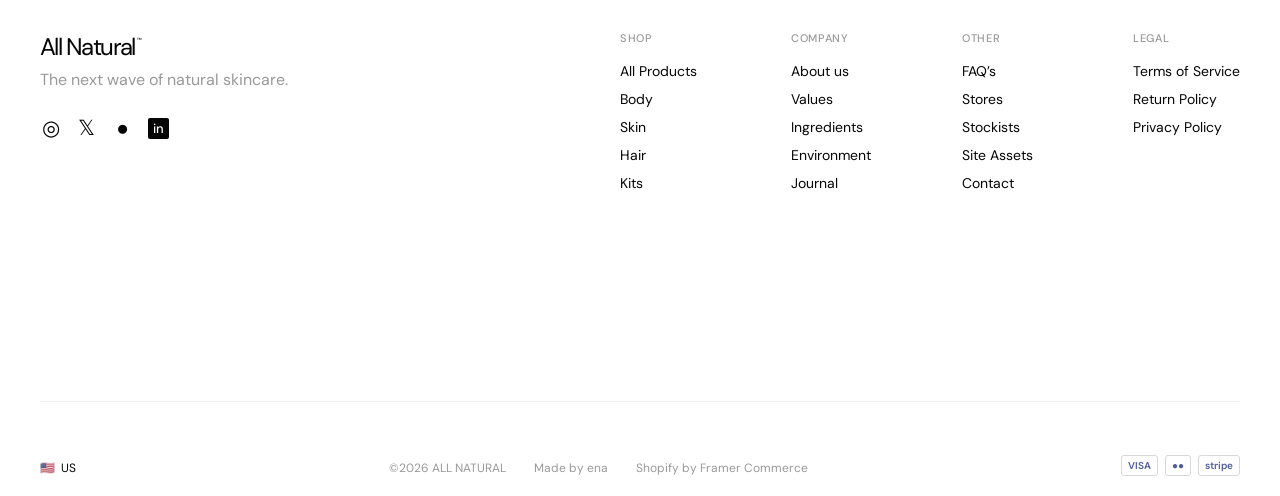
==== commit 39486477: "Build storefront commerce experience" ====
--- a/index.html
+++ b/index.html
@@ -71,8 +71,8 @@
             <section class="mega-panel mega-panel--brand" data-panel-content="brand" aria-label="Brand">
               <div class="panel-cards panel-cards--four panel-cards--editorial">
                 <a class="panel-card panel-card--earth" href="about.html"><span>About us</span></a>
-                <a class="panel-card panel-card--sun" href="#brand"><span>Values</span></a>
-                <a class="panel-card panel-card--bubbles" href="#brand"><span>Ingredients</span></a>
+                <a class="panel-card panel-card--sun" href="values.html"><span>Values</span></a>
+                <a class="panel-card panel-card--bubbles" href="ingredients.html"><span>Ingredients</span></a>
                 <a class="panel-card panel-card--sky" href="#brand"><span>Environment</span></a>
               </div>
               <div class="panel-other"><small>Other</small><a href="#stores">Stores</a><a href="#stockists">Stockists</a><a href="#faqs">FAQ's</a><a href="#contact">Contact</a></div>
--- a/styles.css
+++ b/styles.css
@@ -11,20 +11,255 @@
 
 /* About page */
 .about-page { background: #fff; color: #050505; }
-.about-page .site-header { position: absolute; color: #050505; background: #fff; }
+.values-page { background: #fff; color: #050505; }
+.ingredients-page { background: #fff; color: #050505; }
+.stores-page { background: #fff; color: #050505; }
+.stockists-page { background: #fff; color: #050505; }
+.faqs-page { background: #fff; color: #050505; }
+.faqs-header { position: fixed; color: #050505; background: #fff; }
+.contact-page { background: #fff; color: #050505; }
+.contact-header { position: fixed; z-index: 5; color: #fff; background: transparent; }
+.contact-hero { position: relative; height: min(72vh, 760px); min-height: 520px; overflow: hidden; }
+.contact-hero > img { display: block; width: 100%; height: 100%; object-fit: cover; object-position: center; filter: brightness(.72); }
+.contact-hero::after { position: absolute; inset: 0; content: ""; background: linear-gradient(transparent 55%, rgba(0,0,0,.35)); }
+.contact-hero-content { position: absolute; z-index: 1; inset: 0; display: flex; align-items: flex-end; padding: 40px; color: #fff; }
+.contact-hero-content h1 { margin: 0; font-size: clamp(42px, 4.5vw, 62px); font-weight: 400; line-height: 1; letter-spacing: -.065em; }
+.contact-details { display: grid; grid-template-columns: 1fr 2fr; gap: 40px; padding: 100px 40px 120px; }
+.contact-details > p { margin: 0; font-family: "Azeret Mono", monospace; font-size: 11px; text-transform: uppercase; }
+.contact-detail-grid { display: grid; grid-template-columns: repeat(2, minmax(0, 1fr)); gap: 54px 70px; max-width: 700px; }
+.contact-detail h2 { margin: 0 0 10px; color: #999; font-size: 14px; font-weight: 400; }
+.contact-detail a, .contact-detail span { color: #050505; font-size: 14px; line-height: 1.35; }
+.contact-form-section, .contact-social-links { display: grid; grid-template-columns: 1fr 2fr; gap: 40px; padding: 50px 40px 100px; }
+.contact-form-section > p, .contact-social-links > p { margin: 0; font-family: "Azeret Mono", monospace; font-size: 11px; text-transform: uppercase; }
+.contact-form { display: flex; flex-direction: column; gap: 20px; width: min(100%, 440px); }
+.contact-form input, .contact-form textarea { width: 100%; padding: 10px 10px 10px 0; border: 0; border-bottom: 1px solid rgba(0,0,0,.35); outline: 0; background: transparent; font: 500 14px "DM Sans", Arial, sans-serif; }
+.contact-form input::placeholder, .contact-form textarea::placeholder { color: rgba(0,0,0,.42); }
+.contact-form textarea { min-height: 150px; resize: vertical; }
+.contact-form button { align-self: flex-start; padding: 10px 20px; border: 1px solid rgba(0,0,0,.4); border-radius: 10px; background: transparent; cursor: pointer; font-size: 14px; }
+.contact-form button:hover { background: rgba(0,0,0,.05); }
+.contact-form-success { margin: 0; color: #777; font-size: 13px; }
+.contact-social-links { padding-top: 20px; padding-bottom: 120px; }
+.contact-social-links > div { display: flex; flex-direction: column; gap: 12px; }
+.contact-social-links a { font-size: 24px; letter-spacing: -.045em; }
+.faqs-section { padding: 175px 22px 125px; }
+.faqs-inner { width: min(100%, 700px); margin: 0 auto; }
+.faqs-section h1 { margin: 0 0 78px; font-size: 30px; font-weight: 400; letter-spacing: -.055em; }
+.faq-category { margin: 0 0 76px; }
+.faq-category:last-child { margin-bottom: 0; }
+.faq-category h2 { margin: 0 0 20px; font-family: "Azeret Mono", monospace; font-size: 11px; font-weight: 400; text-transform: uppercase; }
+.faq-item { border-bottom: 1px solid #dedede; }
+.faq-item:first-of-type { border-top: 1px solid #111; }
+.faq-item summary { display: flex; align-items: center; justify-content: space-between; gap: 20px; padding: 16px 0; cursor: pointer; list-style: none; font-size: 20px; line-height: 1.15; letter-spacing: -.04em; }
+.faq-item summary::-webkit-details-marker { display: none; }
+.faq-item summary::after { content: "+"; flex: 0 0 auto; font-size: 21px; font-weight: 300; line-height: 1; }
+.faq-item[open] summary::after { content: "−"; }
+.faq-answer { max-width: 620px; padding: 0 42px 17px 0; color: #777; font-size: 14px; line-height: 1.35; }
+.faq-answer p { margin: 0; }
+.stockists-header { position: fixed; color: #050505; background: #fff; }
+.stockists-section { padding: 200px 40px 120px; }
+.stockists-section > h1 { margin: 0 0 78px; font-size: 46px; font-weight: 400; letter-spacing: -.065em; }
+.stockists-content { display: grid; grid-template-columns: minmax(0, 1fr) minmax(0, 1fr); gap: 60px; align-items: start; max-width: 1270px; margin: 0 auto; }
+.stockist-list article { display: grid; grid-template-columns: 1fr 1fr; gap: 25px; padding: 17px 0 58px; border-top: 1px solid #222; }
+.stockist-list article + article { border-top-color: #d2d2d2; }
+.stockist-list strong, .stockist-list p { margin: 0; font-family: "Azeret Mono", monospace; font-size: 12px; font-weight: 400; line-height: 1.35; text-transform: uppercase; }
+.stockist-list p { color: #888; }
+.stockist-list article:first-child p { color: #111; }
+.stockists-image { position: sticky; top: 110px; aspect-ratio: .92 / 1; overflow: hidden; border-radius: 10px; background: #eee; }
+.stockists-image img { display: block; width: 100%; height: 100%; object-fit: cover; }
+.stores-header { position: fixed; color: #050505; background: #fff; }
+.stores-section { padding: 200px 40px 120px; }
+.stores-section > h1 { margin: 0 0 38px; font-size: 30px; font-weight: 400; letter-spacing: -.05em; }
+.stores-grid { display: grid; grid-template-columns: repeat(2, minmax(0, 1fr)); gap: 20px; }
+.store-card { min-width: 0; }
+.store-image { aspect-ratio: 1.46 / 1; overflow: hidden; border-radius: 9px; background: #eee; }
+.store-image img { display: block; width: 100%; height: 100%; object-fit: cover; transition: transform .6s cubic-bezier(.16,1,.3,1); }
+.store-card:hover .store-image img { transform: scale(1.04); }
+.store-details { display: flex; justify-content: space-between; gap: 20px; padding-top: 14px; }
+.store-details h2 { margin: 0 0 7px; font-size: 19px; font-weight: 400; letter-spacing: -.04em; }
+.store-details p { margin: 0; color: #888; font-family: "Azeret Mono", monospace; font-size: 11px; line-height: 1.2; text-transform: uppercase; }
+.store-details a { align-self: flex-start; padding-top: 4px; color: #000; font-family: "Azeret Mono", monospace; font-size: 11px; text-transform: uppercase; white-space: nowrap; }
+.ingredients-header { color: #fff; background: transparent; }
+.ingredients-hero { position: relative; height: min(75vh, 760px); min-height: 520px; overflow: hidden; }
+.ingredients-hero > img { display: block; width: 100%; height: 100%; object-fit: cover; object-position: center; }
+.ingredients-hero::after { position: absolute; inset: 0; content: ""; background: linear-gradient(transparent 55%, rgba(0,0,0,.26)); }
+.ingredients-hero-content { position: absolute; z-index: 1; inset: 0; display: flex; align-items: flex-end; justify-content: space-between; gap: 40px; padding: 30px; color: #fff; }
+.ingredients-hero-content h1 { margin: 0; font-size: clamp(42px, 4.5vw, 62px); font-weight: 400; line-height: 1; letter-spacing: -.065em; }
+.ingredients-hero-content p { max-width: 300px; margin: 0; font-size: 14px; line-height: 1.2; }
+.environment-intro { padding: 75px 40px 95px; }
+.environment-intro > p { margin: 0 0 12px; font-family: "Azeret Mono", monospace; font-size: 11px; text-transform: uppercase; }
+.environment-intro h2 { max-width: 720px; margin: 0; font-size: clamp(32px, 3.25vw, 48px); font-weight: 400; line-height: .99; letter-spacing: -.06em; }
+.environment-images { display: grid; grid-template-columns: repeat(2, minmax(0, 1fr)); gap: 20px; padding: 0 40px 120px; }
+.environment-images article { min-width: 0; }
+.environment-image { width: 100%; aspect-ratio: 1.42 / 1; overflow: hidden; border-radius: 9px; }
+.environment-image img { display: block; width: 100%; height: 100%; object-fit: cover; }
+.environment-images article > p { max-width: 560px; margin: 12px 0 0; font-size: 14px; line-height: 1.25; letter-spacing: -.03em; }
+.environment-featured { position: relative; min-height: min(55vw, 760px); margin: 0 0 120px; overflow: hidden; color: #fff; }
+.environment-featured-media, .environment-featured-media img, .environment-featured-media video, .environment-featured-overlay { position: absolute; inset: 0; width: 100%; height: 100%; }
+.environment-featured-media img, .environment-featured-media video { display: block; object-fit: cover; }
+.environment-featured-media video { z-index: 1; }
+.environment-featured-overlay { z-index: 2; background: rgba(0,0,0,.3); }
+.environment-featured-copy { position: absolute; z-index: 3; left: 40px; bottom: 40px; }
+.environment-featured-copy p { margin: 0 0 8px; font-family: "Azeret Mono", monospace; font-size: 11px; text-transform: uppercase; }
+.environment-featured-copy h2 { margin: 0 0 28px; font-size: clamp(38px, 4.4vw, 62px); font-weight: 400; line-height: .95; letter-spacing: -.065em; }
+.environment-featured-copy a { display: inline-flex; padding: 11px 34px; border: 1px solid rgba(255,255,255,.6); border-radius: 8px; color: #fff; font-size: 14px; }
+.environment-mini-product { position: absolute; z-index: 4; right: 40px; bottom: 40px; display: flex; align-items: center; gap: 12px; width: 255px; padding: 9px; border-radius: 7px; color: #fff; background: rgba(55,38,25,.72); backdrop-filter: blur(12px); }
+.environment-mini-product img { width: 68px; height: 68px; border-radius: 4px; object-fit: cover; }
+.environment-mini-product span { display: flex; flex-direction: column; gap: 4px; }
+.environment-mini-product strong, .environment-mini-product b { font-size: 13px; font-weight: 500; }
+.environment-mini-product small { opacity: .55; font-size: 11px; text-transform: uppercase; }
+.ingredients-grid-section { padding: 40px 40px 120px; }
+.ingredients-grid { display: grid; grid-template-columns: repeat(3, minmax(0, 1fr)); gap: 34px 20px; }
+.ingredient-card { min-width: 0; }
+.ingredient-card-image { width: 100%; aspect-ratio: 1500 / 1875; overflow: hidden; border-radius: 12px; background: #ededed; }
+.ingredient-card-image img { display: block; width: 100%; height: 100%; object-fit: cover; transition: transform .6s cubic-bezier(.16,1,.3,1); }
+.ingredient-card:hover .ingredient-card-image img { transform: scale(1.04); }
+.ingredient-card-details { padding-top: 15px; }
+.ingredient-card-details h2 { margin: 0 0 7px; font-size: 18px; font-weight: 500; letter-spacing: -.035em; }
+.ingredient-card-details p { margin: 0; font-size: 14px; line-height: 1.25; letter-spacing: -.03em; }
+.ingredients-donts { display: grid; grid-template-columns: 1fr 1fr; align-items: stretch; margin: 0 40px 120px; overflow: hidden; border-radius: 12px; background: #f5f5f5; }
+.donts-copy { display: flex; flex-direction: column; justify-content: center; padding: 70px 60px; }
+.donts-copy h2 { margin: 0 0 44px; font-size: 30px; font-weight: 400; line-height: 1.05; letter-spacing: -.05em; }
+.donts-list { display: grid; grid-template-columns: repeat(3, minmax(0, 1fr)); gap: 17px 28px; }
+.donts-list p { margin: 0; font-size: 14px; line-height: 1.1; }
+.donts-list p:first-letter { font-size: 18px; }
+.donts-media { min-height: 560px; overflow: hidden; background: #111; }
+.donts-media img { display: block; width: 100%; height: 100%; object-fit: cover; }
+.values-header { color: #fff; background: transparent; }
+.values-hero { position: relative; height: min(75vh, 760px); min-height: 520px; overflow: hidden; }
+.values-hero > img { display: block; width: 100%; height: 100%; object-fit: cover; object-position: center; }
+.values-hero-overlay { position: absolute; inset: 0; display: flex; align-items: flex-end; padding: 40px; background: linear-gradient(transparent 55%, rgba(0,0,0,.24)); }
+.values-hero h1 { margin: 0; color: #fff; font-size: clamp(42px, 4.5vw, 62px); font-weight: 400; line-height: 1; letter-spacing: -.065em; }
+.values-intro { padding: 50px 40px 110px; }
+.values-intro-grid { display: grid; grid-template-columns: repeat(3, minmax(0, 1fr)); gap: 40px; max-width: 1200px; margin: 0 auto; }
+.values-column { display: flex; flex-direction: column; gap: 15px; }
+.values-column-header { display: flex; flex-direction: column; gap: 8px; }
+.values-column-header p { margin: 0; font-family: "Azeret Mono", monospace; font-size: 12px; line-height: 1.1; text-transform: uppercase; }
+.values-column-header span { width: 100%; height: 1px; background: #000; }
+.values-column > p { margin: 0; font-size: 14px; line-height: 1.25; letter-spacing: -.035em; }
+.values-video-section { padding: 0 40px 120px; }
+.values-video-reel { position: relative; height: min(52vw, 670px); min-height: 400px; overflow: hidden; border-radius: 15px; background: #222; }
+.values-bg-video { display: block; width: 100%; height: 100%; object-fit: cover; }
+.values-video-overlay { position: absolute; inset: 0; background: rgba(0,0,0,.38); transition: background-color .3s ease; }
+.values-video-content { position: absolute; inset: 0; z-index: 1; display: flex; align-items: center; justify-content: center; gap: 12px; color: #fff; pointer-events: none; }
+.values-video-content p { margin: 0; font-size: 16px; font-weight: 500; }
+.values-play-icon { display: flex; width: 26px; height: 26px; align-items: center; justify-content: center; }
+.values-video-reel:hover .values-video-overlay { background: rgba(0,0,0,.48); }
+.about-page .site-header { position: fixed; color: #050505; background: #fff; }
 .about-intro { padding: 300px 40px 48px; }
 .about-kicker { margin: 0 0 12px; font-family: "Azeret Mono", monospace; font-size: 11px; font-weight: 500; letter-spacing: .05em; text-transform: uppercase; }
 .about-intro h1 { max-width: 970px; margin: 0; font-size: clamp(38px, 4.1vw, 56px); font-weight: 400; line-height: .99; letter-spacing: -.065em; }
 .about-visual { width: 100%; height: min(58vw, 780px); overflow: hidden; }
 .about-visual img { display: block; width: 100%; height: 100%; object-fit: cover; object-position: center; }
+.founders-section { display: grid; grid-template-columns: minmax(0, 1fr) minmax(0, 1fr); gap: 40px; align-items: center; padding: 90px 40px 120px; }
+.founders-copy { width: min(100%, 430px); justify-self: center; }
+.founders-copy h2 { margin: 0 0 24px; font-size: 30px; font-weight: 500; line-height: 1.05; letter-spacing: -.042em; }
+.founders-text { display: grid; gap: 20px; }
+.founders-text p { margin: 0; font-size: 14px; line-height: 1.25; letter-spacing: -.035em; }
+.founders-media { width: 100%; aspect-ratio: 2680 / 2960; overflow: hidden; border-radius: 8px; }
+.founders-media img { display: block; width: 100%; height: 100%; object-fit: cover; object-position: center; }
+.about-feature { display: grid; grid-template-columns: minmax(0, 1fr) minmax(0, 1fr); gap: 40px; align-items: center; padding: 90px 40px 120px; }
+.about-feature-copy { width: min(100%, 430px); justify-self: center; }
+.about-feature-copy h2 { margin: 0 0 24px; font-size: 30px; font-weight: 500; line-height: 1.05; letter-spacing: -.042em; }
+.about-feature-text { display: grid; gap: 20px; }
+.about-feature-text p { margin: 0; font-size: 14px; line-height: 1.25; letter-spacing: -.035em; }
+.about-feature-media { width: 100%; aspect-ratio: 2680 / 2960; overflow: hidden; border-radius: 8px; }
+.about-feature-media img { display: block; width: 100%; height: 100%; object-fit: cover; object-position: center; }
+.about-feature--sourcing { padding-top: 20px; }
+.about-feature--sourcing .about-feature-copy { max-width: 430px; }
+.history-section { padding: 65px 40px 120px; }
+.history-header h2 { margin: 0 0 25px; font-size: 30px; font-weight: 500; line-height: 1.05; letter-spacing: -.042em; }
+.history-cards { display: grid; grid-template-columns: repeat(4, minmax(0, 1fr)); gap: 15px; }
+.history-card { min-width: 0; }
+.history-media { width: 100%; aspect-ratio: 1 / 1.25; overflow: hidden; border-radius: 8px; background: #eee; }
+.history-media img, .history-media video { display: block; width: 100%; height: 100%; object-fit: cover; }
+.history-content { display: flex; flex-direction: column; gap: 15px; }
+.history-year { display: flex; flex-direction: column; gap: 8px; }
+.history-year span { display: block; width: 100%; height: 1px; background: #000; }
+.history-year p { margin: 0; font-size: 12px; font-weight: 500; text-transform: uppercase; }
+.history-description { margin: 0; font-size: 14px; line-height: 1.25; letter-spacing: -.035em; }
+.about-quote { display: flex; flex-direction: column; align-items: center; padding: 105px 22px 150px; text-align: center; }
+.about-quote blockquote { margin: 0; font-size: clamp(30px, 3.1vw, 43px); font-weight: 400; line-height: .99; letter-spacing: -.065em; }
+.about-quote p { margin: 20px 0 0; font-family: "Azeret Mono", monospace; font-size: 11px; text-transform: uppercase; }
+.page-cards-section { padding: 0 40px 120px; color: #fff; }
+.page-cards-grid { display: grid; grid-template-columns: repeat(3, minmax(0, 1fr)); gap: 15px; }
+.page-link-card { display: block; color: inherit; }
+.page-card-inner { position: relative; aspect-ratio: 1 / 1.36; overflow: hidden; border-radius: 8px; background: #222; }
+.page-card-image { position: absolute; inset: 0; transition: transform .65s cubic-bezier(.16,1,.3,1); }
+.page-card-image img { display: block; width: 100%; height: 100%; object-fit: cover; }
+.page-card-overlay { position: absolute; inset: 0; display: flex; align-items: flex-end; padding: 20px; background: linear-gradient(transparent 55%, rgba(0,0,0,.55)); }
+.page-card-title { display: flex; align-items: center; justify-content: space-between; width: 100%; font-size: 24px; font-weight: 500; letter-spacing: -.045em; }
+.page-card-arrow { opacity: 0; transform: translateX(-10px); transition: opacity .3s ease, transform .3s ease; }
+.page-link-card:hover .page-card-image { transform: scale(1.06); }
+.page-link-card:hover .page-card-arrow { opacity: 1; transform: translateX(0); }
 .about-story { display: grid; grid-template-columns: minmax(180px, .7fr) minmax(280px, 1.3fr); gap: 40px; padding: 125px 40px 145px; }
 .about-story h2 { max-width: 680px; margin: 0; font-size: clamp(30px, 4vw, 54px); font-weight: 400; line-height: 1; letter-spacing: -.06em; }
 .about-story > p:last-child { max-width: 360px; margin: 70px 0 0; color: #777; font-size: 16px; line-height: 1.35; }
 @media (max-width: 780px) {
-  .about-page .site-header { position: absolute; }
+  .about-page .site-header { position: fixed; }
   .about-intro { padding: 180px 22px 42px; }
   .about-intro h1 { font-size: 37px; }
+  .values-hero { height: 72vh; min-height: 480px; }
+  .values-hero-overlay { padding: 22px; }
+  .values-intro { padding: 48px 22px 80px; }
+  .values-intro-grid { grid-template-columns: 1fr; gap: 35px; }
+  .ingredients-hero { height: 72vh; min-height: 480px; }
+  .ingredients-hero-content { flex-direction: column; align-items: flex-start; justify-content: flex-end; gap: 16px; padding: 22px; }
+  .ingredients-hero-content p { max-width: 330px; }
+  .stores-section { padding: 145px 22px 80px; }
+  .stores-section > h1 { margin-bottom: 28px; }
+  .stores-grid { grid-template-columns: 1fr; gap: 38px; }
+  .store-details { display: block; }
+  .store-details a { display: inline-block; margin-top: 14px; }
+  .stockists-section { padding: 145px 22px 80px; }
+  .faqs-section { padding: 145px 22px 90px; }
+  .faqs-section h1 { margin-bottom: 58px; font-size: 36px; }
+  .faq-category { margin-bottom: 58px; }
+  .faq-item summary { font-size: 18px; }
+  .faq-answer { padding-right: 25px; }
+  .contact-hero { height: 72vh; min-height: 480px; }
+  .contact-hero-content { padding: 22px; }
+  .contact-details { grid-template-columns: 1fr; gap: 42px; padding: 65px 22px 85px; }
+  .contact-detail-grid { gap: 38px 25px; }
+  .contact-form-section, .contact-social-links { grid-template-columns: 1fr; gap: 35px; padding: 35px 22px 75px; }
+  .contact-social-links { padding-top: 0; padding-bottom: 85px; }
+  .stockists-section > h1 { margin-bottom: 50px; font-size: 40px; }
+  .stockists-content { grid-template-columns: 1fr; gap: 35px; }
+  .stockists-image { position: static; order: -1; aspect-ratio: 1 / 1.15; }
+  .stockist-list article { grid-template-columns: 1fr 1.2fr; padding-bottom: 36px; }
+  .environment-intro { padding: 60px 22px 70px; }
+  .environment-intro h2 { font-size: 34px; }
+  .environment-images { grid-template-columns: 1fr; gap: 34px; padding: 0 22px 80px; }
+  .environment-image { aspect-ratio: 1.15 / 1; }
+  .environment-featured { min-height: 125vw; margin-bottom: 80px; }
+  .environment-featured-copy { left: 22px; bottom: 28px; }
+  .environment-featured-copy h2 { font-size: 42px; }
+  .environment-mini-product { right: 22px; bottom: 28px; width: 205px; }
+  .environment-mini-product img { width: 56px; height: 56px; }
+  .ingredients-grid-section { padding: 30px 22px 80px; }
+  .ingredients-grid { grid-template-columns: repeat(2, minmax(0, 1fr)); gap: 28px 14px; }
+  .ingredient-card-details h2 { font-size: 16px; }
+  .ingredient-card-details p { font-size: 13px; }
+  .ingredients-donts { grid-template-columns: 1fr; margin: 0 22px 80px; }
+  .donts-copy { padding: 50px 28px; }
+  .donts-copy h2 { margin-bottom: 32px; }
+  .donts-list { grid-template-columns: repeat(2, minmax(0, 1fr)); gap: 16px 20px; }
+  .donts-media { min-height: 95vw; }
+  .values-video-section { padding: 0 22px 80px; }
+  .values-video-reel { height: 82vw; min-height: 300px; border-radius: 10px; }
   .about-visual { height: 86vw; }
+  .founders-section { grid-template-columns: 1fr; gap: 30px; padding: 60px 22px 80px; }
+  .founders-copy { width: 100%; }
+  .founders-media { order: -1; }
+  .about-feature { grid-template-columns: 1fr; gap: 30px; padding: 60px 22px 80px; }
+  .about-feature--sourcing { padding-top: 0; }
+  .about-feature--sourcing .about-feature-media { order: -1; }
+  .about-feature-copy { width: 100%; }
+  .history-section { padding: 50px 22px 80px; }
+  .history-cards { grid-template-columns: repeat(2, minmax(0, 1fr)); gap: 30px 14px; }
+  .about-quote { padding: 75px 22px 100px; }
+  .page-cards-section { padding: 0 22px 80px; }
+  .page-cards-grid { grid-template-columns: 1fr; gap: 14px; }
+  .page-card-inner { aspect-ratio: 1 / 1.12; }
   .about-story { display: block; padding: 78px 22px 90px; }
   .about-story h2 { margin-top: 35px; font-size: 38px; }
   .about-story > p:last-child { margin-top: 34px; }
@@ -38,6 +273,7 @@
 
 .hero {
   position: relative;
+  z-index: 20;
   min-height: 100svh;
   overflow: hidden;
   isolation: isolate;
@@ -49,7 +285,64 @@
 .hero__video { width: 100%; height: 100%; object-fit: cover; object-position: center; filter: saturate(.82) contrast(.94); }
 .hero__veil { z-index: 1; background: linear-gradient(180deg, rgba(4, 15, 18, .78) 0%, rgba(4, 15, 18, .05) 33%, rgba(4, 15, 18, .12) 60%, rgba(4, 15, 18, .46) 100%); }
 
-.site-header { position: absolute; z-index: 5; inset: 0 0 auto; display: grid; grid-template-columns: 1fr auto 1fr; align-items: center; padding: 22px 40px; color: var(--ink); background: transparent; transition: color .25s ease, background-color .25s ease; }
+.site-header { position: fixed; z-index: 20; inset: 0 0 auto; display: grid; grid-template-columns: 1fr auto 1fr; align-items: center; padding: 22px 40px; color: var(--ink); background: transparent; transition: color .18s ease, background-color .18s ease, box-shadow .18s ease; }
+.site-header.stores-header, .site-header.stockists-header, .site-header.faqs-header { color: #050505; background: #fff; }
+.site-header.contact-header { color: #fff; background: transparent; }
+.site-header.is-scrolled { color: #050505; background: #fff; box-shadow: 0 1px 0 rgba(5, 5, 5, .08); }
+.site-header.is-on-hero { color: var(--ink); background: transparent; box-shadow: none; }
+
+.bag-overlay { position: fixed; z-index: 1000; inset: 0; background: rgba(0,0,0,.28); opacity: 0; visibility: hidden; pointer-events: none; transition: opacity .25s ease, visibility .25s ease; }
+.bag-overlay.is-open { opacity: 1; visibility: visible; pointer-events: auto; }
+.bag-drawer { position: fixed; z-index: 1001; top: 0; right: 0; bottom: 0; display: flex; flex-direction: column; width: min(100%, 450px); color: #050505; background: #fff; box-shadow: -12px 0 35px rgba(0,0,0,.12); transform: translateX(100%); transition: transform .3s cubic-bezier(.16,1,.3,1); }
+.bag-drawer.is-open { transform: translateX(0); }
+.bag-drawer__header { display: flex; align-items: center; justify-content: space-between; min-height: 66px; padding: 0 16px; border-bottom: 1px solid #eee; }
+.bag-drawer__header h2 { margin: 0; font-size: 16px; font-weight: 400; letter-spacing: -.02em; }
+.bag-close { width: 28px; height: 28px; padding: 0; border: 0; background: transparent; font-size: 25px; font-weight: 300; line-height: 1; cursor: pointer; }
+.bag-drawer__items { flex: 1; overflow-y: auto; padding: 0 16px; }
+.bag-item { display: flex; gap: 16px; padding: 16px 0 23px; border-bottom: 1px solid #eee; }
+.bag-item > img { flex: 0 0 100px; width: 100px; height: 100px; object-fit: cover; border-radius: 4px; background: #eee; }
+.bag-item__details { display: flex; flex: 1; min-width: 0; flex-direction: column; justify-content: space-between; gap: 15px; }
+.bag-item__top, .bag-item__bottom { display: flex; align-items: flex-start; justify-content: space-between; gap: 12px; }
+.bag-item__top h3 { margin: 0 0 6px; font-size: 14px; font-weight: 400; }
+.bag-item__top p { margin: 0; color: #888; font-size: 12px; }
+.bag-item__top p strong { color: #050505; font-weight: 500; }
+.bag-item__top > strong { font-size: 12px; font-weight: 400; white-space: nowrap; }
+.bag-quantity { display: inline-flex; align-items: center; gap: 13px; padding: 5px 9px; border: 1px solid #ddd; border-radius: 6px; font-size: 12px; }
+.bag-quantity button { padding: 0; border: 0; background: transparent; cursor: pointer; font-size: 15px; line-height: 1; }
+.bag-remove { align-self: center; padding: 0; border: 0; background: transparent; cursor: pointer; font-size: 16px; font-weight: 300; }
+.bag-empty { color: #777; font-size: 14px; }
+.bag-drawer__footer { padding: 16px; border-top: 1px solid #eee; }
+.bag-subtotal { display: flex; align-items: center; justify-content: space-between; margin-bottom: 14px; font-size: 16px; }
+.bag-subtotal strong { font-weight: 500; }
+.bag-checkout { width: 100%; padding: 15px; border: 0; border-radius: 8px; color: #fff; background: #050505; font-size: 14px; font-weight: 600; cursor: pointer; }
+.bag-payments { display: flex; flex-wrap: wrap; align-items: center; gap: 7px; margin-top: 31px; }
+.bag-payments span { padding: 4px 6px; border: 1px solid #d6d6d6; border-radius: 3px; color: #4e5d9a; font-size: 10px; font-weight: 600; }
+.bag-payments b { margin-left: auto; padding: 8px 12px; border-radius: 14px; box-shadow: 0 2px 10px rgba(0,0,0,.14); font-size: 12px; font-weight: 600; }
+body.bag-is-open { overflow: hidden; }
+.search-overlay { position: fixed; z-index: 1000; inset: 0; background: rgba(0,0,0,.28); opacity: 0; visibility: hidden; pointer-events: none; transition: opacity .25s ease, visibility .25s ease; }
+.search-overlay.is-open { opacity: 1; visibility: visible; pointer-events: auto; }
+.search-drawer { position: fixed; z-index: 1001; top: 0; right: 0; bottom: 0; display: flex; flex-direction: column; width: min(100%, 450px); color: #050505; background: #fff; box-shadow: -12px 0 35px rgba(0,0,0,.12); transform: translateX(100%); transition: transform .3s cubic-bezier(.16,1,.3,1); }
+.search-drawer.is-open { transform: translateX(0); }
+.search-drawer__controls { display: flex; align-items: center; gap: 12px; min-height: 70px; margin: 0 16px; border-bottom: 1px solid #ddd; }
+.search-drawer__controls > span { color: #777; font-size: 23px; line-height: 1; transform: rotate(-20deg); }
+.search-drawer__controls input { flex: 1; min-width: 0; border: 0; outline: 0; color: #050505; background: transparent; font: 400 16px "DM Sans", Arial, sans-serif; }
+.search-drawer__controls input::placeholder { color: #999; }
+.search-drawer__controls button { border: 0; background: transparent; cursor: pointer; }
+.search-drawer__controls [data-search-clear] { color: #999; font-size: 14px; }
+.search-close { display: none; font-size: 24px; font-weight: 300; line-height: 1; }
+.search-results { flex: 1; overflow-y: auto; padding: 0 16px; }
+.search-result { display: flex; gap: 10px; padding: 16px 0 14px; border-bottom: 1px solid #e5e5e5; }
+.search-result img { flex: 0 0 90px; width: 90px; height: 100px; object-fit: cover; border-radius: 5px; background: #eee; }
+.search-result > span { display: flex; min-width: 0; flex: 1; flex-direction: column; align-items: flex-start; padding: 1px 0 0; }
+.search-result strong { margin-bottom: 4px; font-size: 14px; font-weight: 400; }
+.search-result small { color: #999; font-size: 11px; text-transform: uppercase; }
+.search-result em { margin-top: auto; color: #050505; font-size: 13px; font-style: normal; }
+.search-result del { margin-right: 3px; color: #aaa; }
+.search-empty { color: #777; font-size: 14px; }
+.card-add-to-bag { display: none; align-items: center; padding: 0; border: 0; color: #050505; background: transparent; font: inherit; font-size: 14px; font-weight: 500; cursor: pointer; white-space: nowrap; }
+.mini-product .card-add-to-bag, .environment-mini-product .card-add-to-bag { color: currentColor; }
+.product-card:hover .product-price, .product-card:focus-within .product-price, .catalog-card:hover .product-price, .catalog-card:focus-within .product-price, .featured-card:hover .product-price, .featured-card:focus-within .product-price, .feature-product-card:hover .product-price, .feature-product-card:focus-within .product-price, .recommendation-card:hover .product-price, .recommendation-card:focus-within .product-price, .mini-product:hover .product-price, .mini-product:focus-within .product-price, .environment-mini-product:hover .product-price, .environment-mini-product:focus-within .product-price { display: none; }
+.product-card:hover .card-add-to-bag, .product-card:focus-within .card-add-to-bag, .catalog-card:hover .card-add-to-bag, .catalog-card:focus-within .card-add-to-bag, .featured-card:hover .card-add-to-bag, .featured-card:focus-within .card-add-to-bag, .feature-product-card:hover .card-add-to-bag, .feature-product-card:focus-within .card-add-to-bag, .recommendation-card:hover .card-add-to-bag, .recommendation-card:focus-within .card-add-to-bag, .mini-product:hover .card-add-to-bag, .mini-product:focus-within .card-add-to-bag, .environment-mini-product:hover .card-add-to-bag, .environment-mini-product:focus-within .card-add-to-bag { display: inline-flex; }
 .site-nav { display: flex; align-items: center; gap: 25px; font-size: 14px; font-weight: 600; letter-spacing: -.025em; }
 .site-nav a, .brand { transition: opacity .2s ease; }
 .site-nav a:hover, .brand:hover { opacity: .66; }
@@ -153,8 +446,11 @@
 
 /* Products page */
 .products-page { min-width: 320px; background: #fff; color: #050505; }
+.favorites-page { min-width: 320px; background: #fff; color: #050505; }
 .products-page > main > .catalog-card { display: none; }
-.products-header { position: relative; z-index: 3; inset: auto; color: #050505; background: #fff; }
+.products-header { position: fixed; z-index: 20; inset: 0 0 auto; color: #050505; background: #fff; }
+.products-page > main, .product-detail-page > main { padding-top: 66px; }
+.favorites-page > main { padding-top: 66px; }
 .products-header .site-nav a:hover, .products-header .brand:hover { opacity: .6; }
 .products-header .is-current { border-bottom: 1px solid currentColor; padding-bottom: 6px; }
 .shop-all-section { display: flex; min-height: min(42vw, 560px); background: #fff; }
@@ -195,9 +491,81 @@
 .catalog-info p { margin-top: 3px; color: #999; font-size: 11px; text-transform: uppercase; }
 .catalog-info strong { white-space: nowrap; font-weight: 400; }
 .catalog-info del { margin-right: 4px; color: #999; }
+.favorites-section { padding: 48px 40px 120px; background: #fff; }
+.favorites-intro { min-height: 145px; }
+.favorites-intro h1 { margin: 0 0 10px; color: #050505; font-size: 30px; font-weight: 400; letter-spacing: -.05em; }
+.favorites-intro p { margin: 0; color: #999; font-size: 14px; line-height: 1.25; }
+.favorites-toolbar { display: flex; align-items: center; justify-content: space-between; margin-bottom: 28px; color: #777; font-size: 13px; }
+.favorites-toolbar label { color: #050505; }
+.favorites-toolbar select { margin-left: 4px; border: 0; color: #050505; background: transparent; font: inherit; cursor: pointer; }
+.favorites-grid { max-width: 1280px; margin: 0 auto; }
+.favorites-empty { padding: 80px 0; color: #999; text-align: center; }
+.favorite-button.is-favorite, .catalog-favorite.is-favorite, .recommendation-favorite.is-favorite { color: #bd0000; }
+
+.checkout-page { min-width: 320px; color: #050505; background: #f5f5f1; }
+.checkout-header { display: flex; align-items: center; justify-content: space-between; padding: 25px 40px; border-bottom: 1px solid #deded8; background: #f5f5f1; }
+.checkout-back, .checkout-secure { color: #777; font-family: "Azeret Mono", monospace; font-size: 10px; text-transform: uppercase; }
+.checkout-back:hover { color: #050505; }
+.checkout-brand { font-size: 23px; letter-spacing: -.06em; }
+.checkout-brand sup { position: relative; top: -.62em; margin-left: 2px; font-size: 6px; letter-spacing: 0; }
+.checkout-main { width: min(100%, 1200px); margin: 0 auto; padding: 76px 40px 120px; }
+.checkout-intro { margin-bottom: 50px; }
+.checkout-kicker, .checkout-label { margin: 0 0 12px; color: #999; font-family: "Azeret Mono", monospace; font-size: 10px; text-transform: uppercase; }
+.checkout-intro h1 { margin: 0 0 12px; color: #050505; font-size: clamp(44px, 6vw, 78px); font-weight: 400; letter-spacing: -.075em; line-height: .92; }
+.checkout-intro > p:last-child { margin: 0; color: #777; font-size: 15px; }
+.checkout-layout { display: grid; grid-template-columns: minmax(0, 1.15fr) minmax(330px, .85fr); gap: 20px; align-items: start; }
+.checkout-card { padding: 28px; border: 1px solid #deded8; border-radius: 12px; background: #fff; }
+.checkout-card-heading { display: flex; align-items: flex-start; gap: 15px; padding-bottom: 25px; border-bottom: 1px solid #e8e8e3; }
+.checkout-card-heading h2 { margin: 0; font-size: 25px; font-weight: 400; letter-spacing: -.055em; }
+.checkout-step { color: #999; font-family: "Azeret Mono", monospace; font-size: 11px; }
+.mpesa-mark { display: grid; width: 30px; height: 30px; margin-left: auto; place-items: center; border-radius: 50%; color: #fff; background: #168c4b; font-size: 14px; font-weight: 600; }
+.checkout-mpesa-note { display: flex; flex-direction: column; gap: 6px; padding: 25px 0 30px; }
+.checkout-mpesa-note strong { font-size: 16px; font-weight: 500; }
+.checkout-mpesa-note span { max-width: 390px; color: #777; font-size: 14px; line-height: 1.3; }
+.mpesa-form { display: flex; flex-direction: column; gap: 20px; }
+.mpesa-form label { display: flex; flex-direction: column; gap: 9px; color: #777; font-family: "Azeret Mono", monospace; font-size: 10px; text-transform: uppercase; }
+.mpesa-form input { width: 100%; padding: 13px 0; border: 0; border-bottom: 1px solid #cfcfca; outline: 0; color: #050505; background: transparent; font: 400 16px "DM Sans", Arial, sans-serif; text-transform: none; }
+.mpesa-form input:focus { border-bottom-color: #050505; }
+.phone-input { display: flex; align-items: center; gap: 10px; border-bottom: 1px solid #cfcfca; }
+.phone-input span { padding: 13px 0; color: #050505; font: 400 16px "DM Sans", Arial, sans-serif; }
+.phone-input input { border-bottom: 0; }
+.mpesa-form-help { margin: -8px 0 2px; color: #999; font-size: 12px; }
+.mpesa-submit { display: flex; align-items: center; justify-content: space-between; margin-top: 10px; padding: 16px 18px; border: 0; border-radius: 8px; color: #fff; background: #050505; font-size: 14px; font-weight: 600; cursor: pointer; transition: background .2s, transform .2s; }
+.mpesa-submit:hover { background: #168c4b; transform: translateY(-2px); }
+.mpesa-submit span { font-size: 18px; }
+.mpesa-success { margin: 0; padding: 13px; border-radius: 7px; color: #126a3b; background: #e7f4ec; font-size: 13px; line-height: 1.3; }
+.checkout-items { display: flex; flex-direction: column; }
+.checkout-item { display: flex; align-items: center; gap: 12px; padding: 16px 0; border-bottom: 1px solid #e8e8e3; }
+.checkout-item img { width: 62px; height: 70px; border-radius: 5px; object-fit: cover; background: #eee; }
+.checkout-item > div { display: flex; min-width: 0; flex: 1; flex-direction: column; gap: 5px; }
+.checkout-item strong { font-size: 14px; font-weight: 400; }
+.checkout-item span { color: #999; font-size: 12px; }
+.checkout-item b { font-size: 13px; font-weight: 400; white-space: nowrap; }
+.checkout-empty { color: #999; font-size: 13px; line-height: 1.35; }
+.checkout-total { display: flex; align-items: center; justify-content: space-between; padding-top: 22px; font-size: 16px; }
+.checkout-total strong { font-weight: 500; }
+.checkout-currency { margin: 14px 0 0; color: #999; font-size: 11px; line-height: 1.35; }
+.checkout-recommendations { border-top: 1px solid #deded8; }
+.checkout-contact { background: #fff; }
+.checkout-social { border-top: 1px solid #deded8; }
+
+@media (max-width: 780px) {
+  .checkout-header { padding: 20px 22px; }
+  .checkout-secure { display: none; }
+  .checkout-brand { font-size: 21px; }
+  .checkout-main { padding: 52px 22px 80px; }
+  .checkout-intro { margin-bottom: 35px; }
+  .checkout-layout { grid-template-columns: 1fr; }
+  .checkout-card { padding: 22px; }
+  .checkout-summary-card { order: -1; }
+}
 
 @media (max-width: 800px) {
   .products-header { padding: 20px 22px; }
+  .favorites-section { padding: 42px 22px 80px; }
+  .favorites-intro { min-height: 125px; }
+  .favorites-toolbar { margin-bottom: 20px; }
+  .favorites-grid { grid-template-columns: repeat(2, minmax(0, 1fr)); gap: 28px 12px; }
   .products-header .site-nav--left { display: none; }
   .products-header .brand--desktop { display: block; margin: 0 auto; }
   .products-header .site-nav--right { display: none; }
@@ -551,7 +919,7 @@
 
 /* Product detail page */
 .product-detail-page { min-width: 320px; background: #fff; color: #050505; }
-.product-detail-header { position: relative; z-index: 3; inset: auto; color: #050505; background: #fff; }
+.product-detail-header { position: fixed; z-index: 20; inset: 0 0 auto; color: #050505; background: #fff; }
 .product-detail-header .is-current { border-bottom: 1px solid currentColor; padding-bottom: 6px; }
 .product-detail { display: grid; grid-template-columns: minmax(0, 1.25fr) minmax(360px, .9fr); gap: 40px; max-width: 1060px; margin: 0 auto; padding: 8px 40px 150px; }
 .product-gallery { display: grid; grid-template-columns: 75px minmax(0, 1fr); gap: 10px; align-items: start; }
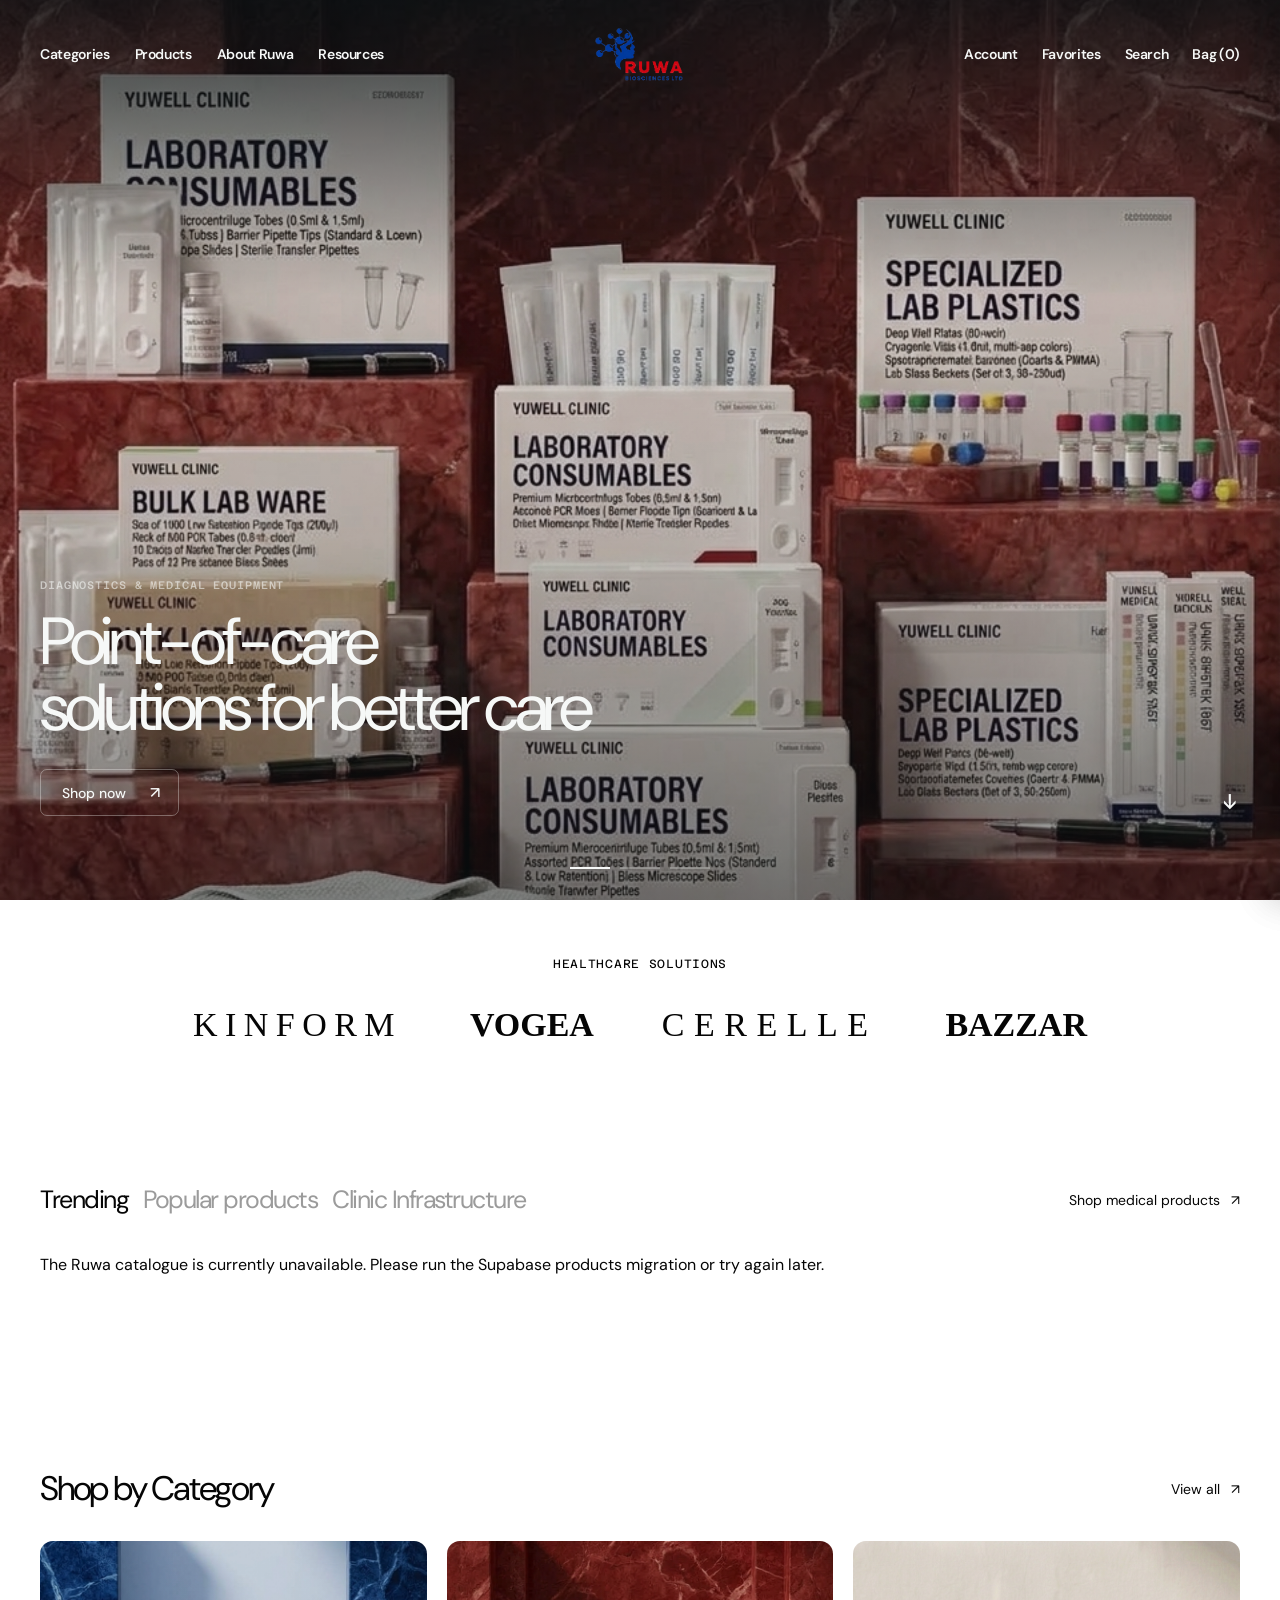
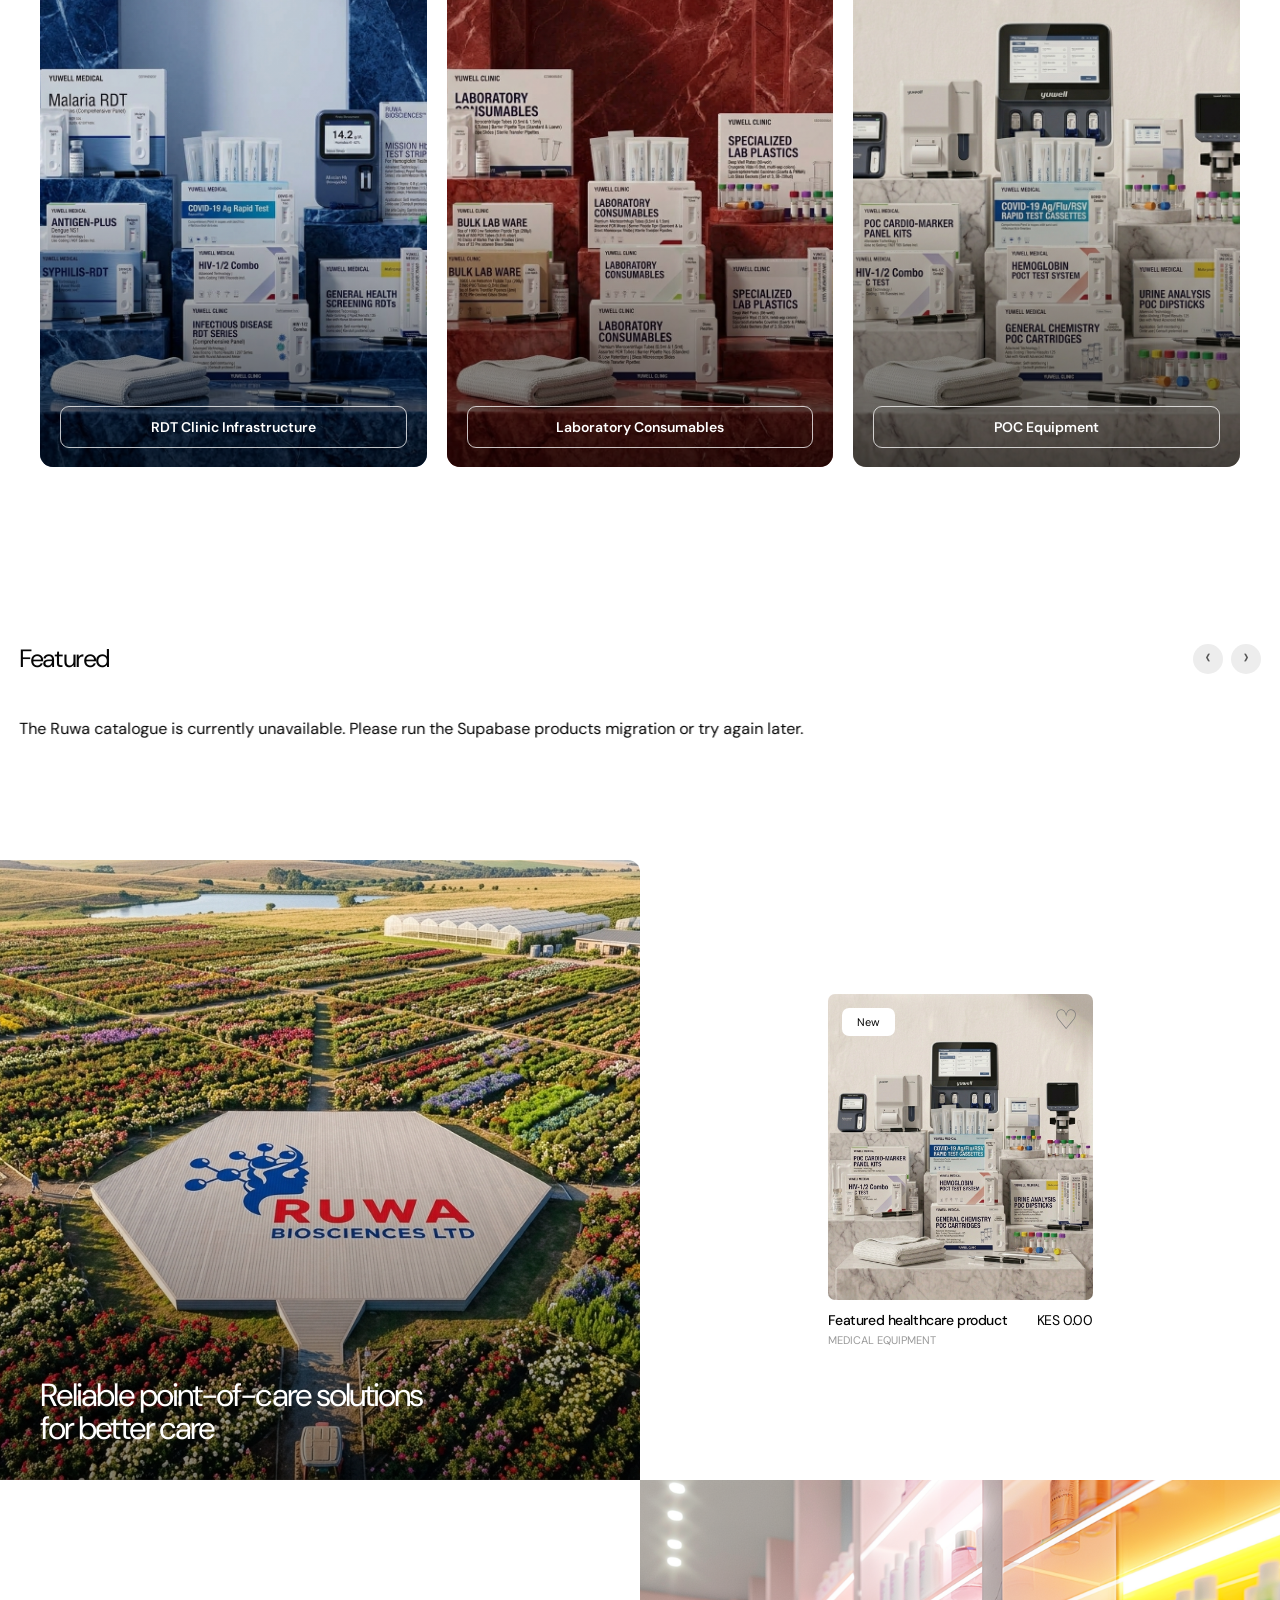
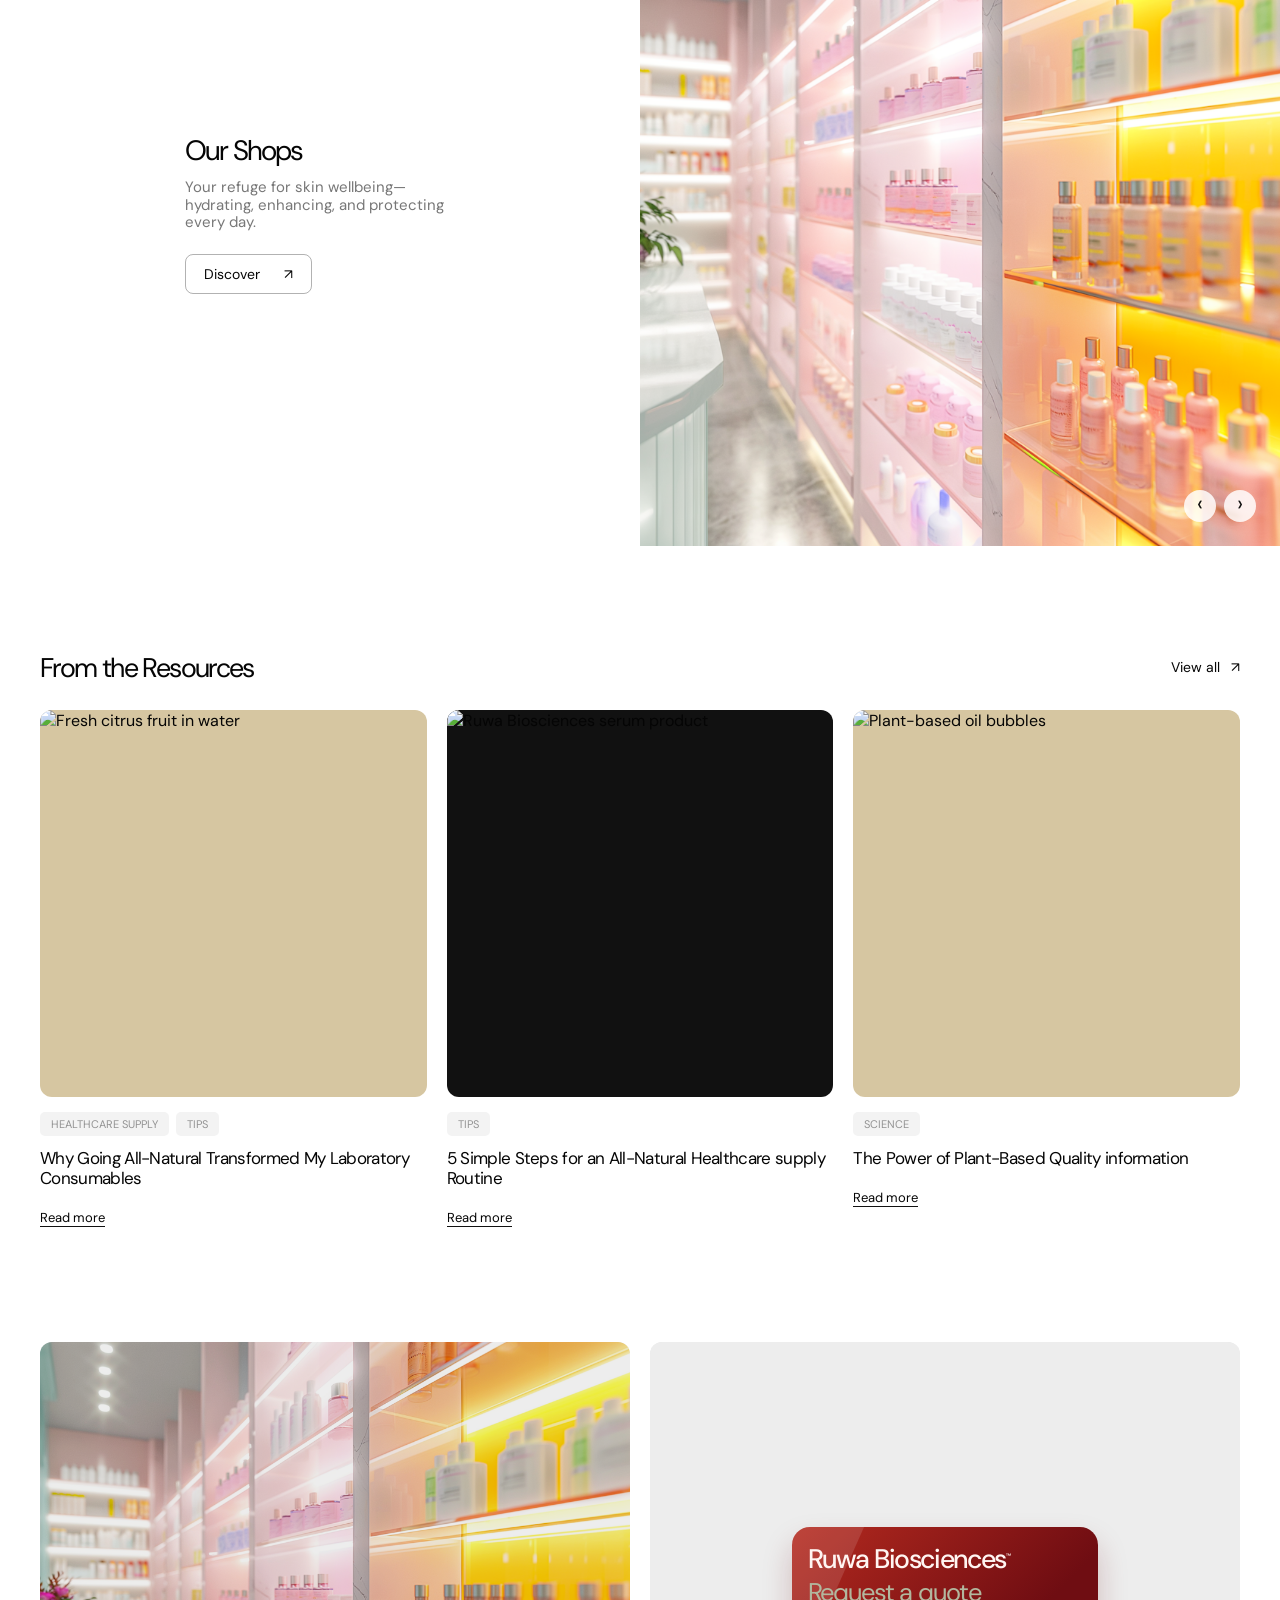
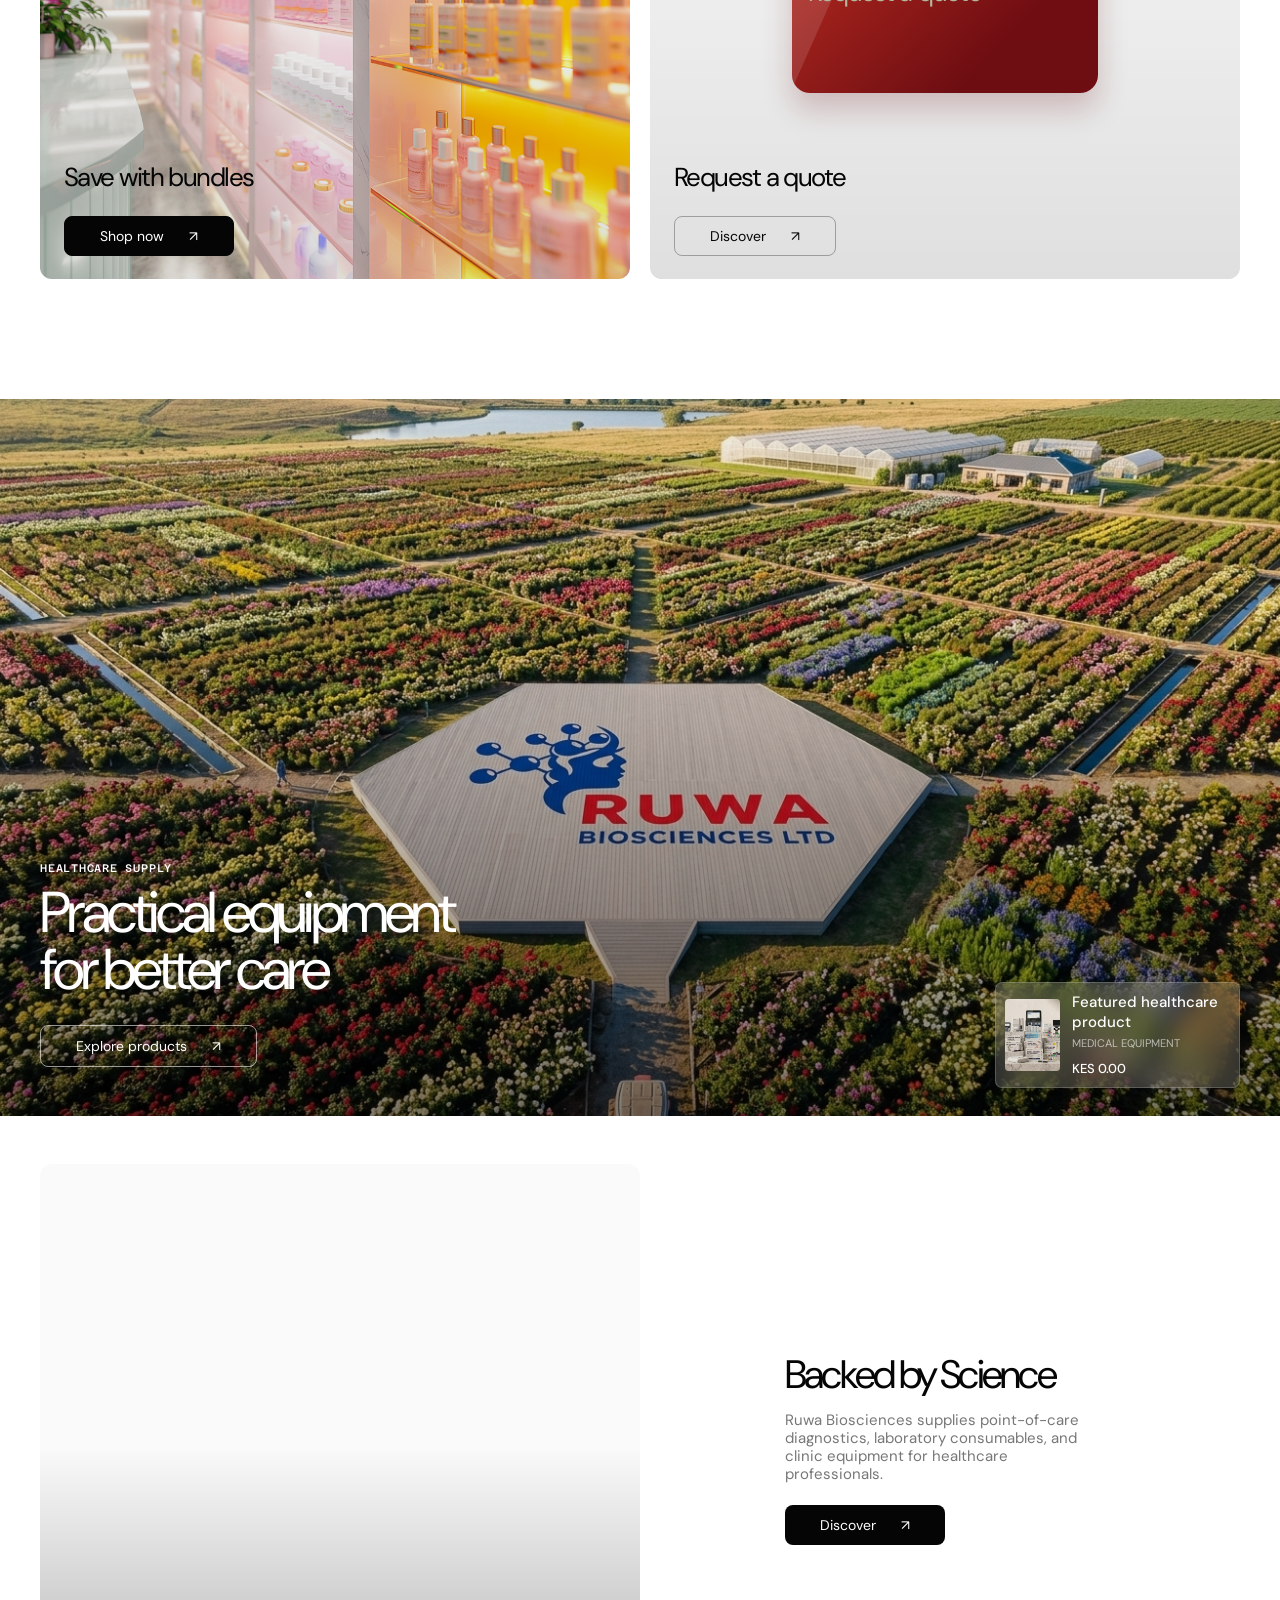
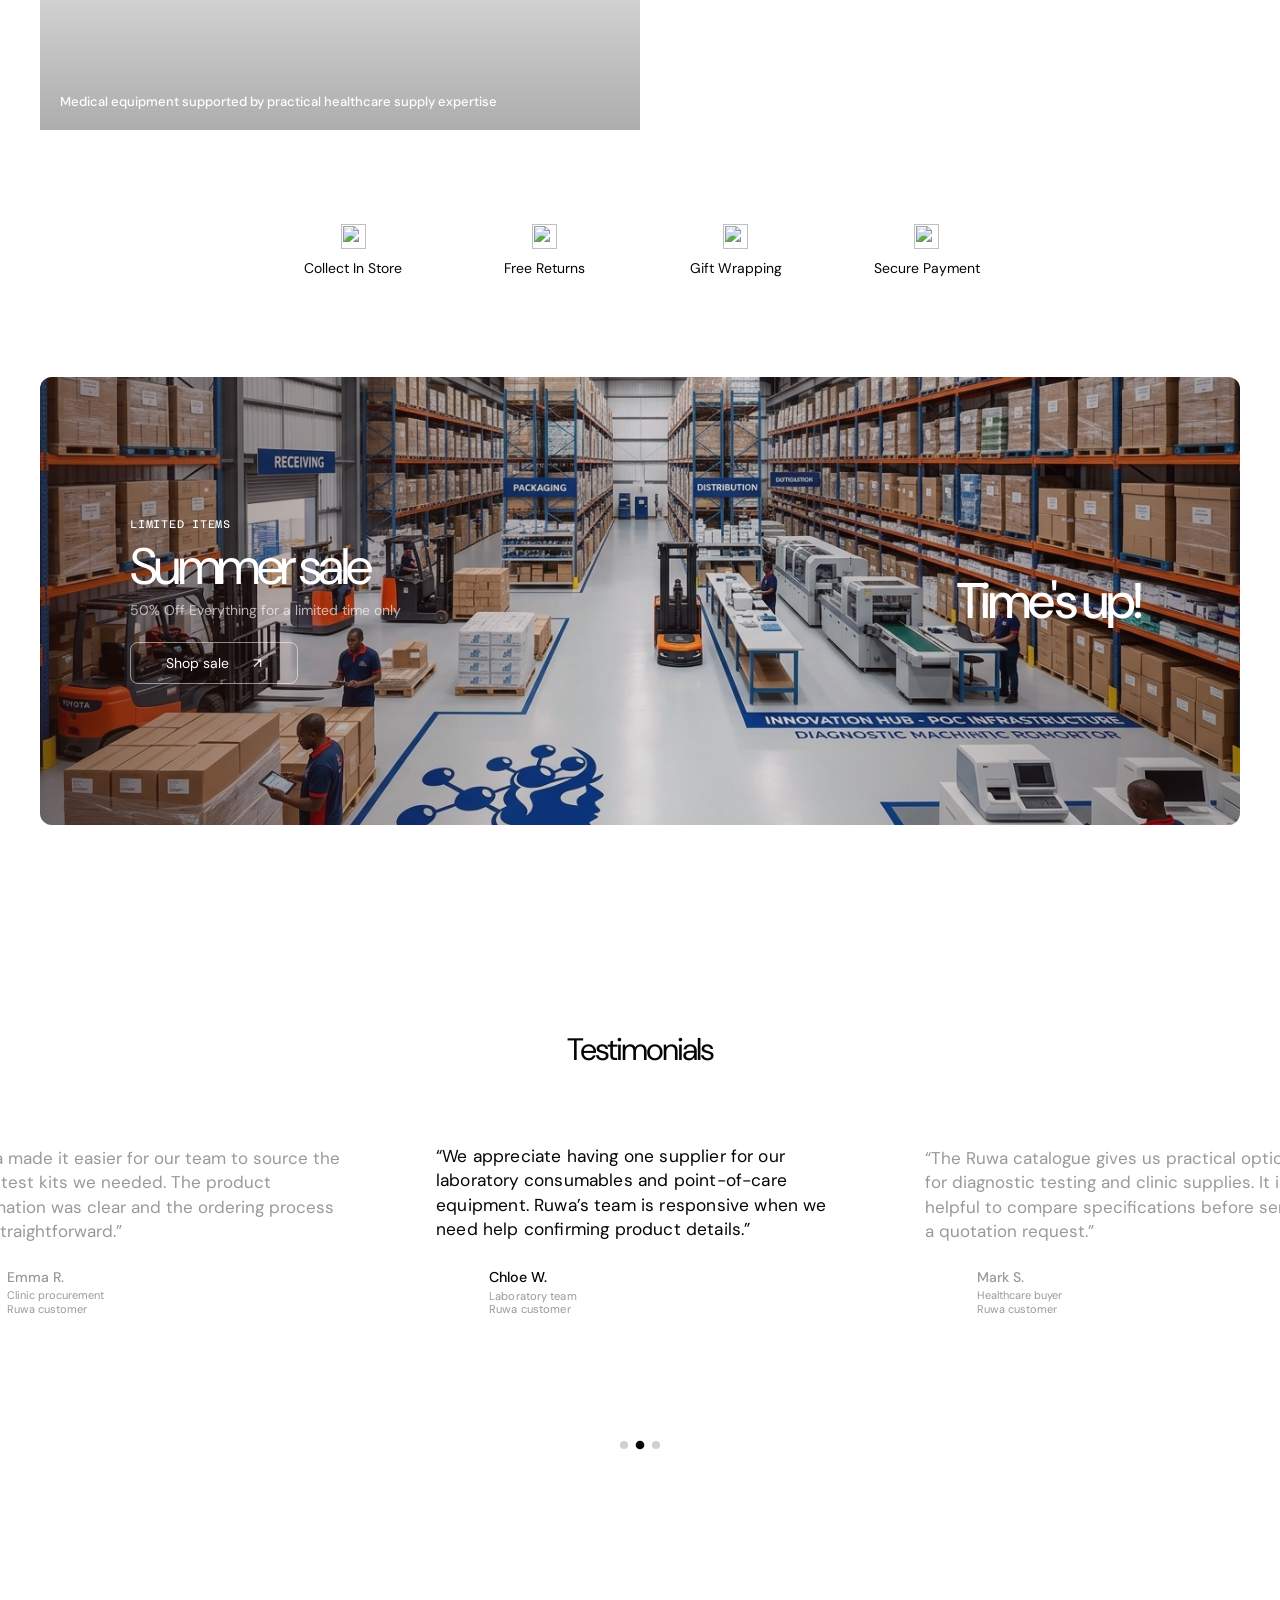
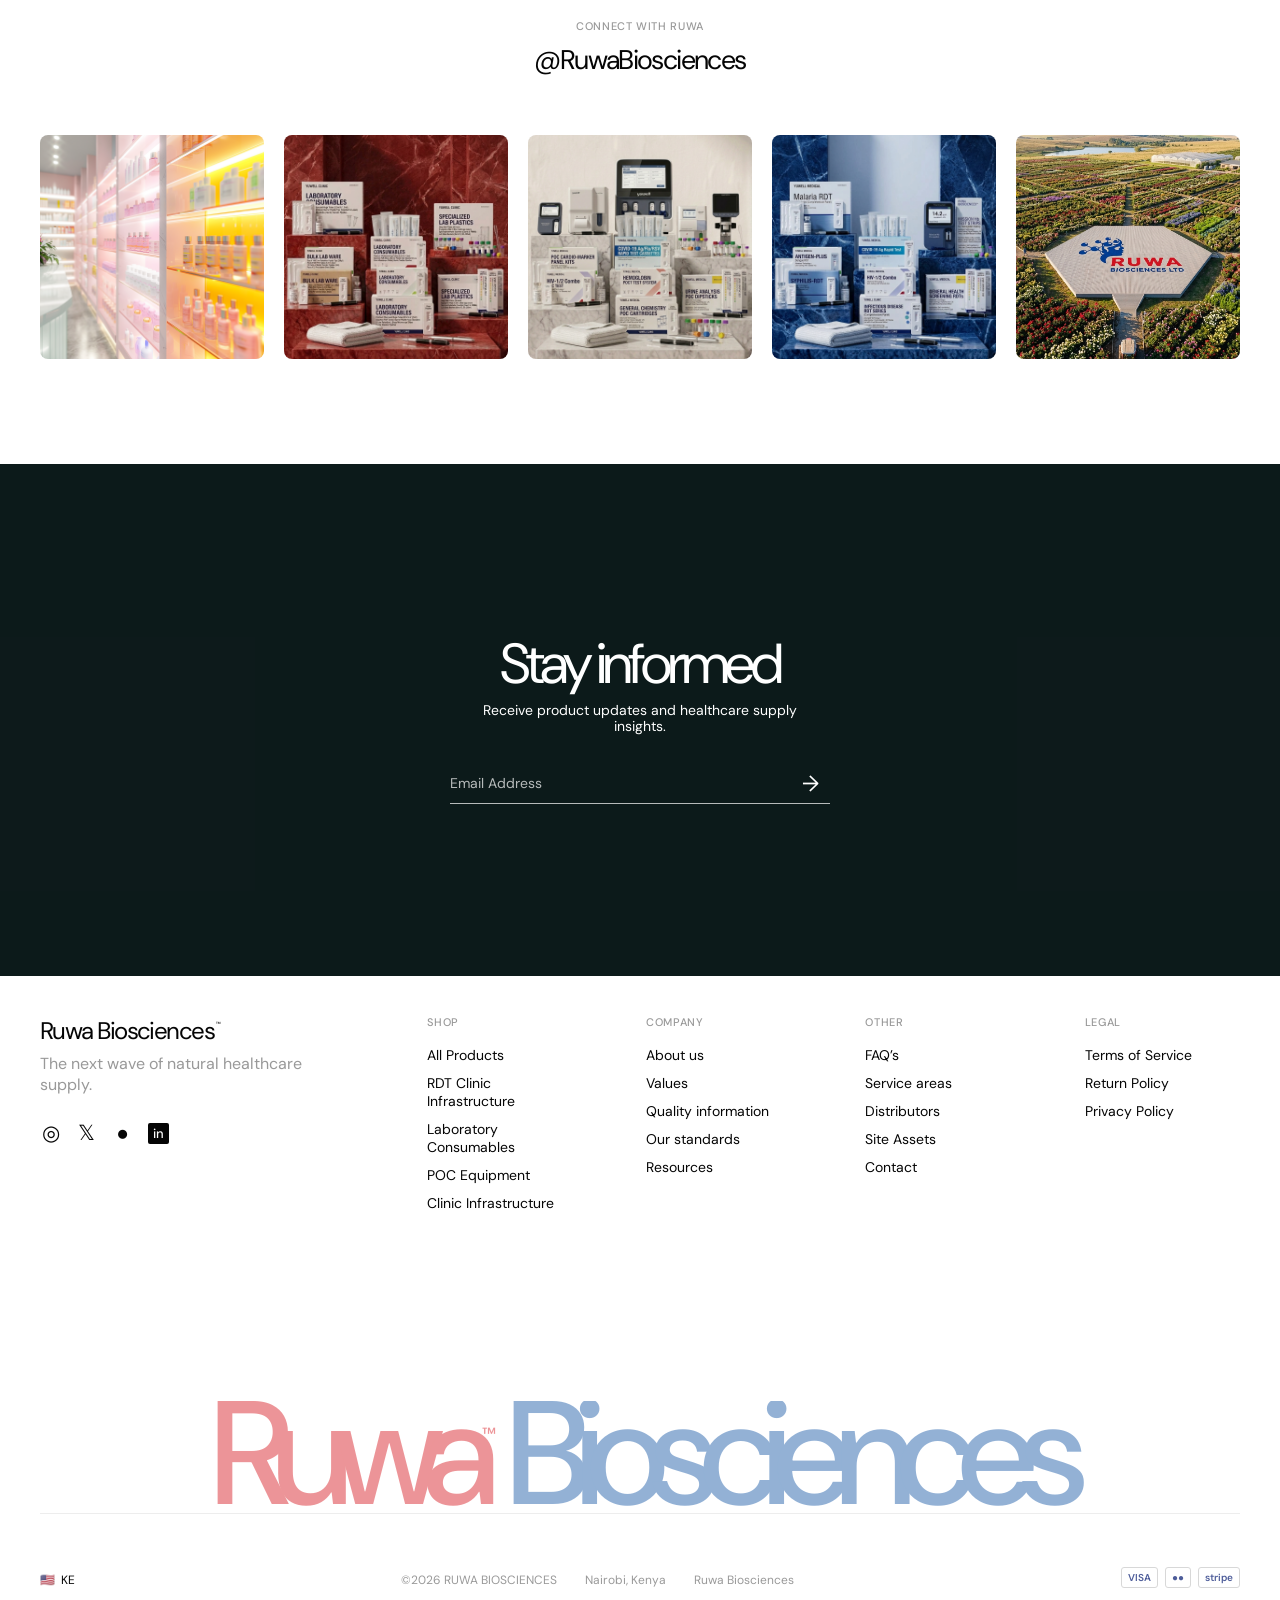
==== commit e3ccc804: "Rebrand Ruwa Biosciences storefront" ====
--- a/index.html
+++ b/index.html
@@ -3,6 +3,7 @@
   <head>
     <meta charset="UTF-8" />
     <meta name="viewport" content="width=device-width, initial-scale=1.0" />
+    <script>document.documentElement.classList.add('ruwa-data-pending');</script>
     <meta name="description" content="All Natural body care — simple, effective, and made for everyday rituals." />
     <title>All Natural — Body Lotion</title>
     <link rel="preconnect" href="https://fonts.googleapis.com" />
@@ -17,8 +18,8 @@
         <div class="hero__media" aria-hidden="true">
           <video
             class="hero__video"
-            src="https://framerusercontent.com/assets/ka2ubCBKoIJF1v0vkupWpgSw1c.mp4"
-            poster="https://framerusercontent.com/images/QHePlVBtjDPN3uX14Q2GLZhDM.jpg"
+            src="assets/Hero%20video/Vacutainer_tubes_falling_through%E2%80%A6_20260924114933.mp4"
+            poster="assets/categories/Laboratory%20consumables.jpg"
             autoplay
             muted
             loop
@@ -162,16 +163,16 @@
         </div>
         <div class="category-grid">
           <a class="category-card" href="#body">
-            <img src="https://framerusercontent.com/images/FMSlLkSksHJIXau0oE8XqJQc0.jpg" alt="Body care" loading="lazy" />
-            <span>Body</span>
+            <img src="assets/categories/RDT%20clinic%20infrasctrructures.jpg" alt="Rapid diagnostic test kits and clinic infrastructure" loading="lazy" />
+            <span>RDT Kits</span>
           </a>
           <a class="category-card" href="#skin">
-            <video src="https://framerusercontent.com/assets/AT0lrnKxjJyn59gq5hmslHoJzIk.mp4" autoplay loop muted playsinline preload="metadata" aria-label="Skin care texture"></video>
-            <span>Skin</span>
+            <img src="assets/categories/Laboratory%20consumables.jpg" alt="Laboratory consumables and blood collection supplies" loading="lazy" />
+            <span>Laboratory Consumables</span>
           </a>
           <a class="category-card" href="#hair">
-            <img src="https://framerusercontent.com/images/ISzRY509rGdiVqHU8xK0JXMoYk.jpg" alt="Hair care" loading="lazy" />
-            <span>Hair</span>
+            <img src="assets/categories/POC.jpg" alt="Point-of-care diagnostic equipment" loading="lazy" />
+            <span>POC Equipment</span>
           </a>
         </div>
       </section>
@@ -214,20 +215,20 @@
         </div>
       </section>
 
-      <section class="product-feature" aria-label="Featured Hair Oil product">
+      <section class="product-feature" aria-label="Featured Ruwa healthcare product">
         <div class="product-feature__image">
-          <img src="https://framerusercontent.com/images/WixcQqPKiSA6cjz3d4xIU6eDM.jpg" alt="Applying natural skincare oil" loading="lazy" />
+          <img src="assets/shop%20healthcare%20supply/Gemini_Generated_Image_zgkcbazgkcbazgkc.jpg" alt="Ruwa Biosciences healthcare supply and point-of-care equipment" loading="lazy" />
           <div class="product-feature__veil"></div>
-          <p>Advanced natural formulations<br />for all skin types</p>
+          <p>Reliable point-of-care solutions<br />for better care</p>
         </div>
         <div class="product-feature__product">
-          <article class="feature-product-card">
-            <a class="feature-product-image" href="#hair-oil">
+          <article class="feature-product-card" data-db-feature-product>
+            <a class="feature-product-image" href="#products">
               <span class="feature-product-badge">New</span>
-              <img src="https://framerusercontent.com/images/STJc5naSqcZ3mkXNvWbqyjqlDHg.jpg" alt="Hair Oil bottle and box" loading="lazy" />
+              <img src="assets/categories/POC.jpg" alt="Ruwa point-of-care medical product" loading="lazy" />
               <button class="favorite-button" type="button" aria-label="Add Hair Oil to favorites">♡</button>
             </a>
-            <div class="feature-product-info"><div><h3>Hair Oil</h3><p>Hair</p></div><strong>$49.00</strong></div>
+            <div class="feature-product-info"><div><h3>Featured healthcare product</h3><p>Medical equipment</p></div><strong>KES 0.00</strong></div>
           </article>
         </div>
       </section>
@@ -241,8 +242,8 @@
           </div>
         </div>
         <div class="shops-carousel" data-shops-carousel aria-label="Our shop locations">
-          <div class="shops-slide is-active"><img src="https://framerusercontent.com/images/FdKh9l7BHdAPgiz7rrd7JktSFUg.jpg" alt="All Natural shop interior" loading="lazy" /></div>
-          <div class="shops-slide"><img src="https://framerusercontent.com/images/6PcqKz3aspodifgLIe3k5jGRdDY.jpg" alt="All Natural shop display" loading="lazy" /></div>
+          <div class="shops-slide is-active"><img src="assets/Medical%20shop/medical-shop.png" alt="Ruwa Biosciences medical shop" loading="lazy" /></div>
+          <div class="shops-slide"><img src="assets/Medical%20shop/medical-shop.png" alt="Ruwa Biosciences medical equipment display" loading="lazy" /></div>
           <div class="shops-carousel-controls">
             <button type="button" data-shop-prev aria-label="Previous shop image">‹</button>
             <button type="button" data-shop-next aria-label="Next shop image">›</button>
@@ -277,53 +278,53 @@
         </div>
       </section>
 
-      <section class="large-cards-section" aria-label="Shop bundles and gift cards">
+      <section class="large-cards-section" aria-label="Ruwa healthcare supply options">
         <div class="large-cards-grid">
           <a class="large-card" href="#kits">
             <div class="large-card__media large-card__media--bundles">
-              <img src="https://framerusercontent.com/images/tuQYhg1jfjMTQ4Baswx5DJGLI.jpg" alt="All Natural product bundle" loading="lazy" />
+              <img src="assets/save%20with%20bundles/medical-shop.png" alt="Ruwa healthcare supply bundle" loading="lazy" />
             </div>
             <div class="large-card__details">
               <h2>Save with bundles</h2>
               <span class="large-card__button">Shop now <span aria-hidden="true">↗</span></span>
             </div>
           </a>
-          <a class="large-card" href="#gift-card">
+          <a class="large-card" href="contact.html">
             <div class="large-card__media large-card__media--gift">
-              <div class="gift-card-art"><strong>All Natural<sup>™</sup></strong><span>Gift Card</span></div>
+              <div class="gift-card-art"><strong>Ruwa Biosciences<sup>™</sup></strong><span>Request a quote</span></div>
             </div>
             <div class="large-card__details">
-              <h2>Gift Cards</h2>
+              <h2>Request a quote</h2>
               <span class="large-card__button">Discover <span aria-hidden="true">↗</span></span>
             </div>
           </a>
         </div>
       </section>
 
-      <section id="full-bleed" class="full-bleed-section" aria-label="Featured skin care">
-        <img class="full-bleed__background" src="https://framerusercontent.com/images/ehCulY6fizrOxC2djkU6RqXY4.jpg" alt="Natural water surface" loading="lazy" />
+      <section id="full-bleed" class="full-bleed-section" aria-label="Featured Ruwa healthcare supply">
+        <img class="full-bleed__background" src="assets/shop%20healthcare%20supply/Gemini_Generated_Image_zgkcbazgkcbazgkc.jpg" alt="Ruwa healthcare supply equipment" loading="lazy" />
         <div class="full-bleed__overlay"></div>
         <div class="full-bleed__cta">
-          <p>Shop skin care</p>
-          <h2>Elevate your skin<br />care the natural way</h2>
-          <a class="full-bleed__button" href="#skin">Discover <span aria-hidden="true">↗</span></a>
-        </div>
-        <a class="mini-product" href="#products">
-          <div class="mini-product__image"><img src="https://framerusercontent.com/images/STJc5naSqcZ3mkXNvWbqyjqlDHg.jpg" alt="Featured skin care product" loading="lazy" /></div>
-          <div class="mini-product__details"><h3>Body Care</h3><p>Skin</p><strong>$49.00</strong></div>
+          <p>Healthcare supply</p>
+          <h2>Practical equipment<br />for better care</h2>
+          <a class="full-bleed__button" href="products.html">Explore products <span aria-hidden="true">↗</span></a>
+        </div>
+        <a class="mini-product" data-db-mini-feature href="products.html">
+          <div class="mini-product__image"><img src="assets/categories/POC.jpg" alt="Featured Ruwa healthcare product" loading="lazy" /></div>
+          <div class="mini-product__details"><h3>Featured healthcare product</h3><p>Medical equipment</p><strong>KES 0.00</strong></div>
         </a>
       </section>
 
       <section id="section-info" class="science-section" aria-labelledby="science-heading">
         <div class="science-image">
-          <img src="https://framerusercontent.com/images/vDY5t3Si0AYK5GTNIe0Y1Dc5jLg.jpg" alt="Natural compound being tested in a laboratory" loading="lazy" />
+          <video class="science-background-video" src="assets/Baked%20by%20science/Medical_suction_machine_moving_up_20260924114249.mp4" autoplay muted loop playsinline preload="metadata" aria-label="Medical suction equipment demonstration"></video>
           <div class="science-image__overlay"></div>
-          <p>Sophisticated natural compounds for all skin conditions</p>
+          <p>Medical equipment supported by practical healthcare supply expertise</p>
         </div>
         <div class="science-content">
           <div>
             <h2 id="science-heading">Backed by Science</h2>
-            <p>All Natural stands out with a unique blend of qualities, making us a trusted and sought-after supplement brand.</p>
+            <p>Ruwa Biosciences supplies point-of-care diagnostics, laboratory consumables, and clinic equipment for healthcare professionals.</p>
             <a class="dark-button" href="#brand">Discover <span aria-hidden="true">↗</span></a>
           </div>
         </div>
@@ -340,7 +341,7 @@
 
       <section class="countdown-section" aria-labelledby="sale-heading">
         <div class="countdown-background">
-          <img src="https://framerusercontent.com/images/6BMg6Vp4t700iCBJnBGSesbQ9s.jpg" alt="Summer sale products" loading="lazy" />
+          <img src="assets/summersale/Gemini_Generated_Image_83ffx883ffx883ff.jpg" alt="Ruwa medical equipment promotion" loading="lazy" />
           <div class="countdown-overlay"></div>
           <div class="countdown-content">
             <div class="countdown-details">
@@ -359,16 +360,16 @@
         <div class="testimonial-viewport">
           <div class="testimonial-track" data-testimonial-track>
             <article class="testimonial-card">
-              <p class="testimonial-quote">“This eye repair cream is a game-changer. My eye area looks brighter and feels so much more hydrated. I’ve seen a real reduction in puffiness and fine lines.”</p>
-              <div class="testimonial-meta"><span class="testimonial-avatar testimonial-avatar--cream"></span><span><strong>Emma R.</strong><small>Eye Repair<br />View product</small></span></div>
+              <p class="testimonial-quote">“Ruwa made it easier for our team to source the rapid test kits we needed. The product information was clear and the ordering process was straightforward.”</p>
+              <div class="testimonial-meta"><span class="testimonial-avatar testimonial-avatar--cream"></span><span><strong>Emma R.</strong><small>Clinic procurement<br />Ruwa customer</small></span></div>
             </article>
             <article class="testimonial-card is-current">
-              <p class="testimonial-quote">“This body wash has completely transformed my shower routine. It lathers beautifully, smells divine, and leaves my skin feeling silky smooth without any residue. I love that it’s all-natural and vegan. Definitely a staple in my self-care kit!”</p>
-              <div class="testimonial-meta"><span class="testimonial-avatar testimonial-avatar--wash"></span><span><strong>Chloe W.</strong><small>Body Wash<br />View product</small></span></div>
+              <p class="testimonial-quote">“We appreciate having one supplier for our laboratory consumables and point-of-care equipment. Ruwa’s team is responsive when we need help confirming product details.”</p>
+              <div class="testimonial-meta"><span class="testimonial-avatar testimonial-avatar--wash"></span><span><strong>Chloe W.</strong><small>Laboratory team<br />Ruwa customer</small></span></div>
             </article>
             <article class="testimonial-card">
-              <p class="testimonial-quote">“This hair serum brought my dry, frizzy hair back to life. It’s lightweight, non-greasy, and adds a healthy shine. I’ve noticed less breakage and more softness after just a week of use.”</p>
-              <div class="testimonial-meta"><span class="testimonial-avatar testimonial-avatar--serum"></span><span><strong>Mark S.</strong><small>Hair Serum<br />View product</small></span></div>
+              <p class="testimonial-quote">“The Ruwa catalogue gives us practical options for diagnostic testing and clinic supplies. It is helpful to compare specifications before sending a quotation request.”</p>
+              <div class="testimonial-meta"><span class="testimonial-avatar testimonial-avatar--serum"></span><span><strong>Mark S.</strong><small>Healthcare buyer<br />Ruwa customer</small></span></div>
             </article>
           </div>
         </div>
@@ -394,7 +395,7 @@
       </section>
 
       <section class="newsletter-section" aria-labelledby="newsletter-heading">
-        <img class="newsletter-background" src="https://framerusercontent.com/images/kx3HArMnJGgPwHoxnFmoTAF30.png?scale-down-to=2048" alt="Natural skincare editorial portrait" loading="lazy" />
+        <video class="newsletter-background" data-stay-informed-video autoplay muted loop playsinline preload="metadata" aria-label="Ruwa healthcare testing equipment"></video>
         <div class="newsletter-overlay"></div>
         <div class="newsletter-content">
           <h2 id="newsletter-heading">Stay in the loop</h2>
--- a/styles.css
+++ b/styles.css
@@ -194,7 +194,7 @@
 .about-story { display: grid; grid-template-columns: minmax(180px, .7fr) minmax(280px, 1.3fr); gap: 40px; padding: 125px 40px 145px; }
 .about-story h2 { max-width: 680px; margin: 0; font-size: clamp(30px, 4vw, 54px); font-weight: 400; line-height: 1; letter-spacing: -.06em; }
 .about-story > p:last-child { max-width: 360px; margin: 70px 0 0; color: #777; font-size: 16px; line-height: 1.35; }
-@media (max-width: 780px) {
+@media (max-width: 800px) {
   .about-page .site-header { position: fixed; }
   .about-intro { padding: 180px 22px 42px; }
   .about-intro h1 { font-size: 37px; }
@@ -269,6 +269,7 @@
 html { scroll-behavior: smooth; }
 body { margin: 0; min-width: 320px; background: var(--page); }
 a { color: inherit; text-decoration: none; }
+html.ruwa-data-pending [data-catalog-grid], html.ruwa-data-pending [data-product-grid], html.ruwa-data-pending [data-featured-track], html.ruwa-data-pending .recommendations-grid, html.ruwa-data-pending .product-detail, html.ruwa-data-pending [data-db-feature-product], html.ruwa-data-pending [data-db-mini-feature] { visibility: hidden; }
 button { color: inherit; font: inherit; }
 
 .hero {
@@ -346,6 +347,8 @@
 .site-nav { display: flex; align-items: center; gap: 25px; font-size: 14px; font-weight: 600; letter-spacing: -.025em; }
 .site-nav a, .brand { transition: opacity .2s ease; }
 .site-nav a:hover, .brand:hover { opacity: .66; }
+.site-header .brand { font-size: 0; line-height: 0; }
+.site-header .brand-logo { display: block; width: 104px; height: auto; }
 .nav-item { display: flex; align-items: center; height: 24px; line-height: 1; }
 .nav-trigger { position: relative; }
 .nav-trigger::after { position: absolute; right: 0; bottom: -7px; left: 0; height: 1px; background: currentColor; content: ""; opacity: 0; transform: scaleX(0); transition: opacity .2s, transform .2s; }
@@ -360,6 +363,7 @@
 .mega-panel { display: none; padding: 29px 40px 26px; }
 .mega-panel.is-open { display: flex; gap: 40px; }
 .mega-panels.is-open { opacity: 1; visibility: visible; pointer-events: auto; transform: translateY(0); }
+.mobile-menu-backdrop, .mobile-menu { display: none; }
 .panel-cards { display: grid; gap: 20px; flex: 1; }
 .panel-cards--four { grid-template-columns: repeat(4, minmax(0, 1fr)); }
 .panel-cards--two { grid-template-columns: repeat(2, minmax(0, 1fr)); width: 50%; }
@@ -453,20 +457,23 @@
 .favorites-page > main { padding-top: 66px; }
 .products-header .site-nav a:hover, .products-header .brand:hover { opacity: .6; }
 .products-header .is-current { border-bottom: 1px solid currentColor; padding-bottom: 6px; }
-.shop-all-section { display: flex; min-height: min(42vw, 560px); background: #fff; }
+.shop-all-section { display: flex; height: min(30vw, 400px); min-height: 0; background: #fff; }
 .shop-all-copy, .shop-all-image { position: relative; flex: 1 1 50%; min-width: 0; }
 .shop-all-copy { display: flex; align-items: center; justify-content: center; padding: 40px; }
 .shop-all-copy > div { width: min(100%, 340px); }
 .shop-all-copy h1 { margin: 0 0 15px; color: #050505; font-size: clamp(44px, 5vw, 72px); font-weight: 400; letter-spacing: -.075em; line-height: .96; }
 .shop-all-copy p { max-width: 320px; margin: 0; color: #757575; font-size: 16px; line-height: 1.25; }
-.shop-all-image { min-height: 458px; overflow: hidden; }
+.shop-all-image { height: 100%; min-height: 0; overflow: hidden; }
 .shop-all-image img { display: block; width: 100%; height: 100%; object-fit: cover; object-position: center; transition: transform .8s cubic-bezier(.16,1,.3,1); }
 .shop-all-image:hover img { transform: scale(1.025); }
 .products-listing { display: flex; align-items: flex-start; min-height: 0; overflow: visible; border-top: 1px solid #f0f0f0; background: #fff; }
 .products-filters { position: sticky; top: 0; align-self: flex-start; flex: 0 0 250px; min-height: 0; height: auto; max-height: 100vh; overflow-y: auto; overscroll-behavior: contain; padding: 20px 20px 40px 40px; scrollbar-width: none; }
 .products-filters::-webkit-scrollbar, .products-panel::-webkit-scrollbar { display: none; }
 .filter-heading { display: flex; align-items: center; justify-content: space-between; padding-bottom: 17px; border-bottom: 1px solid #ddd; font-size: 16px; }
+.filter-toggle { display: flex; align-items: center; justify-content: space-between; flex: 1; padding: 0; border: 0; color: inherit; background: transparent; font: inherit; text-align: left; }
+.filter-toggle > span:last-child { display: none; }
 .filter-heading button { border: 0; color: #999; background: transparent; font-size: 11px; cursor: pointer; }
+.filter-heading .filter-toggle { color: inherit; font-size: 16px; }
 .filter-group { padding: 12px 0 18px; border-bottom: 1px solid #ddd; }
 .filter-group__title { display: flex; justify-content: space-between; width: 100%; padding: 0 0 12px; border: 0; background: transparent; font-size: 16px; text-align: left; cursor: pointer; }
 .filter-group__title span { font-size: 14px; }
@@ -488,7 +495,7 @@
 .catalog-info { display: flex; justify-content: space-between; gap: 10px; padding-top: 10px; }
 .catalog-info h2, .catalog-info p, .catalog-info strong { margin: 0; }
 .catalog-info h2, .catalog-info strong { font-size: 14px; font-weight: 500; letter-spacing: -.03em; }
-.catalog-info p { margin-top: 3px; color: #999; font-size: 11px; text-transform: uppercase; }
+.catalog-info p { display: block; max-width: 180px; margin-top: 3px; overflow: hidden; color: #999; font-size: 11px; text-overflow: ellipsis; text-transform: uppercase; white-space: nowrap; }
 .catalog-info strong { white-space: nowrap; font-weight: 400; }
 .catalog-info del { margin-right: 4px; color: #999; }
 .favorites-section { padding: 48px 40px 120px; background: #fff; }
@@ -569,16 +576,29 @@
   .products-header .site-nav--left { display: none; }
   .products-header .brand--desktop { display: block; margin: 0 auto; }
   .products-header .site-nav--right { display: none; }
-  .shop-all-section { display: block; }
-  .shop-all-copy { min-height: 270px; padding: 58px 22px 48px; justify-content: flex-start; }
+  .shop-all-section { display: block; height: auto; }
+  .shop-all-copy { min-height: 190px; padding: 38px 22px 30px; justify-content: flex-start; }
   .shop-all-copy h1 { font-size: 52px; }
-  .shop-all-image { min-height: 100vw; }
+  .shop-all-image { height: 64vw; min-height: 0; }
   .products-listing { display: block; height: auto; min-height: 0; overflow: visible; }
   .products-filters { position: relative; width: 100%; height: auto; max-height: 245px; padding: 18px 22px; overflow-y: auto; border-bottom: 1px solid #eee; }
+  .products-filters:not(.is-open) { max-height: 78px; overflow: hidden; }
+  .products-filters:not(.is-open) .filter-group { display: none; }
+  .products-filters.is-open { max-height: min(70vh, 560px); overflow-y: auto; }
+  .filter-toggle { cursor: pointer; }
+  .filter-toggle > span:last-child { display: inline-block; margin-left: auto; font-size: 18px; line-height: 1; transform: rotate(0deg); }
+  .products-filters.is-open .filter-toggle > span:last-child { transform: rotate(180deg); }
   .products-panel { height: auto; padding: 18px 22px 50px; overflow: visible; }
   .products-toolbar { justify-content: space-between; }
   .products-toolbar > span { display: block; }
   .catalog-grid { grid-template-columns: repeat(2, minmax(0, 1fr)); gap: 28px 12px; }
+  .products-header .brand--desktop { display: none; }
+  .products-header .brand--mobile { display: block; }
+  .products-header .site-nav--right { display: flex; }
+  .catalog-info { display: grid; grid-template-columns: minmax(0, 1fr) auto; align-items: start; gap: 4px 6px; }
+  .catalog-info h2 { min-width: 0; overflow: hidden; display: -webkit-box; -webkit-box-orient: vertical; -webkit-line-clamp: 2; line-height: 1.15; }
+  .catalog-info strong { max-width: 100%; overflow: hidden; font-size: 12px; text-overflow: ellipsis; }
+  .catalog-info p { grid-column: 1 / -1; max-width: 100%; }
 }
 
 .category-section { padding: 75px 40px 112px; background: #fff; color: #050505; }
@@ -677,7 +697,7 @@
 .large-card__media--bundles img { display: block; width: 100%; height: 100%; object-fit: cover; mix-blend-mode: multiply; transition: transform .7s cubic-bezier(.16,1,.3,1); }
 .large-card:hover .large-card__media--bundles img { transform: scale(1.045); }
 .large-card__media--gift { display: grid; place-items: center; background: #ededed; }
-.gift-card-art { position: relative; width: 52%; aspect-ratio: 1.85; overflow: hidden; padding: 14px 16px; border-radius: 18px; color: #f4f2df; background: linear-gradient(135deg, #4a5b18, #263208 70%); box-shadow: 0 16px 30px rgba(0,0,0,.12); animation: giftFloat 5s ease-in-out infinite; }
+.gift-card-art { position: relative; width: 52%; aspect-ratio: 1.85; overflow: hidden; padding: 14px 16px; border-radius: 18px; color: #fff5f2; background: linear-gradient(135deg, #b52a1f, #6f0d12 70%); box-shadow: 0 16px 30px rgba(111,13,18,.22); animation: giftFloat 5s ease-in-out infinite; transform-origin: center; }
 .gift-card-art::after { position: absolute; top: -40%; left: -25%; width: 35%; height: 180%; background: rgba(255,255,255,.12); content: ""; transform: rotate(24deg); animation: giftShine 5s ease-in-out infinite; }
 .gift-card-art strong, .gift-card-art span { position: relative; z-index: 1; display: block; letter-spacing: -.05em; }
 .gift-card-art strong { font-size: clamp(18px, 2.1vw, 30px); font-weight: 500; }
@@ -690,7 +710,7 @@
 .large-card:hover .large-card__button { transform: translateY(-2px); }
 .large-card__button span { transition: transform .2s; }
 .large-card:hover .large-card__button > span { transform: translate(2px, -2px); }
-@keyframes giftFloat { 0%, 100% { transform: translateY(0); } 50% { transform: translateY(-5px); } }
+@keyframes giftFloat { 0%, 100% { transform: translateY(0) rotate(-2deg); } 50% { transform: translateY(-8px) rotate(2deg); } }
 @keyframes giftShine { 0%, 40% { transform: translateX(-120%) rotate(24deg); } 72%, 100% { transform: translateX(370%) rotate(24deg); } }
 
 .full-bleed-section { position: relative; min-height: min(56vw, 760px); overflow: hidden; color: #fff; isolation: isolate; }
@@ -717,7 +737,7 @@
 .science-section { display: flex; align-items: stretch; min-height: min(48vw, 660px); padding: 48px 40px 0; background: #fff; color: #050505; }
 .science-image, .science-content { position: relative; flex: 1 1 50%; min-width: 0; }
 .science-image { display: flex; align-items: flex-end; overflow: hidden; border-radius: 12px 12px 0 0; isolation: isolate; }
-.science-image > img { position: absolute; z-index: -2; inset: 0; width: 100%; height: 100%; object-fit: cover; }
+.science-image > img, .science-image > video { position: absolute; z-index: -2; inset: 0; width: 100%; height: 100%; object-fit: cover; }
 .science-image__overlay { position: absolute; z-index: -1; inset: 0; background: linear-gradient(180deg, rgba(0,0,0,.02) 50%, rgba(0,0,0,.32) 100%); }
 .science-image p { margin: 0; padding: 0 20px 20px; color: #fff; font-size: 13px; font-weight: 500; }
 .science-content { display: flex; align-items: center; justify-content: center; padding: 40px; }
@@ -795,7 +815,7 @@
 .subscribe-form button:hover span { transform: translateX(5px); }
 .subscribe-success { color: #fff; font-size: 13px; }
 
-.site-footer { padding: 39px 40px 20px; background: #fff; color: #050505; }
+.site-footer { position: relative; overflow: hidden; padding: 39px 40px 20px; background: #fff; color: #050505; }
 .footer-main { display: flex; justify-content: space-between; gap: 80px; min-height: 370px; }
 .footer-brand { min-width: 260px; }
 .footer-logo { display: inline-block; font-size: 24px; letter-spacing: -.065em; }
@@ -815,14 +835,55 @@
 .footer-credit { display: flex; gap: 28px; }
 .footer-payments { display: flex; gap: 7px; align-items: center; }
 .footer-payments span { padding: 3px 6px; border: 1px solid #d8d8d8; border-radius: 3px; color: #4e5d9a; font-size: 10px; font-weight: 600; }
-
-@media (max-width: 780px) {
-  .site-header { display: flex; justify-content: space-between; padding: 20px 22px; }
+.footer-wordmark { display: block; width: 100%; margin: 16px 0 6px; overflow: hidden; color: #050505; font-size: clamp(68px, 11.5vw, 180px); font-weight: 500; letter-spacing: -.12em; line-height: .72; opacity: .46; text-align: center; white-space: nowrap; user-select: none; }
+.footer-wordmark__ruwa { color: #d71920; }
+.footer-wordmark__biosciences { color: #1557a6; }
+.footer-wordmark sup { position: relative; top: -.8em; margin-left: .08em; font-size: .12em; letter-spacing: 0; }
+
+@media (max-width: 800px) {
+  .site-header { display: flex; position: fixed; z-index: 110; justify-content: space-between; padding: 20px 22px; }
   .site-nav, .brand--desktop { display: none; }
   .brand--mobile, .menu-toggle { display: block; }
-  .brand--mobile { justify-self: initial; font-size: 21px; }
+  .menu-toggle { order: -1; }
+  .brand--mobile { position: absolute; left: 50%; transform: translateX(-50%); white-space: nowrap; }
+  .site-header .brand-logo { width: 94px; }
+  .site-header .site-nav--right { display: flex; gap: 10px; margin-left: auto; }
+  .site-header .site-nav--right a { display: block; font-size: 13px; }
+  .site-header .site-nav--right a:nth-child(-n+2) { display: none; }
+  .site-header .site-nav--right a[href="#search"] { position: relative; display: block; width: 18px; height: 22px; overflow: hidden; font-size: 0; }
+  .site-header .site-nav--right a[href="#search"]::before { position: absolute; top: 3px; left: 1px; width: 10px; height: 10px; border: 1.5px solid currentColor; border-radius: 50%; content: ""; }
+  .site-header .site-nav--right a[href="#search"]::after { position: absolute; top: 14px; left: 12px; width: 7px; height: 1.5px; background: currentColor; content: ""; transform: rotate(45deg); transform-origin: left center; }
+  .mobile-menu-backdrop { position: fixed; z-index: 100; inset: 0; display: block; background: rgba(15,18,18,.24); opacity: 0; visibility: hidden; pointer-events: none; transition: opacity .25s, visibility .25s; }
+  .mobile-menu-backdrop.is-open { opacity: 1; visibility: visible; pointer-events: auto; }
+  .mobile-menu { position: fixed; z-index: 105; inset: 0; display: flex; flex-direction: column; overflow-y: auto; color: #050505; background: #fff; opacity: 0; visibility: hidden; pointer-events: none; transform: translateX(-10px); transition: opacity .25s, transform .25s, visibility .25s; }
+  .mobile-menu.is-open { opacity: 1; visibility: visible; pointer-events: auto; transform: translateX(0); }
+  .mobile-menu-header { display: grid; grid-template-columns: 1fr auto 1fr; align-items: center; min-height: 70px; padding: 0 24px; border-bottom: 1px solid #eee; }
+  .mobile-menu-header button { justify-self: start; padding: 0; border: 0; background: transparent; font: inherit; cursor: pointer; }
+  .mobile-menu-header strong { font-size: 18px; font-weight: 500; letter-spacing: -.05em; }
+  .mobile-menu-header sup { position: relative; top: -.55em; font-size: 6px; }
+  .mobile-menu-primary { display: flex; flex-direction: column; gap: 18px; padding: 48px 24px 34px; }
+  .mobile-menu-primary button, .mobile-menu-primary a { display: flex; align-items: center; justify-content: space-between; padding: 0; border: 0; color: #050505; background: transparent; font: inherit; font-size: 24px; letter-spacing: -.05em; text-align: left; text-decoration: none; cursor: pointer; }
+  .mobile-menu-primary button span { font-size: 25px; font-weight: 300; }
+  .mobile-menu-secondary { display: grid; grid-template-columns: 1fr 1fr; gap: 12px 28px; margin-top: auto; padding: 30px 24px 36px; border-top: 1px solid #eee; }
+  .mobile-menu-secondary a { color: #050505; font-size: 14px; text-decoration: none; }
+  .mobile-menu-view { flex: 1; padding: 34px 24px 44px; }
+  .mobile-submenu-header { display: flex; align-items: center; gap: 12px; margin-bottom: 28px; }
+  .mobile-submenu-header button { padding: 0; border: 0; background: transparent; font-size: 30px; line-height: 1; cursor: pointer; }
+  .mobile-submenu-header strong { flex: 1; font-size: 22px; font-weight: 400; letter-spacing: -.05em; }
+  .mobile-submenu-header a { font-size: 13px; font-weight: 600; }
+  .mobile-submenu-content.mega-panel { display: block; padding: 0; }
+  .mobile-submenu-content .panel-cards--four, .mobile-submenu-content .panel-cards--two { display: grid; grid-template-columns: repeat(2, minmax(0, 1fr)); width: auto; gap: 12px; }
+  .mobile-submenu-content .panel-card { min-height: 158px; }
+  .mobile-submenu-content .product-menu-links { display: grid; gap: 26px; }
+  .mobile-submenu-content .product-menu-links > div { display: grid; gap: 11px; }
+  .mobile-submenu-content .product-menu-links small { color: #888; font-family: "Azeret Mono", monospace; font-size: 10px; text-transform: uppercase; }
+  .mobile-submenu-content .product-menu-links a, .mobile-submenu-content .panel-other a { font-size: 15px; }
+  .mobile-submenu-content .panel-other { display: grid; gap: 12px; width: auto; padding-top: 28px; }
   .menu-toggle { width: 34px; height: 30px; padding: 6px 0; border: 0; background: transparent; cursor: pointer; }
   .menu-toggle span { display: block; width: 100%; height: 1px; margin: 5px 0; background: currentColor; transition: transform .25s; }
+  .checkout-header { position: relative; display: flex; align-items: center; justify-content: center; padding: 20px 22px; }
+  .checkout-header .menu-toggle { position: absolute; left: 22px; display: block; }
+  .checkout-header .checkout-back, .checkout-header .checkout-secure { display: none; }
   .hero__content { padding: 0 22px 76px; }
   .hero__copy { max-width: calc(100% - 22px); }
   h1 { margin-bottom: 24px; font-size: clamp(38px, 11vw, 56px); }
@@ -911,6 +972,7 @@
   .footer-bottom { flex-direction: column; align-items: flex-start; gap: 22px; margin-top: 70px; }
   .footer-credit { flex-direction: column; gap: 6px; }
   .footer-payments { align-self: flex-end; }
+  .footer-wordmark { margin: 26px -22px 10px; width: calc(100% + 44px); font-size: 16vw; letter-spacing: -.12em; }
 }
 
 @media (prefers-reduced-motion: reduce) {
@@ -1004,8 +1066,10 @@
 
 @media (max-width: 800px) {
   .product-detail-header { padding: 20px 22px; }
-  .product-detail-header .site-nav--left, .product-detail-header .site-nav--right { display: none; }
-  .product-detail-header .brand--desktop { display: block; margin: 0 auto; }
+  .product-detail-header .site-nav--left { display: none; }
+  .product-detail-header .brand--desktop { display: none; }
+  .product-detail-header .brand--mobile { display: block; }
+  .product-detail-header .menu-toggle { display: block; }
   .product-detail { display: block; padding: 0 22px 90px; }
   .product-gallery { display: block; }
   .product-thumbs { position: static; flex-direction: row; gap: 8px; padding: 10px 0; overflow-x: auto; scrollbar-width: none; }
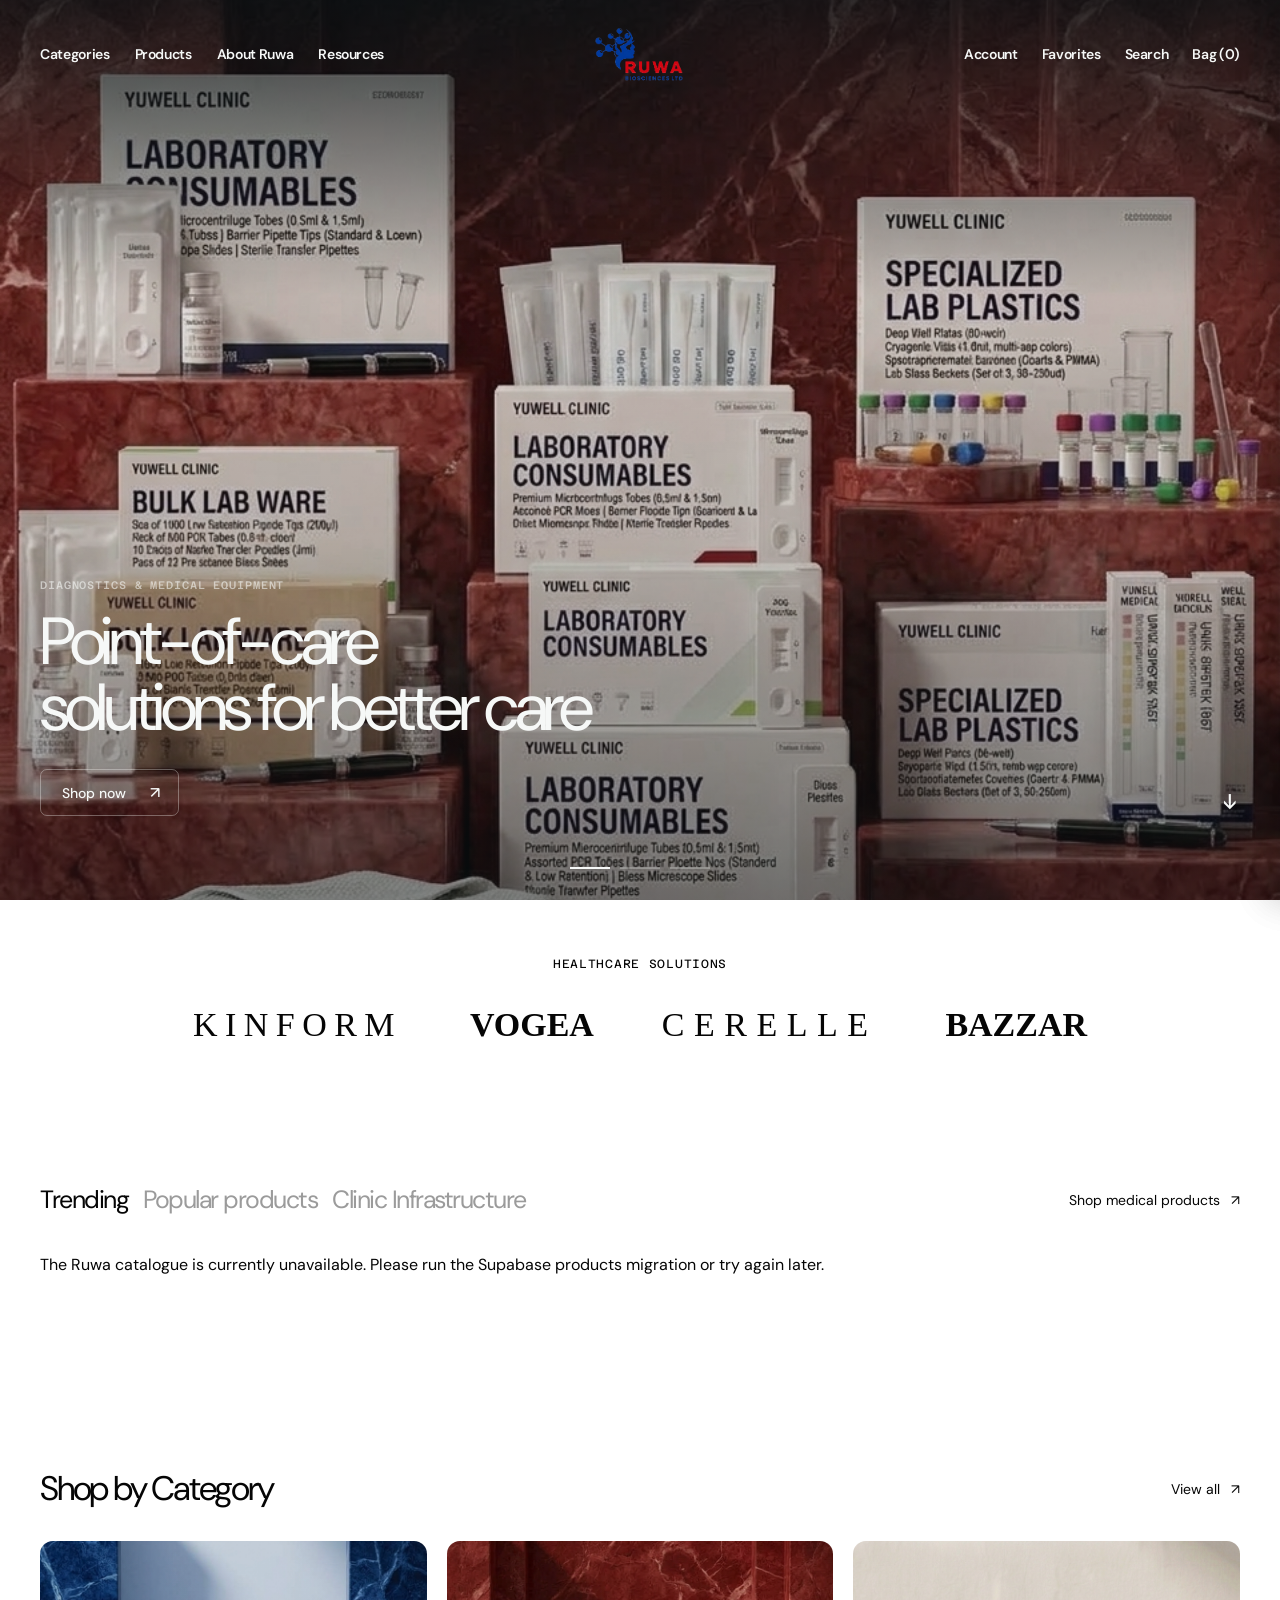
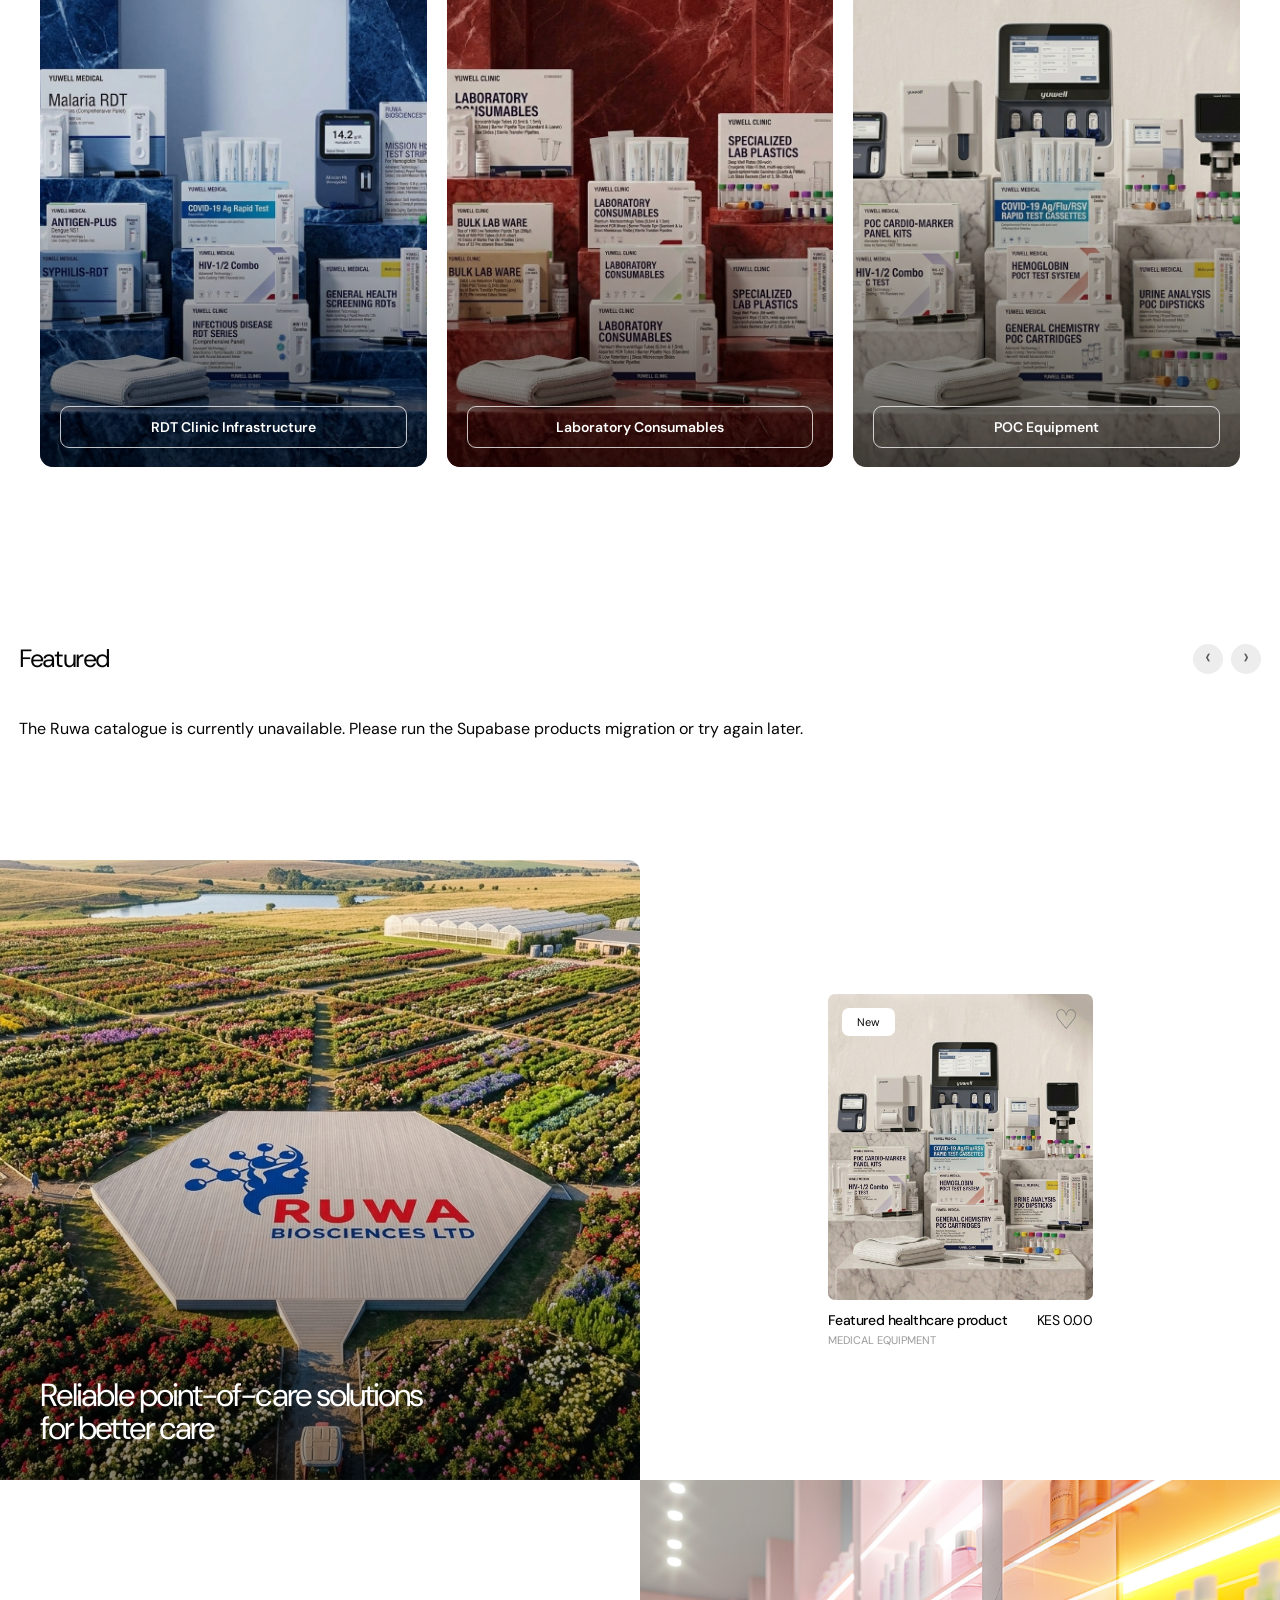
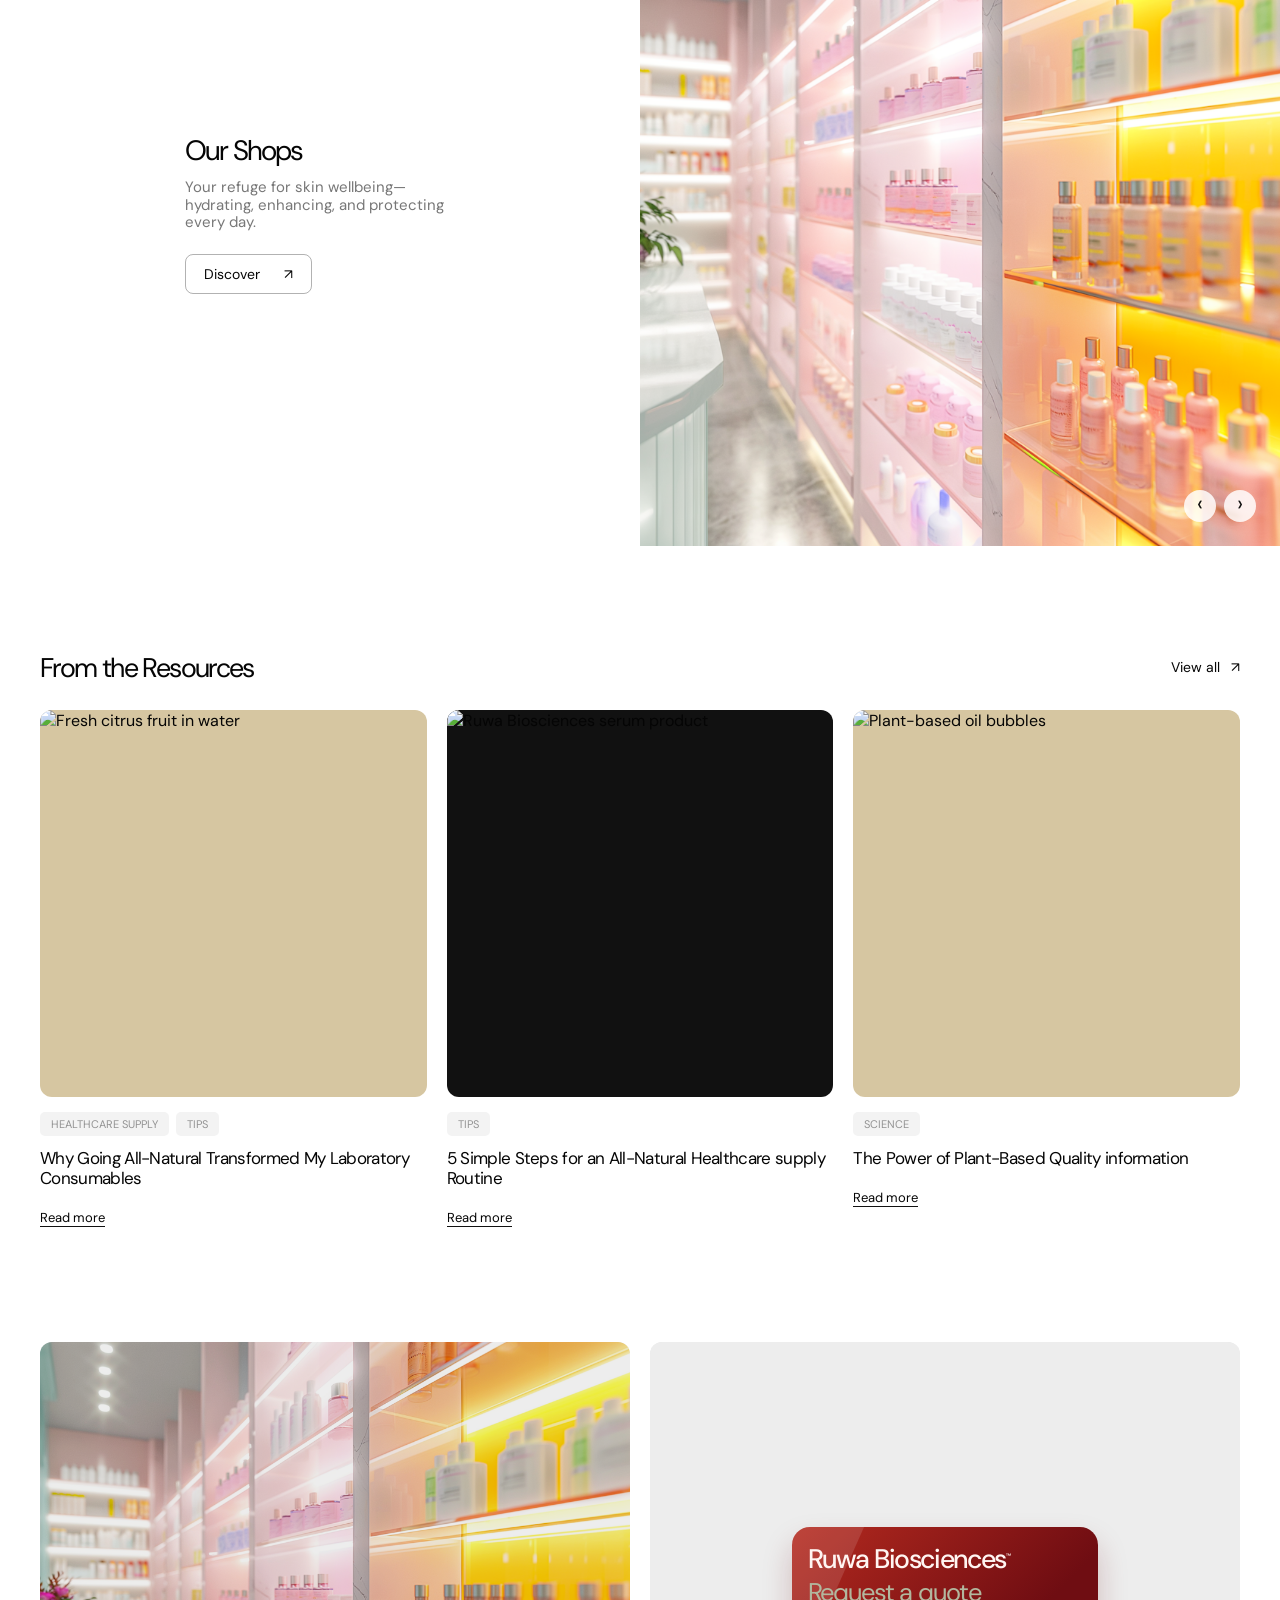
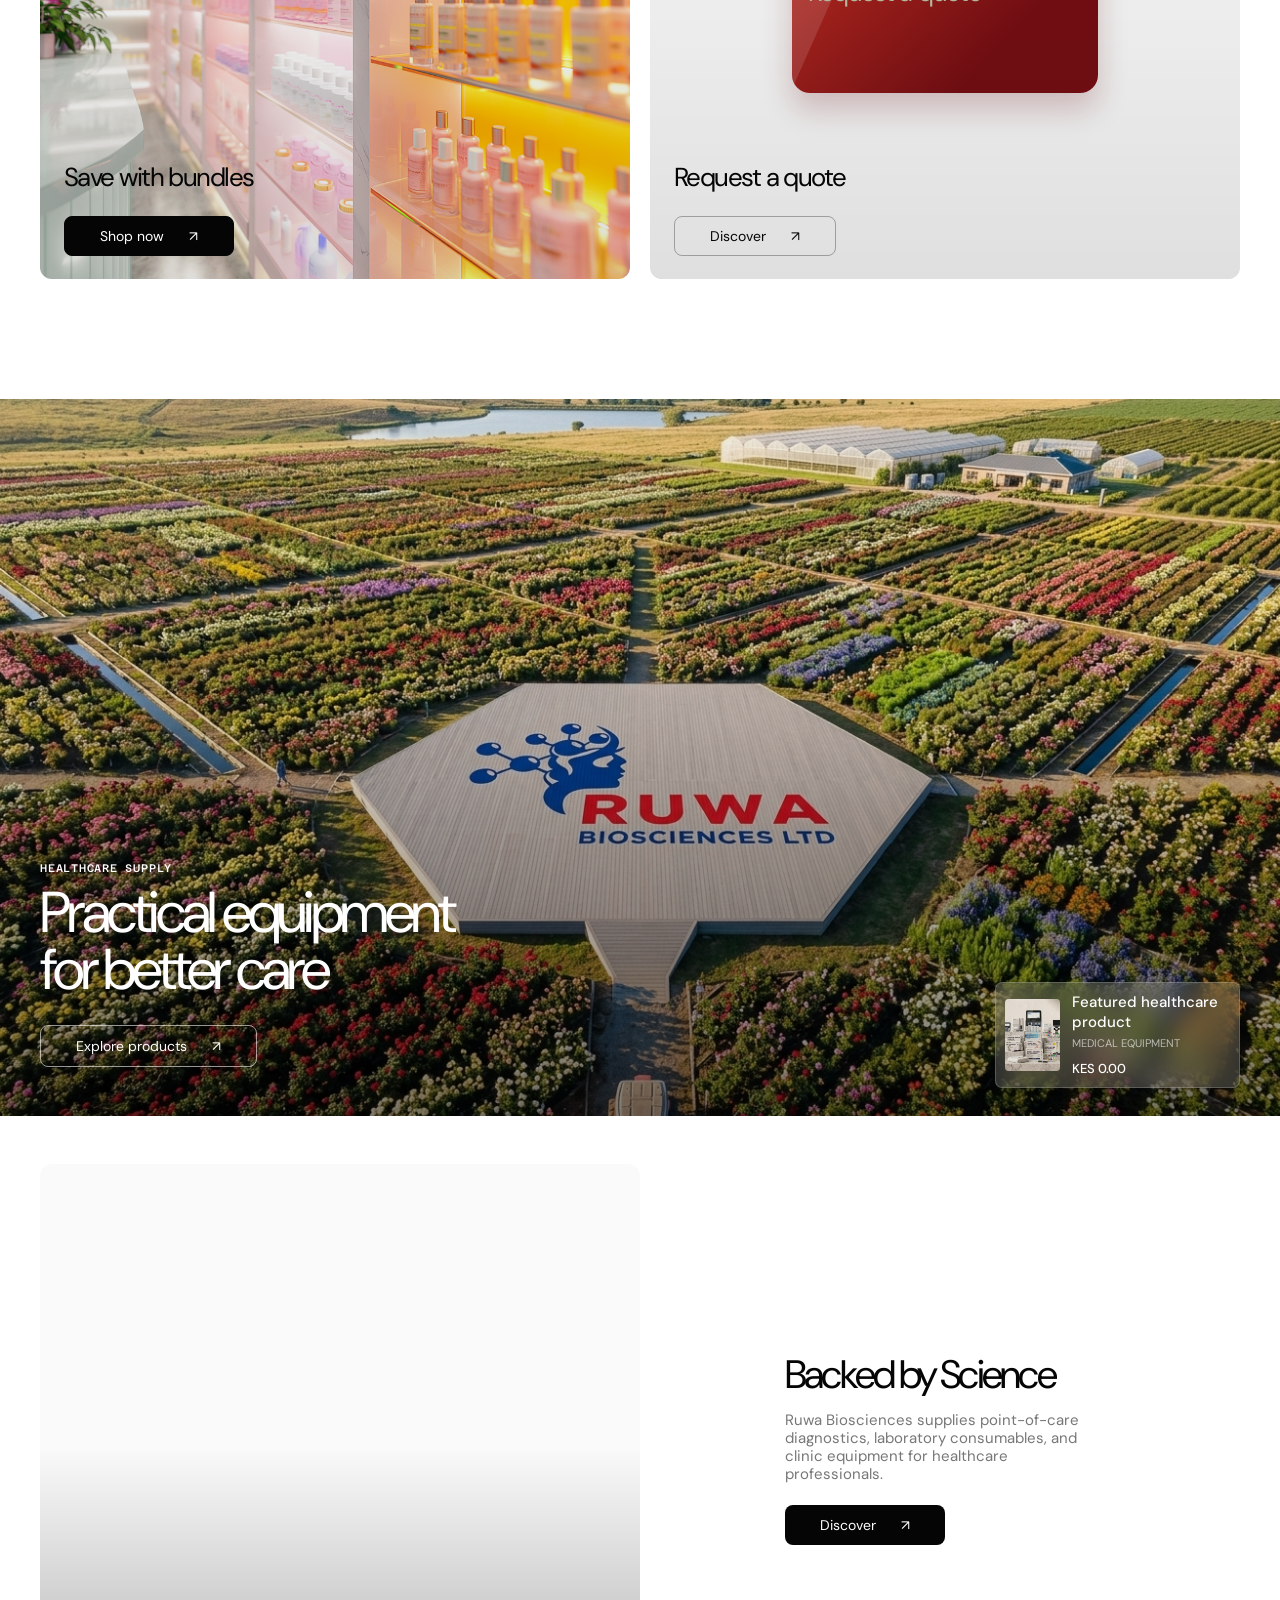
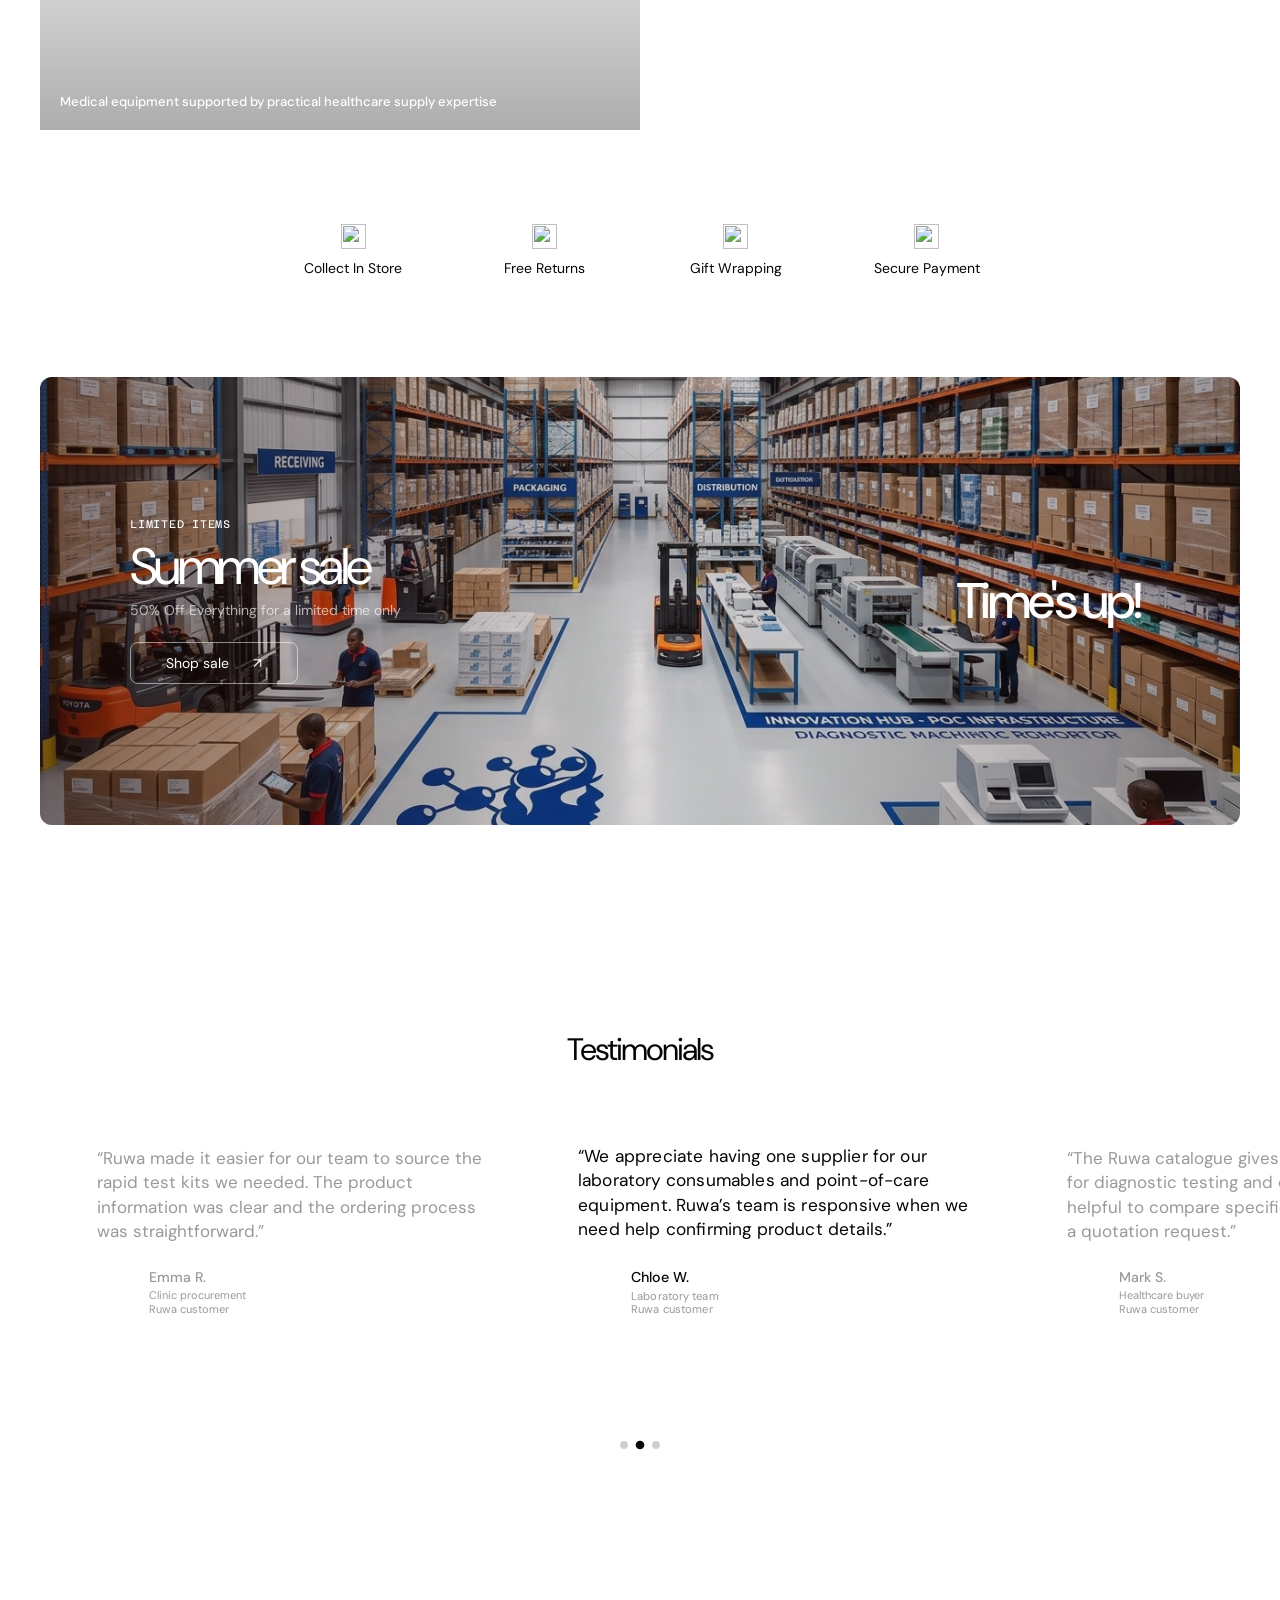
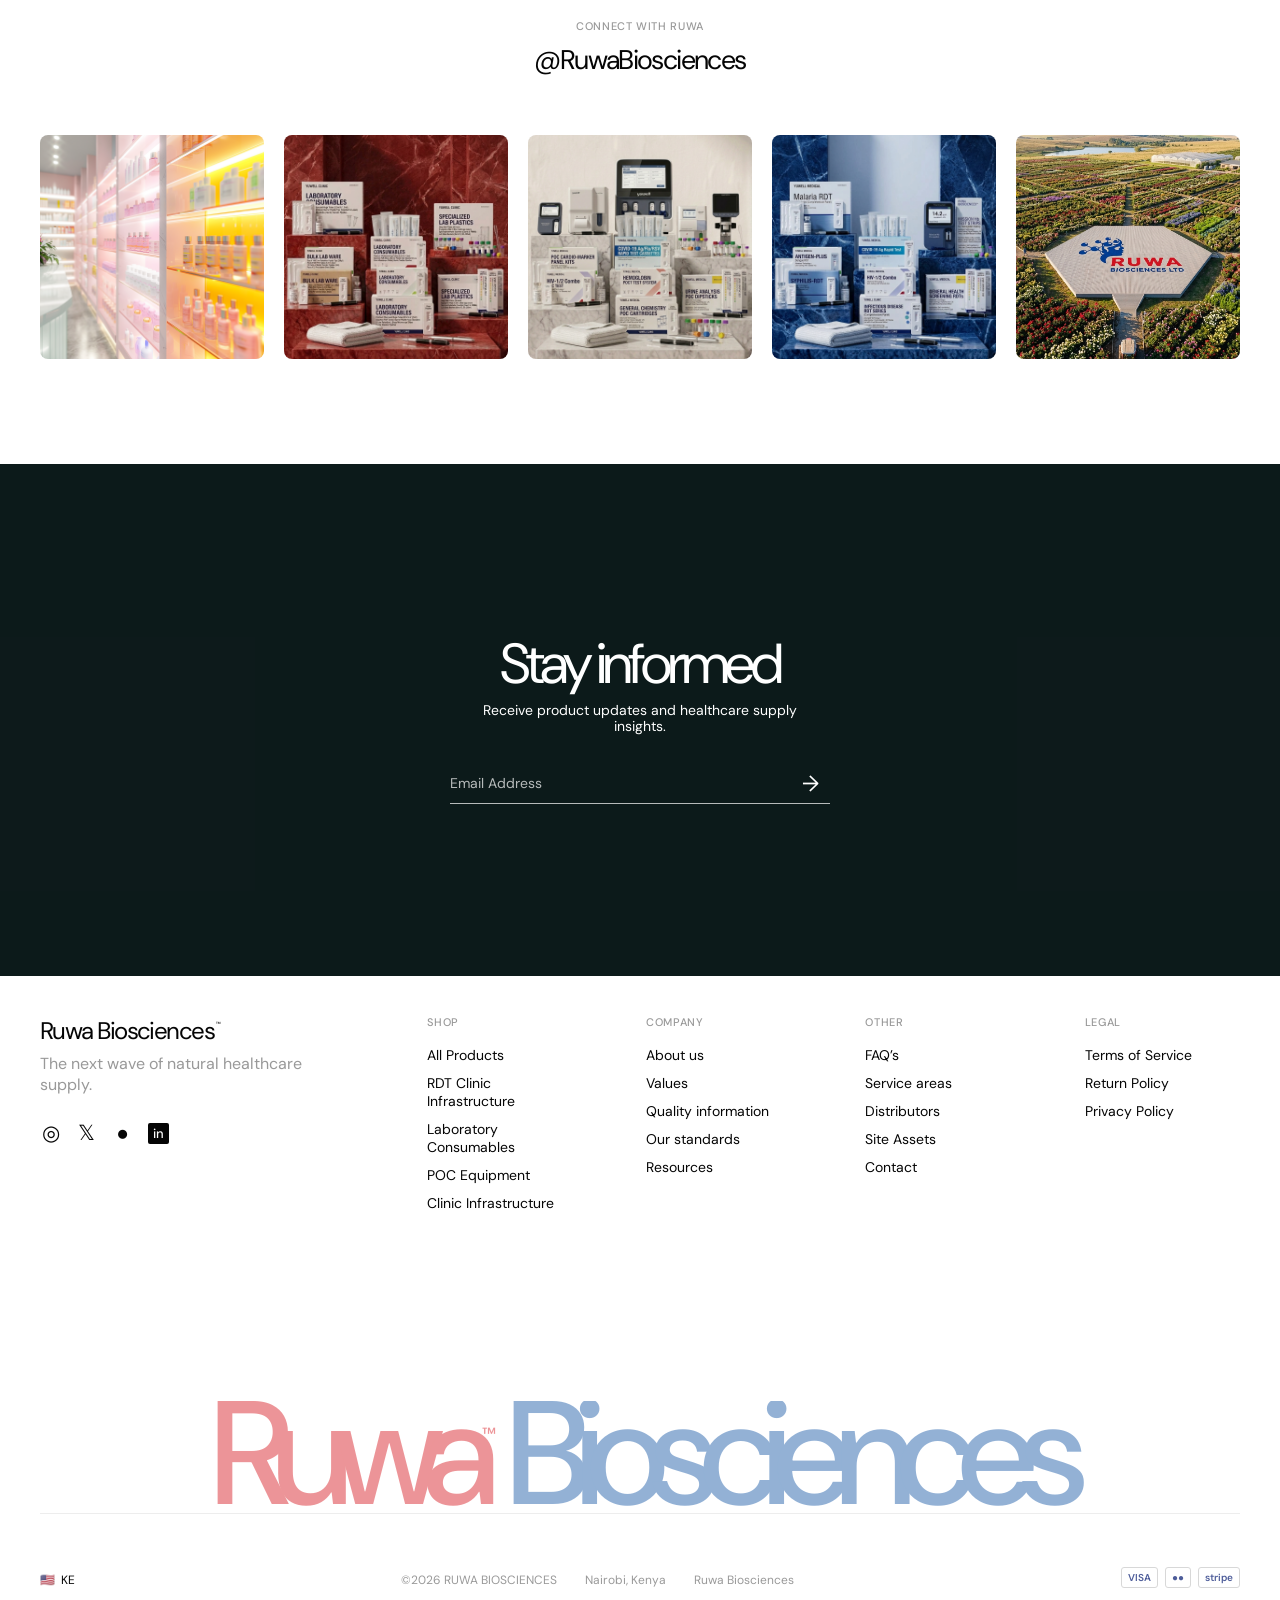
==== commit 76c5f08c: "Update Ruwa page metadata" ====
--- a/index.html
+++ b/index.html
@@ -4,8 +4,11 @@
     <meta charset="UTF-8" />
     <meta name="viewport" content="width=device-width, initial-scale=1.0" />
     <script>document.documentElement.classList.add('ruwa-data-pending');</script>
-    <meta name="description" content="All Natural body care — simple, effective, and made for everyday rituals." />
-    <title>All Natural — Body Lotion</title>
+    <meta name="description" content="Ruwa Biosciences supplies point-of-care diagnostic equipment, rapid test kits, laboratory consumables, and clinic infrastructure in Kenya." />
+    <meta property="og:title" content="Ruwa Biosciences | Point-of-Care Healthcare Supply" />
+    <meta property="og:description" content="Reliable diagnostic equipment, laboratory consumables, and healthcare supply solutions from Ruwa Biosciences." />
+    <meta property="og:image" content="assets/Logo/Ruwa%20Bioscience%20logo.png" />
+    <title>Ruwa Biosciences | Point-of-Care Healthcare Supply</title>
     <link rel="preconnect" href="https://fonts.googleapis.com" />
     <link rel="preconnect" href="https://fonts.gstatic.com" crossorigin />
     <link href="https://fonts.googleapis.com/css2?family=Azeret+Mono:wght@400;500&family=DM+Sans:wght@400;500;600&display=swap" rel="stylesheet" />
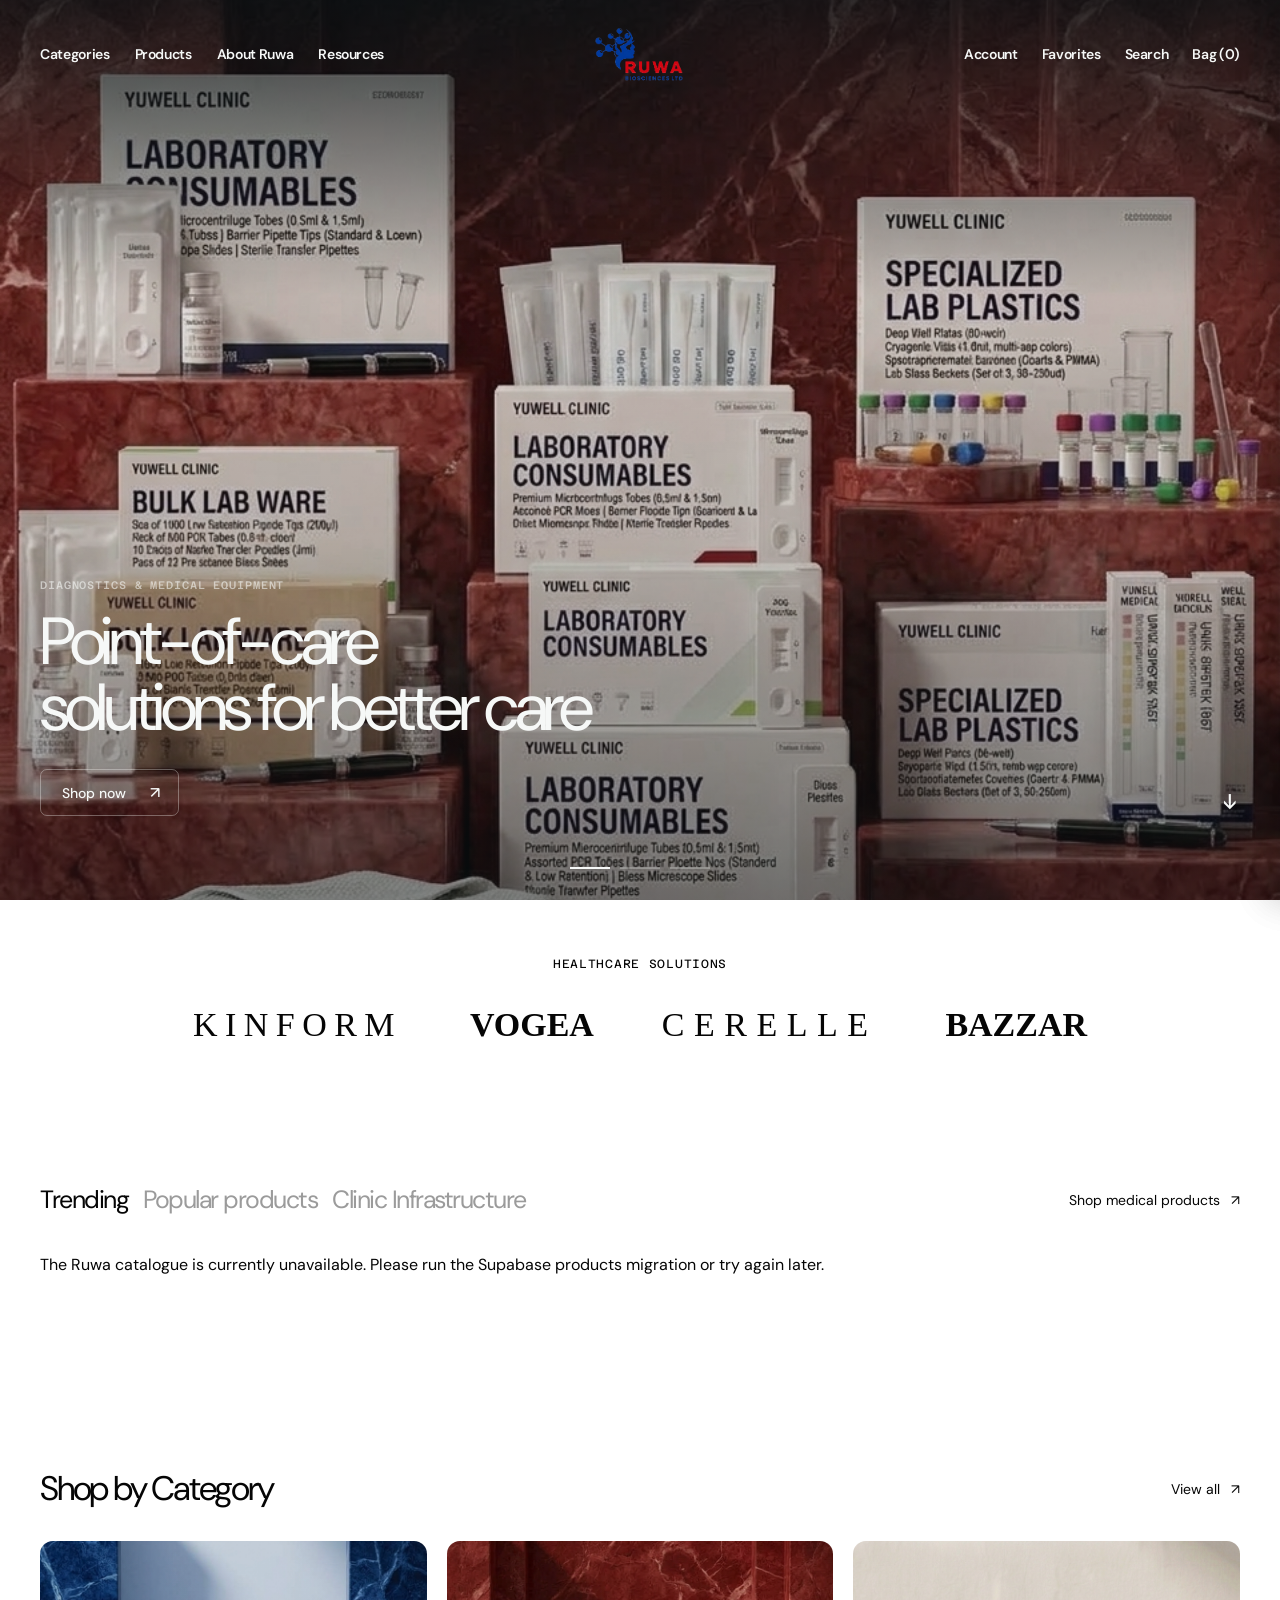
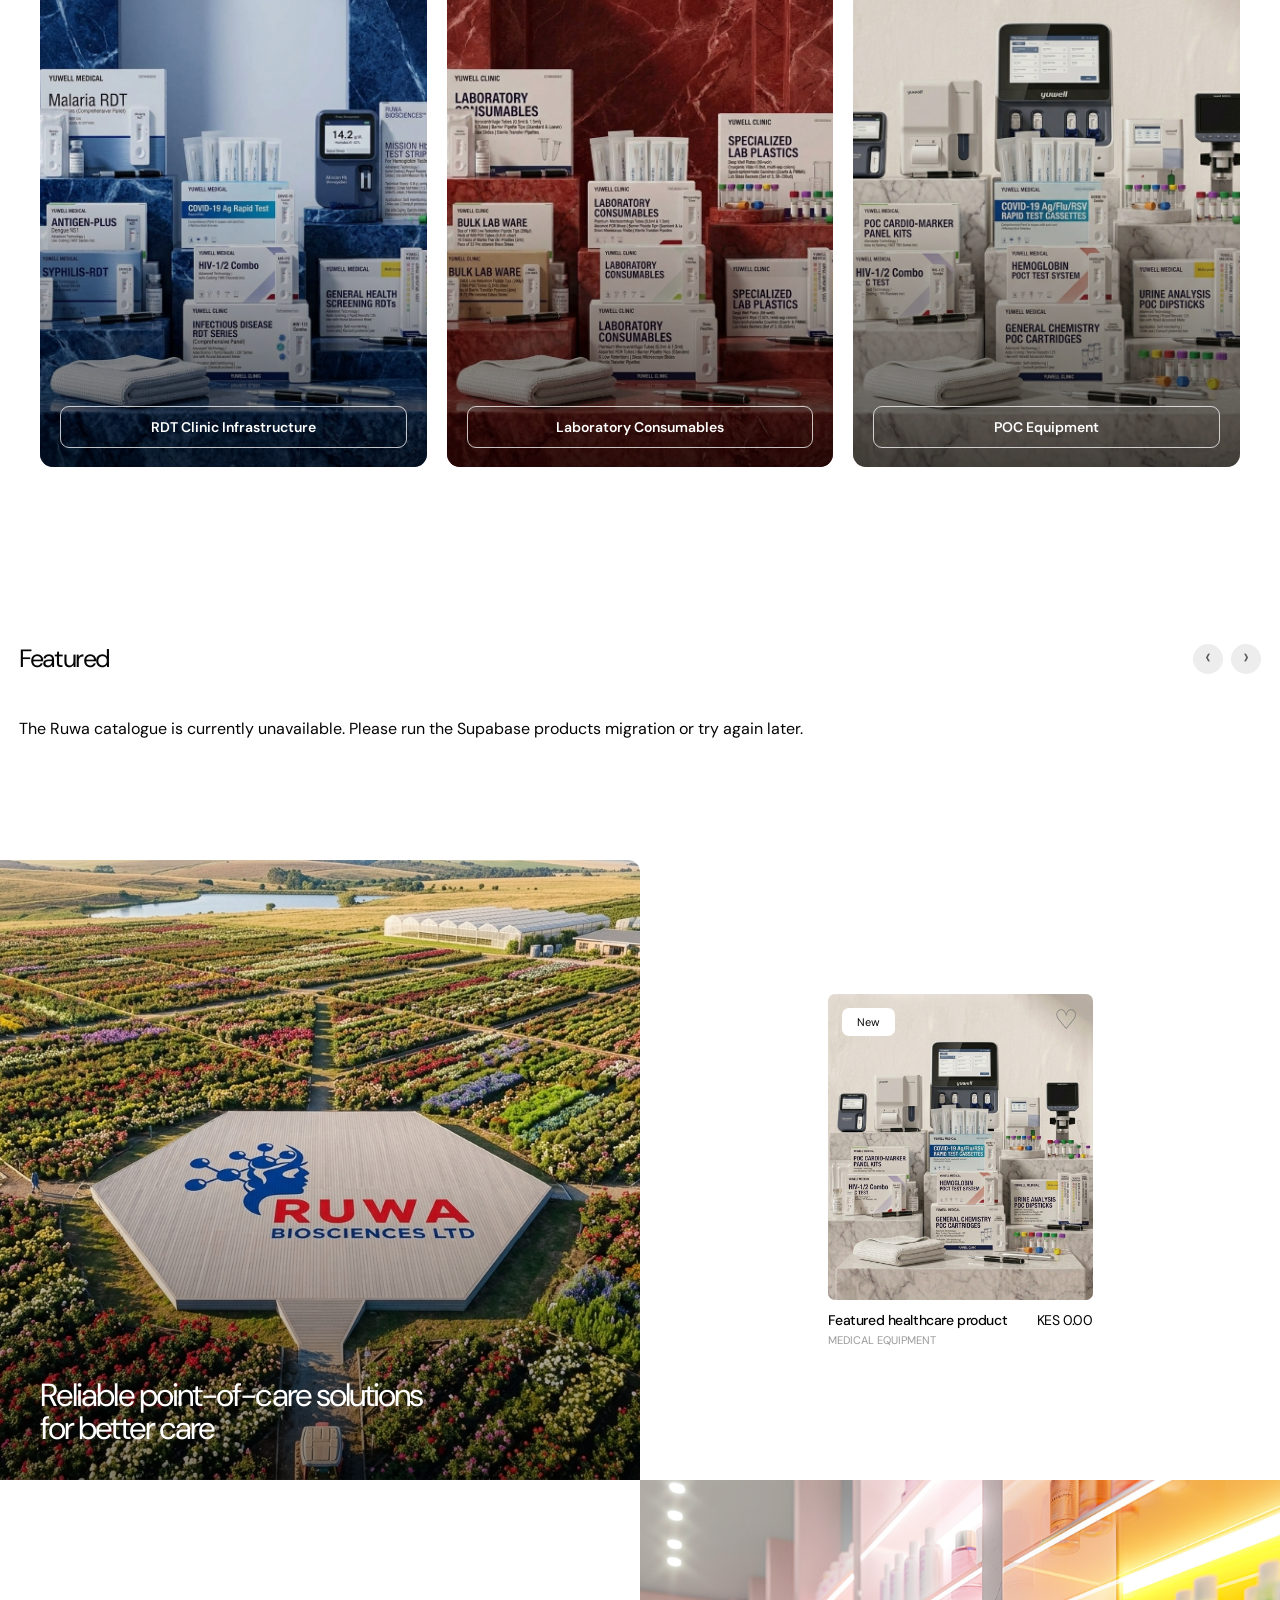
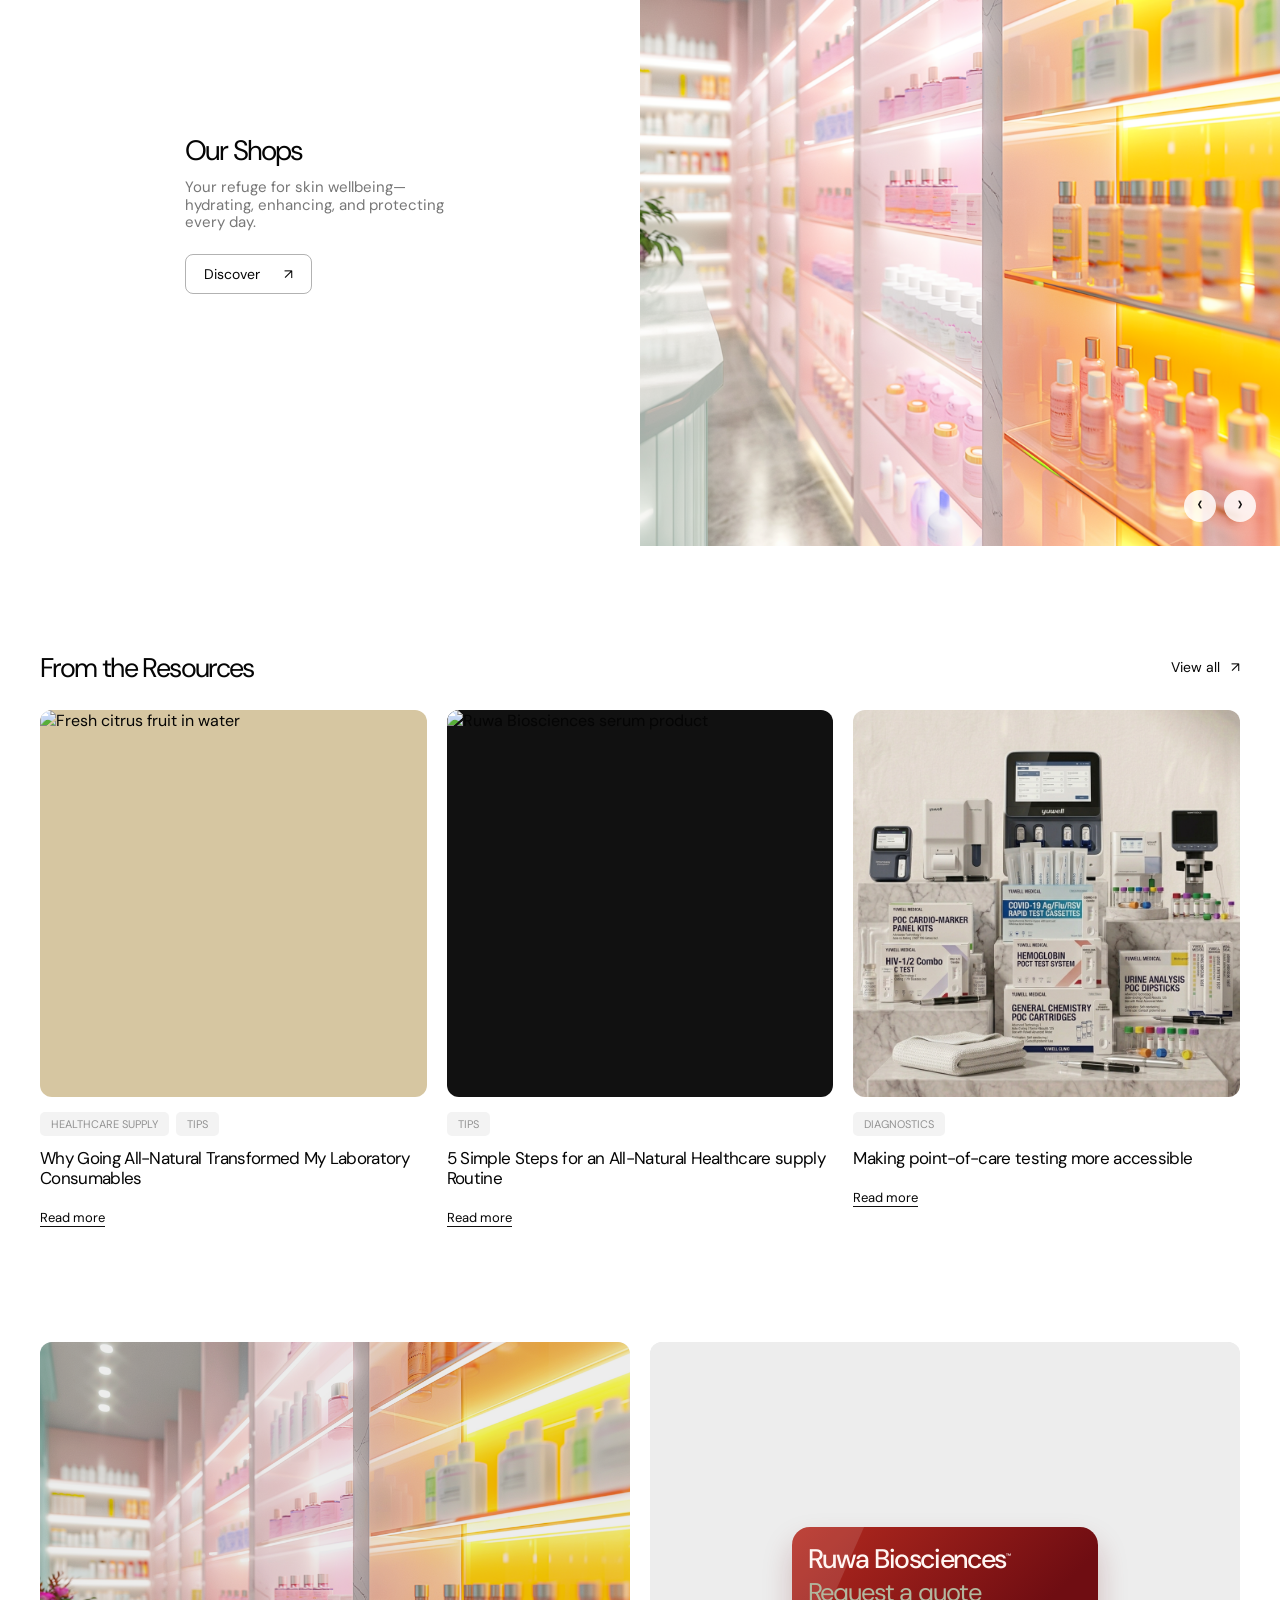
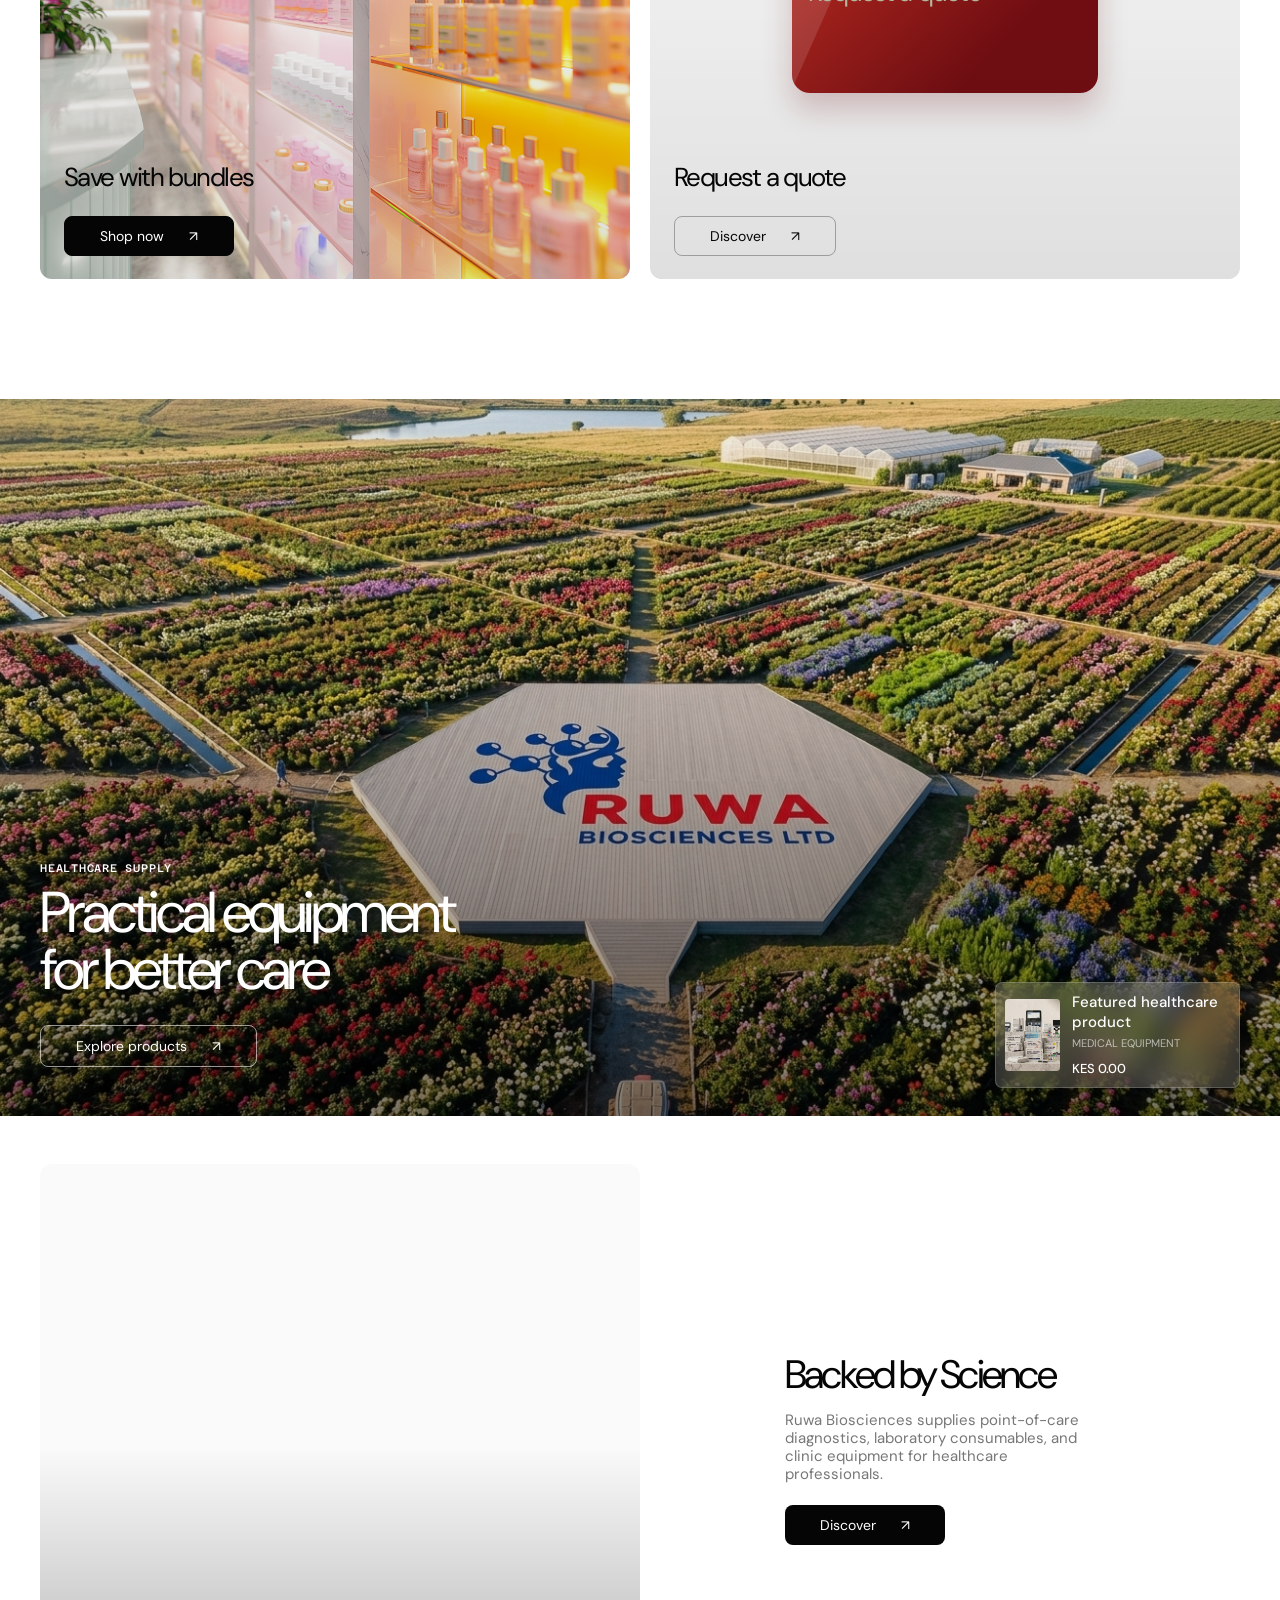
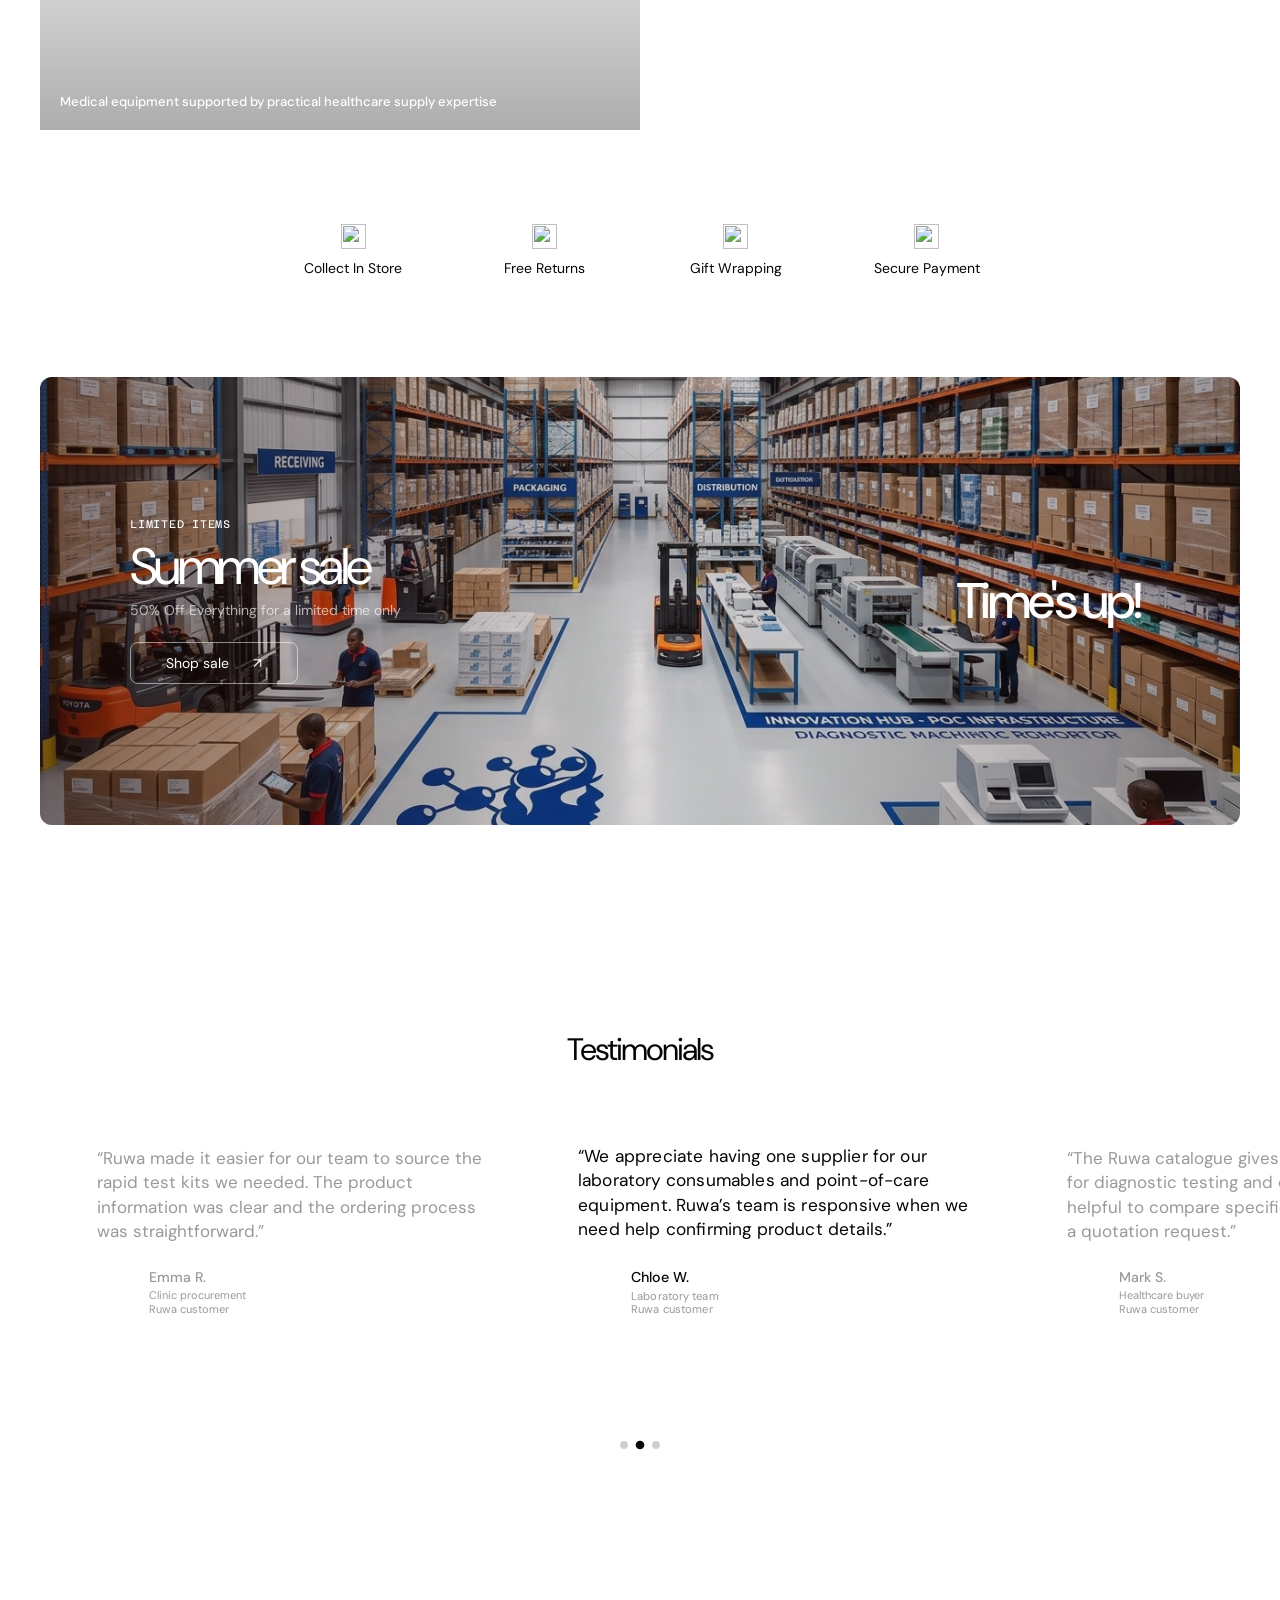
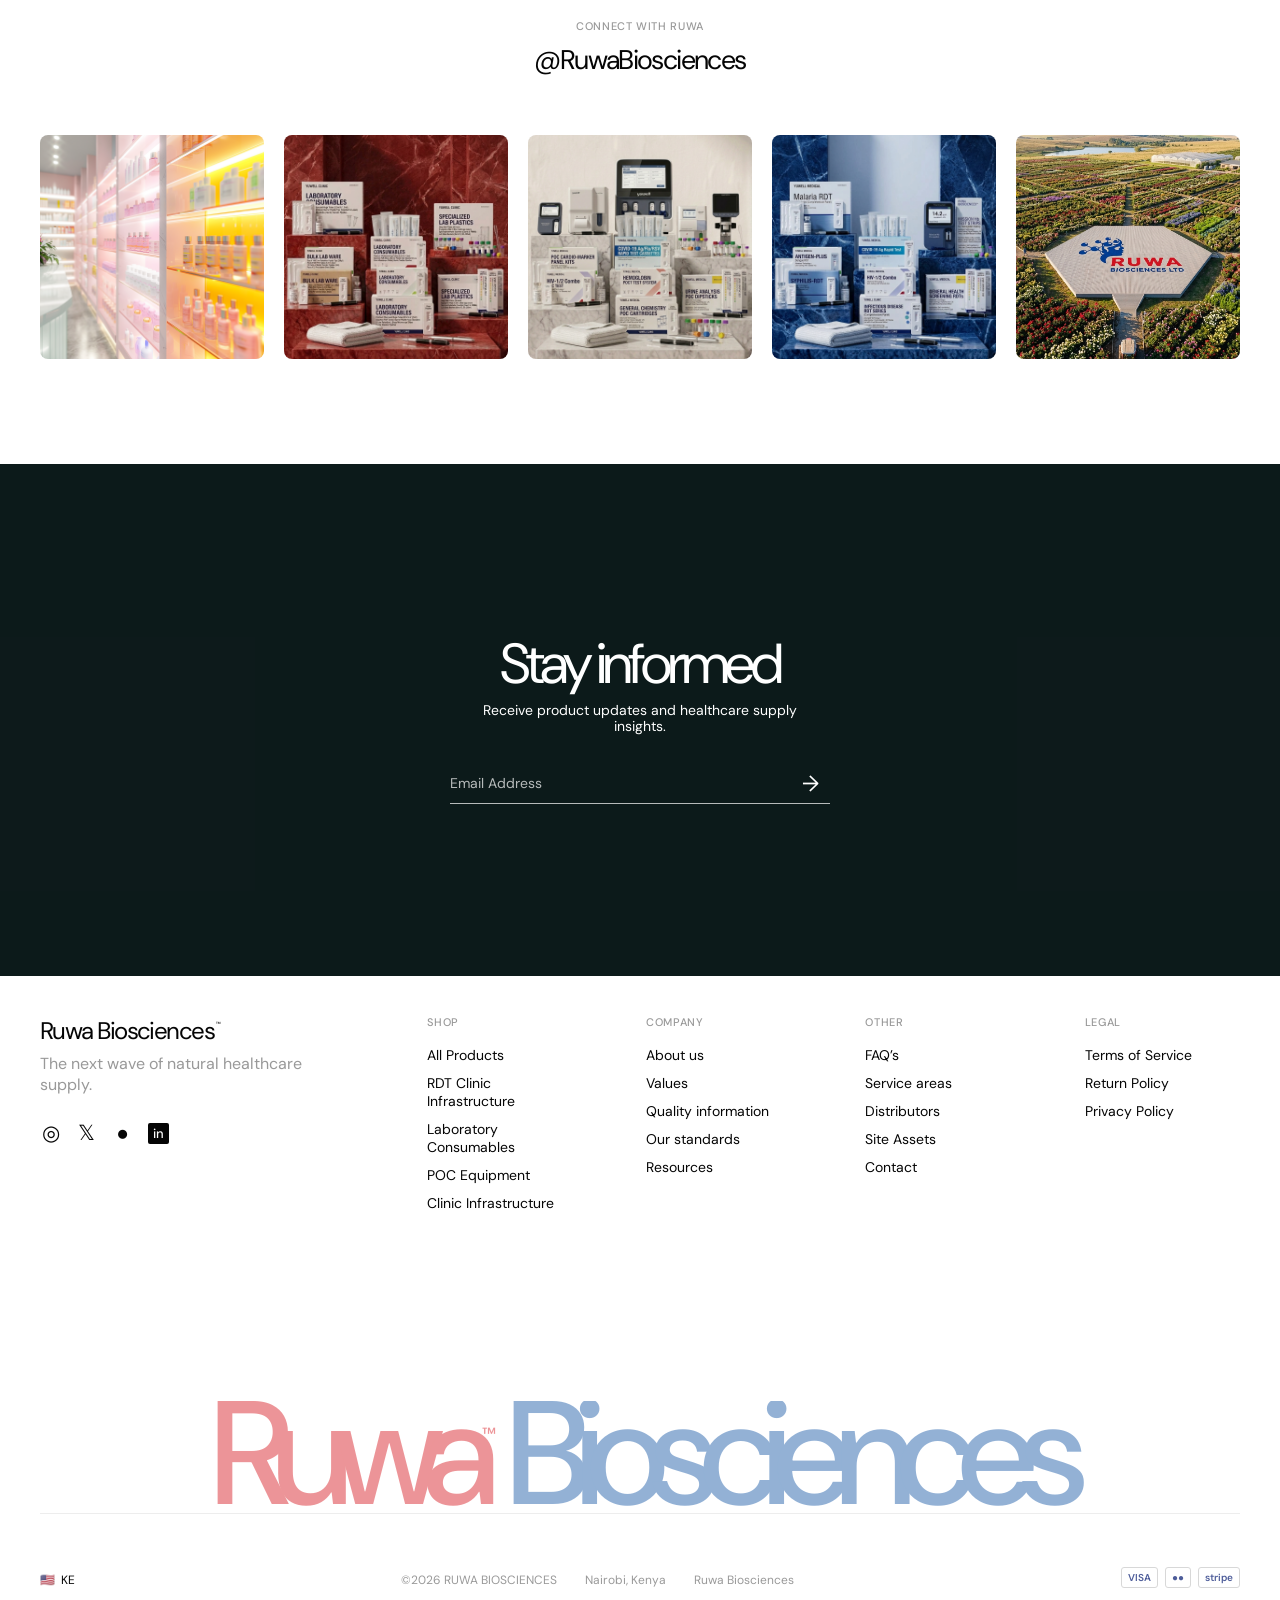
==== commit 418208f4: "Add Ruwa account page and fix resource image" ====
--- a/index.html
+++ b/index.html
@@ -272,10 +272,10 @@
             <h3>5 Simple Steps for an All-Natural Skincare Routine</h3>
             <span class="journal-read-more">Read more</span>
           </a>
-          <a class="journal-card" href="#article-ingredients">
-            <div class="journal-image"><img src="https://images.unsplash.com/photo-1611085583191-a3b181a88401?auto=format&fit=crop&w=900&q=85" alt="Plant-based oil bubbles" loading="lazy" /></div>
-            <div class="journal-tags"><span>Science</span></div>
-            <h3>The Power of Plant-Based Ingredients</h3>
+          <a class="journal-card" href="#article-diagnostics">
+            <div class="journal-image"><img src="assets/categories/POC.jpg" alt="Point-of-care diagnostic equipment" loading="lazy" /></div>
+            <div class="journal-tags"><span>Diagnostics</span></div>
+            <h3>Making point-of-care testing more accessible</h3>
             <span class="journal-read-more">Read more</span>
           </a>
         </div>
--- a/styles.css
+++ b/styles.css
@@ -835,6 +835,26 @@
 .footer-credit { display: flex; gap: 28px; }
 .footer-payments { display: flex; gap: 7px; align-items: center; }
 .footer-payments span { padding: 3px 6px; border: 1px solid #d8d8d8; border-radius: 3px; color: #4e5d9a; font-size: 10px; font-weight: 600; }
+.account-page { min-width: 320px; background: #f5f5f1; color: #050505; }
+.account-header { position: relative; color: #050505; background: #f5f5f1; }
+.account-header .is-current { border-bottom: 1px solid currentColor; padding-bottom: 6px; }
+.account-main { display: grid; min-height: calc(100vh - 70px); place-items: center; padding: 130px 22px 100px; }
+.account-card { width: min(100%, 480px); padding: 48px; border: 1px solid #deded8; border-radius: 12px; background: #fff; }
+.account-kicker { margin: 0 0 18px; color: #999; font-family: "Azeret Mono", monospace; font-size: 10px; letter-spacing: .04em; text-transform: uppercase; }
+.account-card h1 { margin: 0 0 12px; font-size: clamp(42px, 6vw, 62px); font-weight: 400; letter-spacing: -.075em; line-height: .95; }
+.account-intro { max-width: 330px; margin: 0 0 35px; color: #777; font-size: 15px; line-height: 1.35; }
+.account-form { display: grid; gap: 9px; }
+.account-form > label { margin-top: 12px; color: #777; font-family: "Azeret Mono", monospace; font-size: 10px; text-transform: uppercase; }
+.account-form input[type="email"], .account-form input[type="password"] { width: 100%; padding: 13px 0; border: 0; border-bottom: 1px solid #cfcfc9; outline: 0; color: #050505; background: transparent; font: inherit; }
+.account-form input:focus { border-bottom-color: #050505; }
+.account-form-row { display: flex; align-items: center; justify-content: space-between; gap: 12px; margin: 12px 0 18px; color: #777; font-size: 12px; }
+.account-form-row a, .account-register a { text-decoration: underline; text-underline-offset: 3px; }
+.account-checkbox { display: inline-flex; align-items: center; gap: 6px; }
+.account-checkbox input { accent-color: #050505; }
+.account-form button { display: flex; align-items: center; justify-content: space-between; padding: 15px 18px; border: 1px solid #050505; border-radius: 7px; color: #fff; background: #050505; font: inherit; cursor: pointer; }
+.account-form button:hover { color: #050505; background: transparent; }
+.account-success { margin: 10px 0 0; color: #26734d; font-size: 12px; line-height: 1.35; }
+.account-register { margin: 30px 0 0; color: #777; font-size: 13px; }
 .footer-wordmark { display: block; width: 100%; margin: 16px 0 6px; overflow: hidden; color: #050505; font-size: clamp(68px, 11.5vw, 180px); font-weight: 500; letter-spacing: -.12em; line-height: .72; opacity: .46; text-align: center; white-space: nowrap; user-select: none; }
 .footer-wordmark__ruwa { color: #d71920; }
 .footer-wordmark__biosciences { color: #1557a6; }
@@ -973,6 +993,8 @@
   .footer-credit { flex-direction: column; gap: 6px; }
   .footer-payments { align-self: flex-end; }
   .footer-wordmark { margin: 26px -22px 10px; width: calc(100% + 44px); font-size: 16vw; letter-spacing: -.12em; }
+  .account-main { min-height: calc(100vh - 70px); padding: 110px 22px 70px; }
+  .account-card { padding: 34px 24px; }
 }
 
 @media (prefers-reduced-motion: reduce) {
